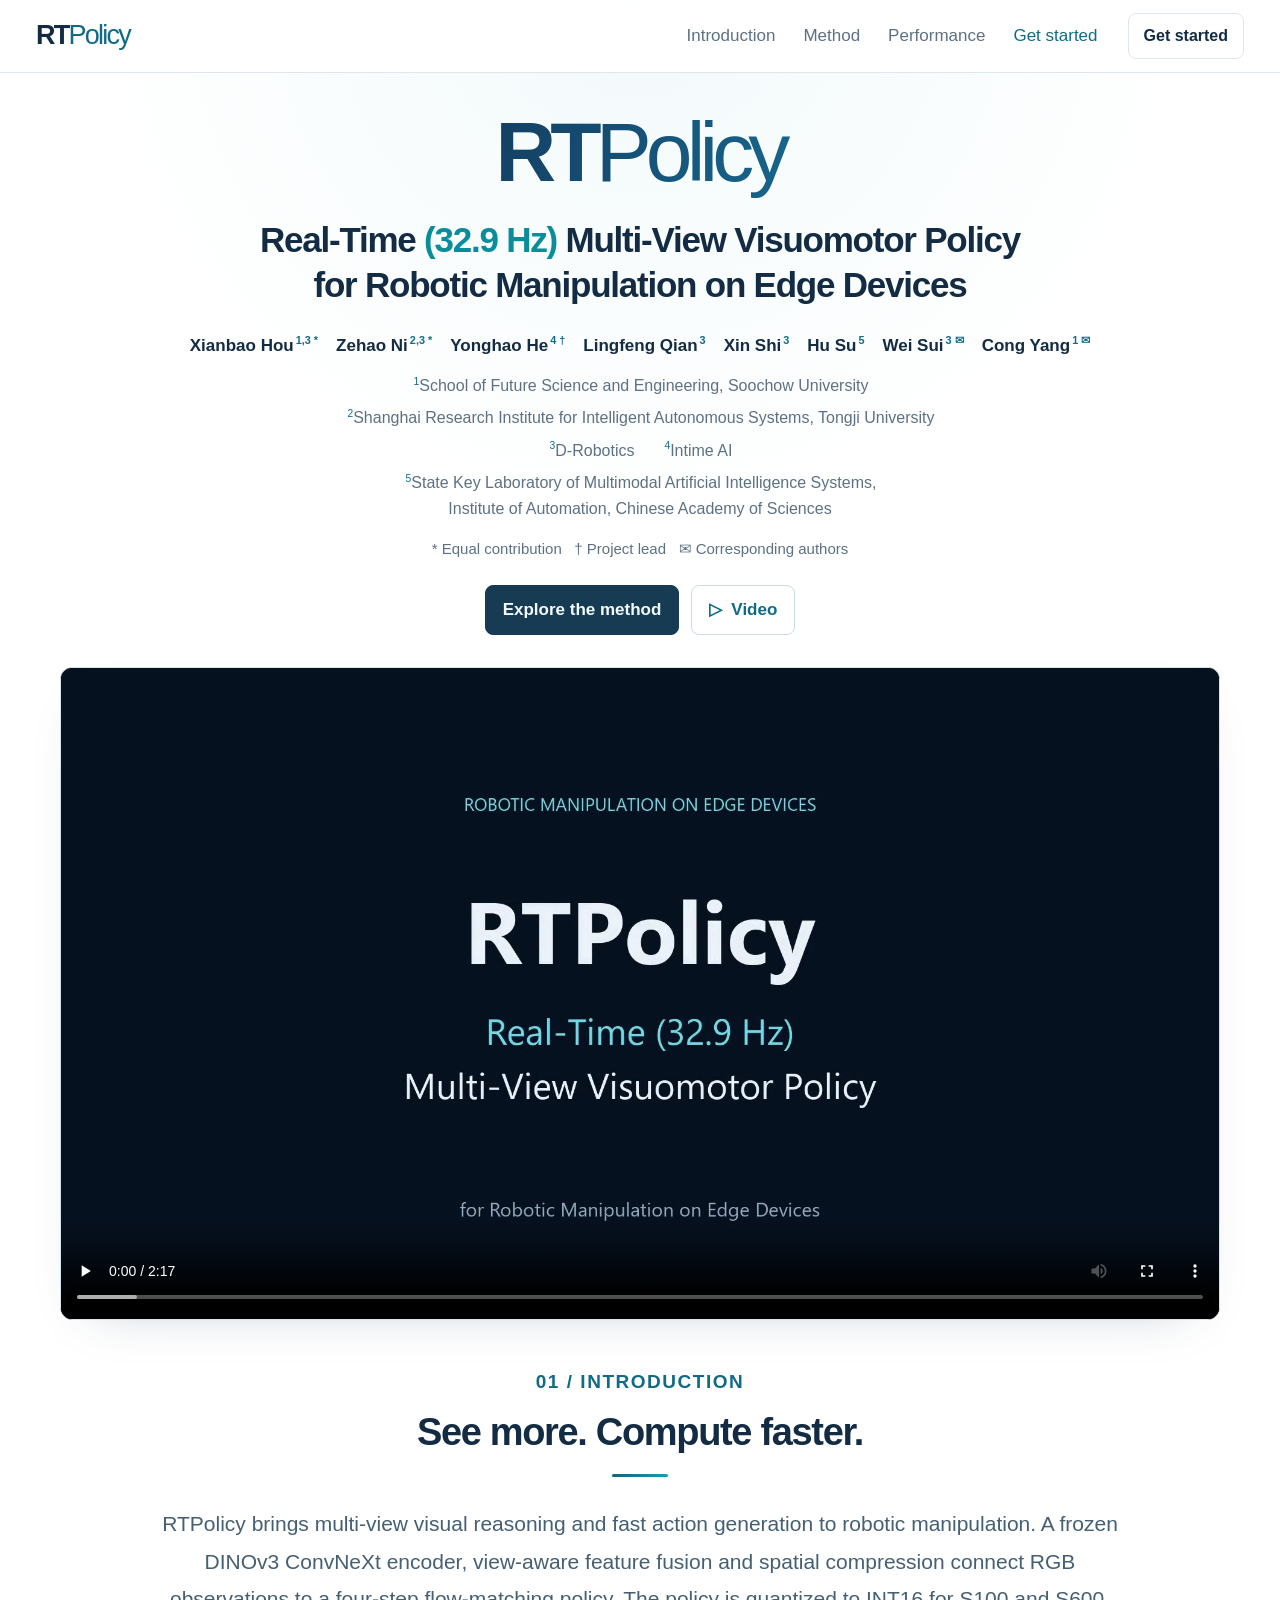
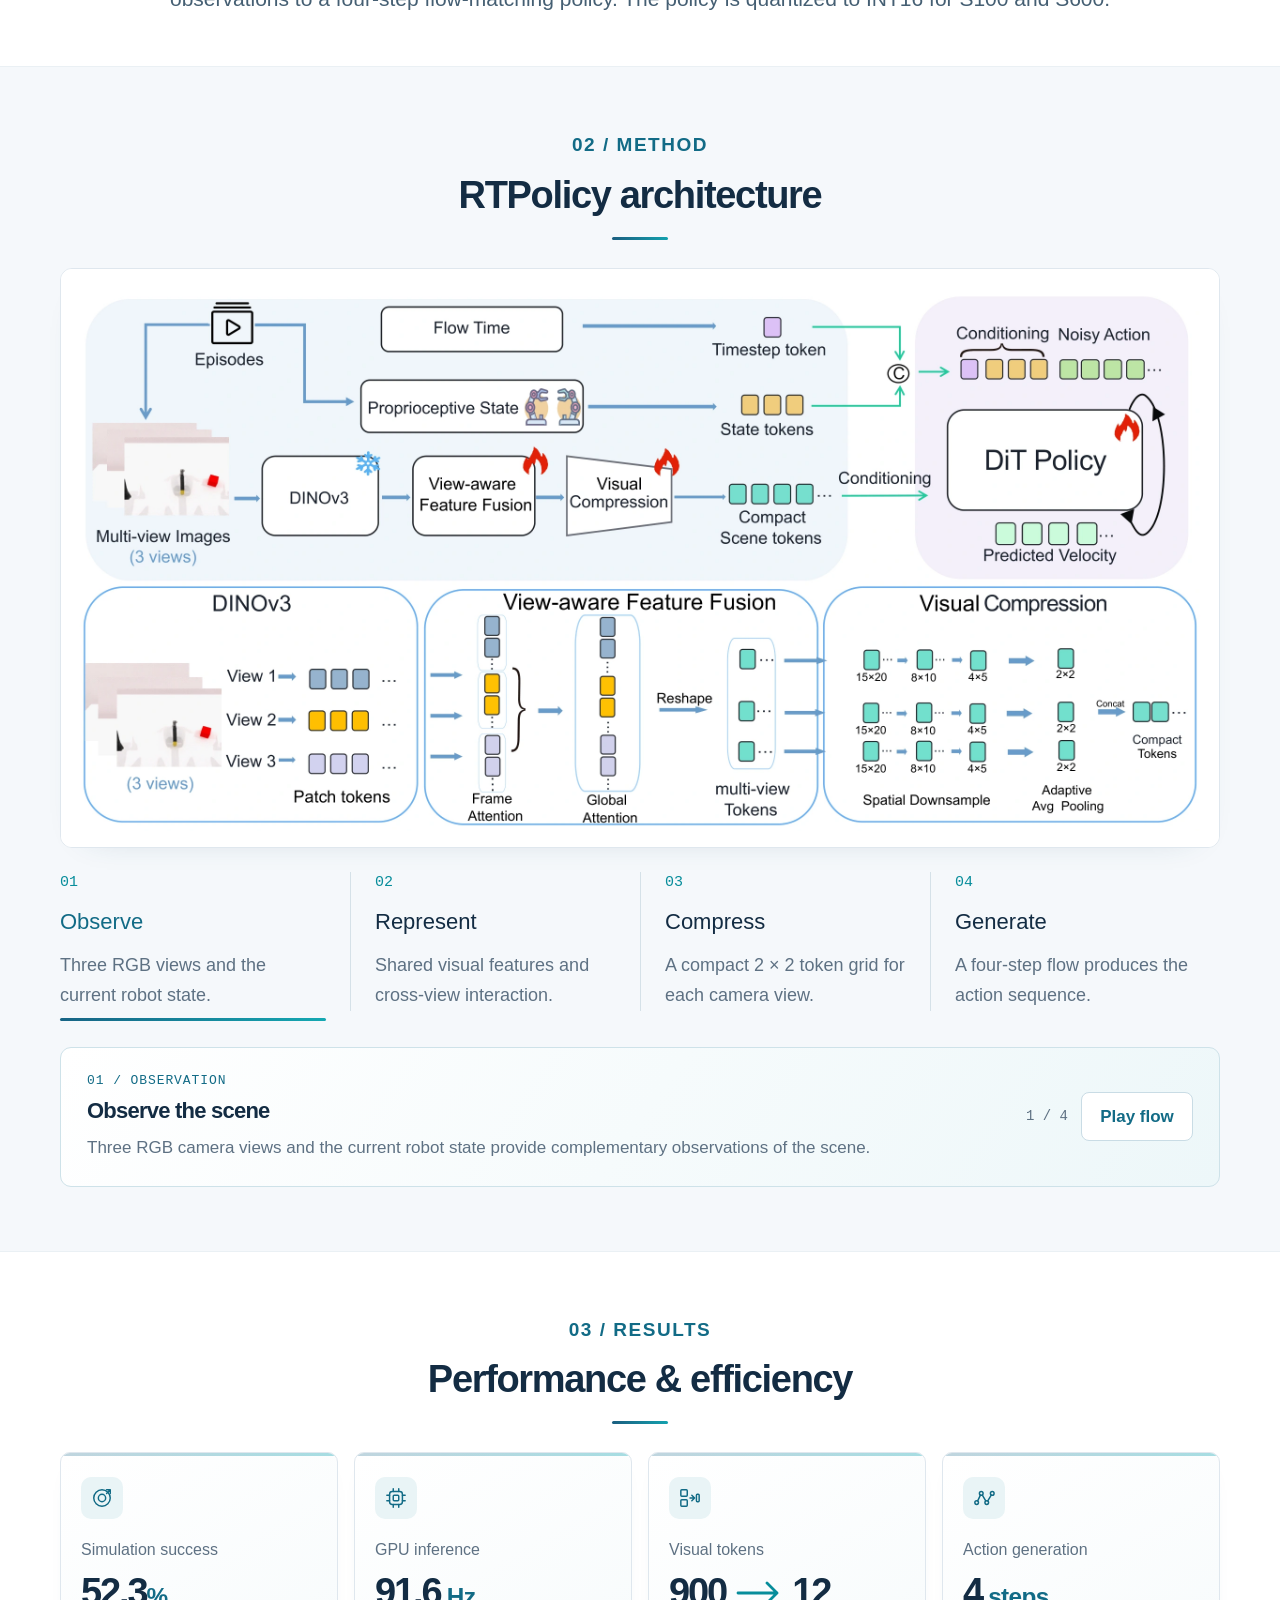
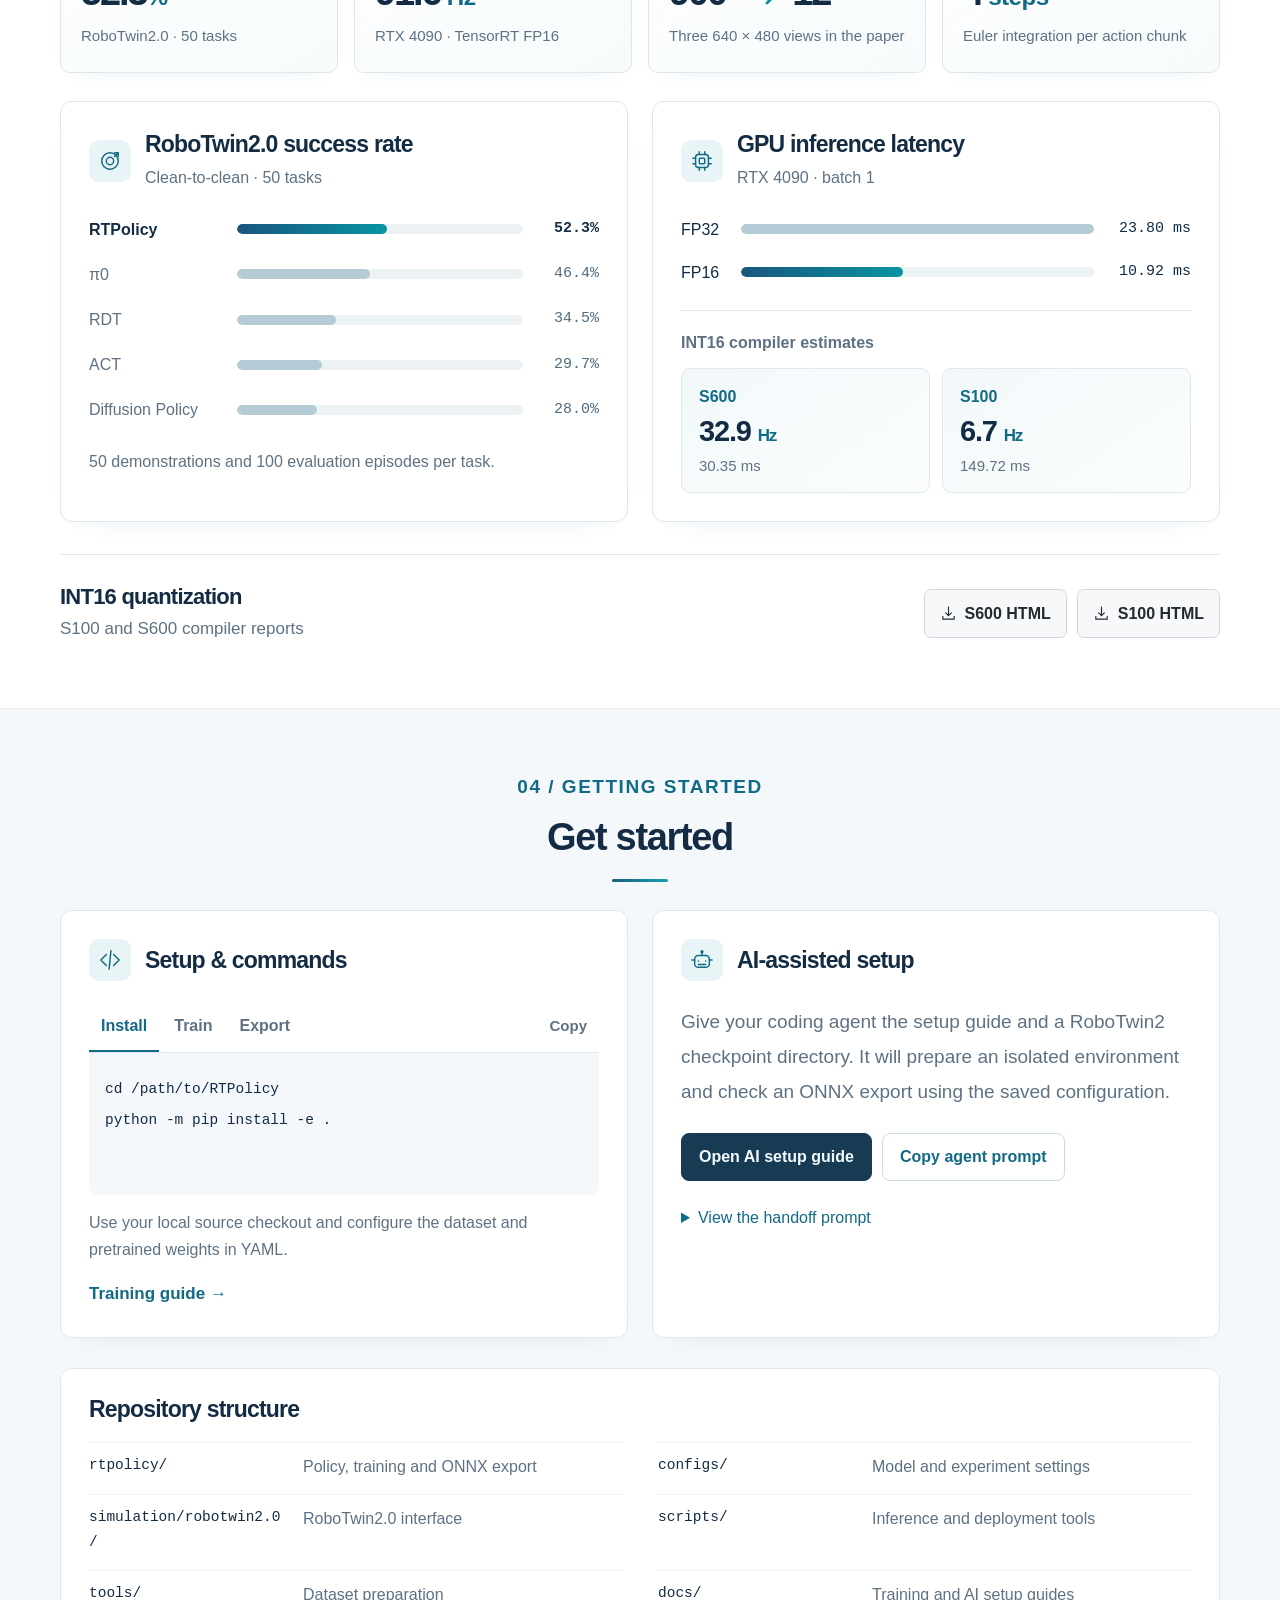
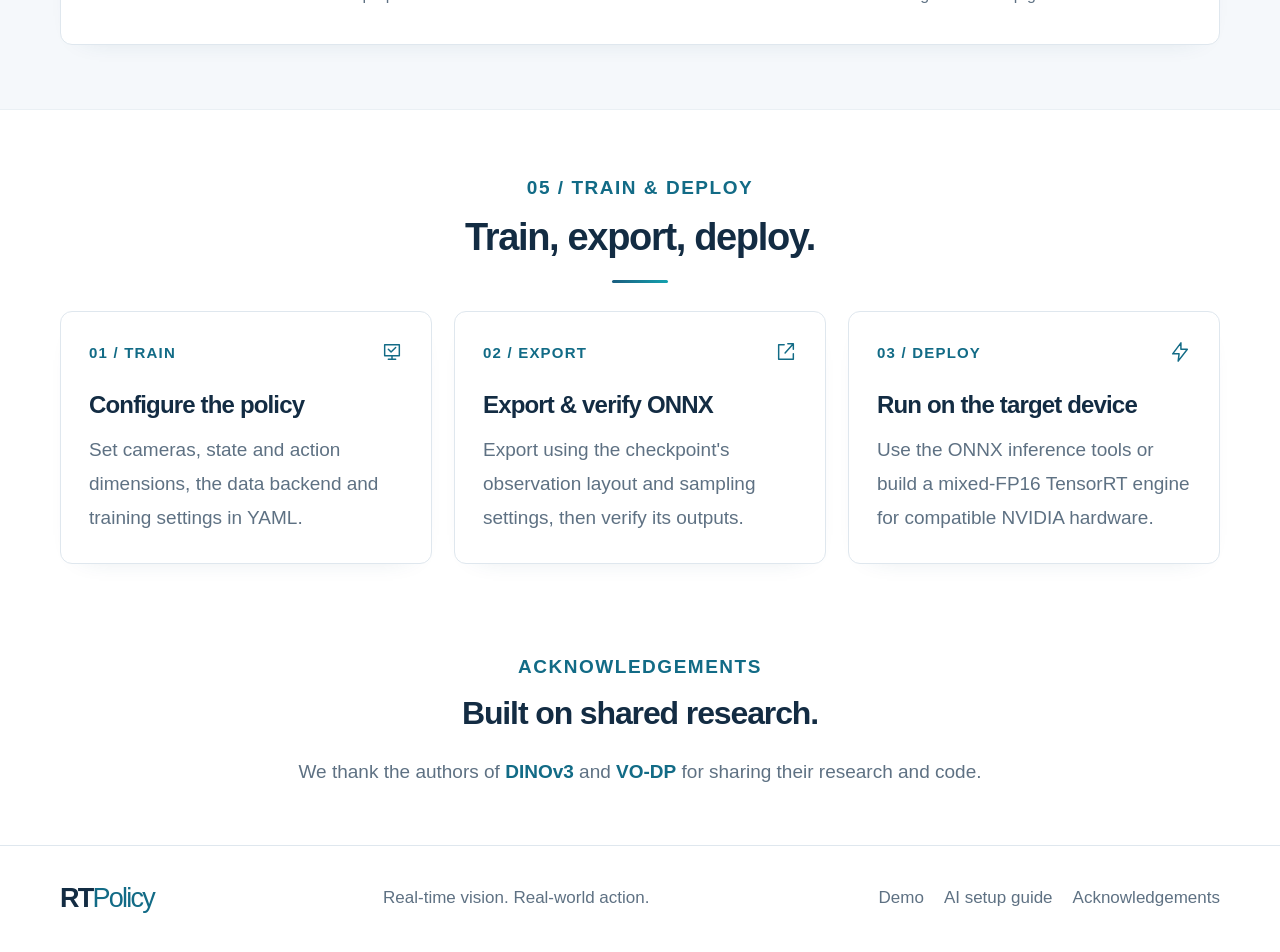
==== index.html @ 571a997c "Prepare the public project website and interactive method tour" ====
<!doctype html>
<html lang="en">
  <head>
    <meta charset="utf-8" />
    <meta name="viewport" content="width=device-width,initial-scale=1" />
    <meta
      name="description"
      content="RTPolicy: multi-view visual reasoning, compact observation tokens and fast flow-matching action generation for robotic manipulation."
    />
    <meta name="theme-color" content="#12354d" />
    <meta
      property="og:title"
      content="RTPolicy · Real-Time Multi-View Visuomotor Policy"
    />
    <meta
      property="og:description"
      content="Multi-view perception and fast action generation. Explore the architecture, paper results and setup guides."
    />
    <meta property="og:type" content="website" />
    <meta property="og:image" content="assets/demo/poster.webp" />
    <title>RTPolicy · Real-Time Multi-View Visuomotor Policy</title>
    <link rel="icon" href="assets/favicon.svg" type="image/svg+xml" />
    <link rel="stylesheet" href="styles.css" />
    <script src="content.js" defer></script>
    <script src="main.js" defer></script>
  </head>
  <body>
    <a class="skip-link" href="#main">Skip to content</a>
    <header class="site-header">
      <div class="reading-progress" aria-hidden="true"><span></span></div>
      <div class="header-inner">
        <a class="brand" href="#main" aria-label="RTPolicy home"
          >RT<span>Policy</span></a
        >
        <button
          class="menu-toggle"
          type="button"
          aria-expanded="false"
          aria-controls="main-navigation"
        >
          Menu <span aria-hidden="true">☰</span>
        </button>
        <nav id="main-navigation" aria-label="Main navigation">
          <a href="#introduction">Introduction</a><a href="#method">Method</a
          ><a href="#results">Performance</a
          ><a href="#getting-started">Get started</a>
        </nav>
        <a class="header-cta" href="#getting-started">Get started</a>
      </div>
    </header>
    <main id="main">
      <section class="hero wrap" aria-labelledby="paper-title">
        <div class="hero-wordmark" aria-hidden="true">
          RT<span>Policy</span>
        </div>
        <h1 id="paper-title">
          Real-Time <span>(32.9 Hz)</span> Multi-View Visuomotor Policy<br
            class="desktop-break"
          />
          for Robotic Manipulation on Edge Devices
        </h1>
        <div class="authors" aria-label="Authors">
          <span>Xianbao Hou<sup>1,3 *</sup></span
          ><span>Zehao Ni<sup>2,3 *</sup></span
          ><span>Yonghao He<sup>4 †</sup></span
          ><span>Lingfeng Qian<sup>3</sup></span
          ><span>Xin Shi<sup>3</sup></span
          ><span>Hu Su<sup>5</sup></span
          ><span>Wei Sui<sup>3 ✉</sup></span
          ><span>Cong Yang<sup>1 ✉</sup></span>
        </div>
        <div class="affiliations">
          <p>
            <sup>1</sup>School of Future Science and Engineering, Soochow
            University
          </p>
          <p>
            <sup>2</sup>Shanghai Research Institute for Intelligent Autonomous
            Systems, Tongji University
          </p>
          <p class="company-affiliations">
            <span><sup>3</sup>D-Robotics</span
            ><span><sup>4</sup>Intime AI</span>
          </p>
          <p>
            <sup>5</sup>State Key Laboratory of Multimodal Artificial
            Intelligence Systems,<br />Institute of Automation, Chinese Academy
            of Sciences
          </p>
        </div>
        <p class="contribution-note">
          * Equal contribution &nbsp; † Project lead &nbsp; ✉ Corresponding
          authors
        </p>
        <div class="resource-links">
          <a class="button primary" href="#method">Explore the method</a
          ><a class="button" href="#demo"
            ><span aria-hidden="true">▷</span> Video</a
          >
        </div>
        <div class="demo-player" id="demo">
          <video
            id="rtpolicy-demo-video"
            controls
            playsinline
            preload="metadata"
            poster="assets/demo/poster.webp"
            width="1920"
            height="1080"
          >
            <source
              src="assets/demo/RTPolicy.mp4"
              type='video/mp4; codecs="avc1.640028"'
            />
            <source src="assets/demo/RTPolicy.webm" type="video/webm" />
            <p>
              <a href="assets/demo/RTPolicy.mp4"
                >RTPolicy demonstration video</a
              >
            </p>
          </video>
        </div>
      </section>
      <section
        id="introduction"
        class="section wrap intro-section"
        aria-labelledby="intro-title"
      >
        <div class="section-heading centered">
          <p class="section-label">01 / INTRODUCTION</p>
          <h2 id="intro-title">See more. Compute faster.</h2>
        </div>
        <p class="intro-text">
          RTPolicy brings multi-view visual reasoning and fast action generation
          to robotic manipulation. A frozen DINOv3 ConvNeXt encoder, view-aware
          feature fusion and spatial compression connect RGB observations to a
          four-step flow-matching policy. The policy is quantized to INT16 for
          S100 and S600.
        </p>
      </section>
      <section
        id="method"
        class="section method-section"
        aria-labelledby="method-title"
      >
        <div class="wrap">
          <div class="section-heading centered">
            <p class="section-label">02 / METHOD</p>
            <h2 id="method-title">RTPolicy architecture</h2>
          </div>
          <figure class="paper-figure">
            <button
              class="figure-button"
              type="button"
              data-lightbox="assets/rtpolicy-architecture.webp"
              data-caption="RTPolicy architecture"
              aria-label="Enlarge the RTPolicy architecture"
            >
              <img
                src="assets/rtpolicy-architecture.webp"
                alt="RTPolicy architecture: multi-view DINOv3 features, view-aware fusion, spatial compression and state-conditioned flow-matching action generation."
                loading="lazy"
                width="2400"
                height="1164"
              /><span class="zoom-hint" aria-hidden="true">Enlarge</span>
            </button>
          </figure>
          <div
            class="method-steps"
            role="tablist"
            aria-label="Explore the policy pipeline"
          >
            <button
              class="method-step"
              type="button"
              role="tab"
              id="method-step-0"
              data-method-stage="0"
              aria-selected="true"
              aria-controls="method-stage-panel"
              tabindex="0"
            >
              <span class="step-number">01</span
              ><span class="method-step-title">Observe</span
              ><span class="method-step-copy"
                >Three RGB views and the current robot state.</span
              ></button
            ><button
              class="method-step"
              type="button"
              role="tab"
              id="method-step-1"
              data-method-stage="1"
              aria-selected="false"
              aria-controls="method-stage-panel"
              tabindex="-1"
            >
              <span class="step-number">02</span
              ><span class="method-step-title">Represent</span
              ><span class="method-step-copy"
                >Shared visual features and cross-view interaction.</span
              ></button
            ><button
              class="method-step"
              type="button"
              role="tab"
              id="method-step-2"
              data-method-stage="2"
              aria-selected="false"
              aria-controls="method-stage-panel"
              tabindex="-1"
            >
              <span class="step-number">03</span
              ><span class="method-step-title">Compress</span
              ><span class="method-step-copy"
                >A compact 2 × 2 token grid for each camera view.</span
              ></button
            ><button
              class="method-step"
              type="button"
              role="tab"
              id="method-step-3"
              data-method-stage="3"
              aria-selected="false"
              aria-controls="method-stage-panel"
              tabindex="-1"
            >
              <span class="step-number">04</span
              ><span class="method-step-title">Generate</span
              ><span class="method-step-copy"
                >A four-step flow produces the action sequence.</span
              >
            </button>
          </div>
          <div class="method-tour">
            <div
              id="method-stage-panel"
              role="tabpanel"
              aria-labelledby="method-step-0"
              tabindex="0"
              aria-live="polite"
            >
              <p class="stage-tag" id="stage-tag">01 / OBSERVATION</p>
              <h3 id="stage-title">Observe the scene</h3>
              <p id="stage-description">
                Three camera views and the current robot state provide the
                observation.
              </p>
            </div>
            <div class="tour-controls">
              <span id="stage-position">1 / 4</span
              ><button
                class="button"
                type="button"
                id="method-autoplay"
                aria-pressed="false"
              >
                Play flow
              </button>
            </div>
          </div>
        </div>
      </section>
      <section
        id="results"
        class="section wrap"
        aria-labelledby="results-title"
      >
        <div class="section-heading centered">
          <p class="section-label">03 / RESULTS</p>
          <h2 id="results-title">Performance &amp; efficiency</h2>
        </div>
        <div class="metric-grid">
          <article class="metric-card">
            <span class="metric-icon"
              ><svg
                class="icon"
                viewBox="0 0 24 24"
                fill="none"
                stroke="currentColor"
                stroke-width="1.6"
                stroke-linecap="round"
                stroke-linejoin="round"
                aria-hidden="true"
              >
                <circle cx="12" cy="12" r="9" />
                <circle cx="12" cy="12" r="4" />
                <path d="m17 7 4-4M17 3h4v4" /></svg
            ></span>
            <p class="metric-label">Simulation success</p>
            <strong>52.3<span>%</span></strong>
            <p>RoboTwin2.0 · 50 tasks</p>
          </article>
          <article class="metric-card">
            <span class="metric-icon"
              ><svg
                class="icon"
                viewBox="0 0 24 24"
                fill="none"
                stroke="currentColor"
                stroke-width="1.6"
                stroke-linecap="round"
                stroke-linejoin="round"
                aria-hidden="true"
              >
                <rect x="5" y="5" width="14" height="14" rx="3" />
                <rect x="9" y="9" width="6" height="6" rx="1" />
                <path
                  d="M9 2v3m6-3v3M9 19v3m6-3v3M2 9h3m-3 6h3m14-6h3m-3 6h3"
                /></svg
            ></span>
            <p class="metric-label">GPU inference</p>
            <strong>91.6<span> Hz</span></strong>
            <p>RTX 4090 · TensorRT FP16</p>
          </article>
          <article class="metric-card">
            <span class="metric-icon"
              ><svg
                class="icon"
                viewBox="0 0 24 24"
                fill="none"
                stroke="currentColor"
                stroke-width="1.6"
                stroke-linecap="round"
                stroke-linejoin="round"
                aria-hidden="true"
              >
                <rect x="2" y="3" width="7" height="7" rx="1" />
                <rect x="2" y="14" width="7" height="7" rx="1" />
                <path d="m12 12 5 0m-3-3 3 3-3 3" />
                <rect x="19" y="8" width="3" height="8" rx="1" /></svg
            ></span>
            <p class="metric-label">Visual tokens</p>
            <strong
              class="token-metric"
              role="img"
              aria-label="900 visual tokens compressed to 12"
              ><span>900</span
              ><svg
                class="token-arrow"
                viewBox="0 0 48 24"
                fill="none"
                stroke="currentColor"
                stroke-width="2.8"
                stroke-linecap="round"
                stroke-linejoin="round"
                aria-hidden="true"
              >
                <path d="M3 12h39m-10-10 10 10-10 10" /></svg
              ><span>12</span></strong
            >
            <p>Three 640 × 480 views in the paper</p>
          </article>
          <article class="metric-card">
            <span class="metric-icon"
              ><svg
                class="icon"
                viewBox="0 0 24 24"
                fill="none"
                stroke="currentColor"
                stroke-width="1.6"
                stroke-linecap="round"
                stroke-linejoin="round"
                aria-hidden="true"
              >
                <path d="m5.1 15.2 3-6.4m2.1.1 3.7 6.3m2.2 0 3.8-6.3" />
                <circle cx="4" cy="17" r="2" />
                <circle cx="9" cy="7" r="2" />
                <circle cx="15" cy="17" r="2" />
                <circle cx="21" cy="7" r="2" /></svg
            ></span>
            <p class="metric-label">Action generation</p>
            <strong>4<span> steps</span></strong>
            <p>Euler integration per action chunk</p>
          </article>
        </div>
        <div class="results-grid">
          <article class="result-card">
            <div class="card-heading">
              <span class="small-icon"
                ><svg
                  class="icon"
                  viewBox="0 0 24 24"
                  fill="none"
                  stroke="currentColor"
                  stroke-width="1.6"
                  stroke-linecap="round"
                  stroke-linejoin="round"
                  aria-hidden="true"
                >
                  <circle cx="12" cy="12" r="9" />
                  <circle cx="12" cy="12" r="4" />
                  <path d="m17 7 4-4M17 3h4v4" /></svg
              ></span>
              <div>
                <h3>RoboTwin2.0 success rate</h3>
                <p>Clean-to-clean · 50 tasks</p>
              </div>
            </div>
            <div
              class="benchmark-bars"
              id="simulation-bars"
              aria-label="Mean simulation success rates"
            ></div>
            <p class="chart-note">
              50 demonstrations and 100 evaluation episodes per task.
            </p>
          </article>
          <article class="result-card">
            <div class="card-heading">
              <span class="small-icon"
                ><svg
                  class="icon"
                  viewBox="0 0 24 24"
                  fill="none"
                  stroke="currentColor"
                  stroke-width="1.6"
                  stroke-linecap="round"
                  stroke-linejoin="round"
                  aria-hidden="true"
                >
                  <rect x="5" y="5" width="14" height="14" rx="3" />
                  <rect x="9" y="9" width="6" height="6" rx="1" />
                  <path
                    d="M9 2v3m6-3v3M9 19v3m6-3v3M2 9h3m-3 6h3m14-6h3m-3 6h3"
                  /></svg
              ></span>
              <div>
                <h3>GPU inference latency</h3>
                <p>RTX 4090 · batch 1</p>
              </div>
            </div>
            <div
              class="latency-bars"
              id="gpu-bars"
              aria-label="FP32 and FP16 inference latency"
            ></div>
            <div class="edge-estimates">
              <p class="edge-estimates-label">INT16 compiler estimates</p>
              <div class="edge-speed-grid" id="edge-speed-grid"></div>
            </div>
          </article>
        </div>
        <section
          class="quantization-evidence"
          id="quantization-evidence"
          aria-labelledby="quantization-evidence-title"
        >
          <div>
            <h3 id="quantization-evidence-title">INT16 quantization</h3>
            <p>S100 and S600 compiler reports</p>
          </div>
          <div class="report-download-actions">
            <a
              class="file-download"
              href="assets/quantization/s600.html"
              download="s600.html"
              ><svg
                class="icon"
                viewBox="0 0 24 24"
                fill="none"
                stroke="currentColor"
                stroke-width="1.6"
                stroke-linecap="round"
                stroke-linejoin="round"
                aria-hidden="true"
              >
                <path d="M12 3v12m-4-4 4 4 4-4M4 16v4h16v-4" />
              </svg>
              S600 HTML</a
            ><a
              class="file-download"
              href="assets/quantization/s100.html"
              download="s100.html"
              ><svg
                class="icon"
                viewBox="0 0 24 24"
                fill="none"
                stroke="currentColor"
                stroke-width="1.6"
                stroke-linecap="round"
                stroke-linejoin="round"
                aria-hidden="true"
              >
                <path d="M12 3v12m-4-4 4 4 4-4M4 16v4h16v-4" />
              </svg>
              S100 HTML</a
            >
          </div>
        </section>
      </section>
      <section
        id="getting-started"
        class="section start-section"
        aria-labelledby="start-title"
      >
        <div class="wrap">
          <div class="section-heading centered">
            <p class="section-label">04 / GETTING STARTED</p>
            <h2 id="start-title">Get started</h2>
          </div>
          <div class="setup-grid">
            <article class="setup-card">
              <div class="card-heading">
                <span class="small-icon"
                  ><svg
                    class="icon"
                    viewBox="0 0 24 24"
                    fill="none"
                    stroke="currentColor"
                    stroke-width="1.6"
                    stroke-linecap="round"
                    stroke-linejoin="round"
                    aria-hidden="true"
                  >
                    <path d="m8 6-6 6 6 6m8-12 6 6-6 6m-3-16-2 20" /></svg
                ></span>
                <h3>Setup &amp; commands</h3>
              </div>
              <div class="code-panel">
                <div
                  class="code-tabs"
                  role="group"
                  aria-label="Runtime commands"
                >
                  <button type="button" data-code="install" aria-pressed="true">
                    Install</button
                  ><button type="button" data-code="train" aria-pressed="false">
                    Train</button
                  ><button
                    type="button"
                    data-code="export"
                    aria-pressed="false"
                  >
                    Export</button
                  ><button type="button" id="copy-code" class="copy-button">
                    Copy
                  </button>
                </div>
                <pre><code id="code-example"></code></pre>
                <p id="code-note"></p>
                <span
                  id="copy-status"
                  class="sr-only"
                  role="status"
                  aria-live="polite"
                ></span>
              </div>
              <a
                class="text-link"
                href="guides/training.html"
                target="_blank"
                rel="noopener noreferrer"
                >Training guide <span aria-hidden="true">→</span></a
              >
            </article>
            <article class="setup-card ai-card">
              <div class="card-heading">
                <span class="small-icon"
                  ><svg
                    class="icon"
                    viewBox="0 0 24 24"
                    fill="none"
                    stroke="currentColor"
                    stroke-width="1.6"
                    stroke-linecap="round"
                    stroke-linejoin="round"
                    aria-hidden="true"
                  >
                    <rect x="4" y="7" width="16" height="13" rx="4" />
                    <path d="M12 3v4M8 13h.01M16 13h.01M8 17h8M1 12h3m16 0h3" />
                    <circle cx="12" cy="3" r="1" /></svg
                ></span>
                <h3>AI-assisted setup</h3>
              </div>
              <p>
                Give your coding agent the setup guide and a RoboTwin2
                checkpoint directory. It will prepare an isolated environment
                and check an ONNX export using the saved configuration.
              </p>
              <div class="ai-actions">
                <a
                  class="button primary"
                  href="guides/ai-setup.html"
                  target="_blank"
                  rel="noopener noreferrer"
                  >Open AI setup guide</a
                ><button class="button" type="button" id="copy-ai-prompt">
                  Copy agent prompt
                </button>
              </div>
              <details class="agent-prompt">
                <summary>View the handoff prompt</summary>
                <pre><code id="ai-prompt"></code></pre>
              </details>
              <span
                id="ai-copy-status"
                class="sr-only"
                role="status"
                aria-live="polite"
              ></span>
            </article>
          </div>
          <div class="repository-layout">
            <h3>Repository structure</h3>
            <div class="repo-tree">
              <div>
                <code>rtpolicy/</code
                ><span>Policy, training and ONNX export</span>
              </div>
              <div>
                <code>configs/</code><span>Model and experiment settings</span>
              </div>
              <div>
                <code>simulation/robotwin2.0/</code
                ><span>RoboTwin2.0 interface</span>
              </div>
              <div>
                <code>scripts/</code><span>Inference and deployment tools</span>
              </div>
              <div><code>tools/</code><span>Dataset preparation</span></div>
              <div>
                <code>docs/</code><span>Training and AI setup guides</span>
              </div>
            </div>
          </div>
        </div>
      </section>
      <section
        id="deployment"
        class="section wrap"
        aria-labelledby="deployment-title"
      >
        <div class="section-heading centered">
          <p class="section-label">05 / TRAIN &amp; DEPLOY</p>
          <h2 id="deployment-title">Train, export, deploy.</h2>
        </div>
        <div class="deployment-grid">
          <a href="guides/training.html#configure" class="deployment-card"
            ><div class="deployment-top">
              <span>01 / TRAIN</span
              ><svg
                class="icon"
                viewBox="0 0 24 24"
                fill="none"
                stroke="currentColor"
                stroke-width="1.6"
                stroke-linecap="round"
                stroke-linejoin="round"
                aria-hidden="true"
              >
                <path d="M4 4h16v12H4zM8 20h8m-4-4v4M8 9l3 3 5-5" />
              </svg>
            </div>
            <h3>Configure the policy</h3>
            <p>
              Set cameras, state and action dimensions, the data backend and
              training settings in YAML.
            </p></a
          ><a
            href="guides/ai-setup.html#3-export-and-verify-fp32"
            class="deployment-card"
            ><div class="deployment-top">
              <span>02 / EXPORT</span
              ><svg
                class="icon"
                viewBox="0 0 24 24"
                fill="none"
                stroke="currentColor"
                stroke-width="1.6"
                stroke-linecap="round"
                stroke-linejoin="round"
                aria-hidden="true"
              >
                <path d="M14 3h6v6m-9 4 9-10M10 4H4v16h16v-6" />
              </svg>
            </div>
            <h3>Export &amp; verify ONNX</h3>
            <p>
              Export using the checkpoint's observation layout and sampling
              settings, then verify its outputs.
            </p></a
          ><a
            href="guides/ai-setup.html#4-optional-nvidia-mixed-fp16"
            class="deployment-card"
            ><div class="deployment-top">
              <span>03 / DEPLOY</span
              ><svg
                class="icon"
                viewBox="0 0 24 24"
                fill="none"
                stroke="currentColor"
                stroke-width="1.6"
                stroke-linecap="round"
                stroke-linejoin="round"
                aria-hidden="true"
              >
                <path d="m13 2-9 12h7l-1 8 10-13h-7Z" />
              </svg>
            </div>
            <h3>Run on the target device</h3>
            <p>
              Use the ONNX inference tools or build a mixed-FP16 TensorRT engine
              for compatible NVIDIA hardware.
            </p></a
          >
        </div>
      </section>
      <section
        id="acknowledgements"
        class="section acknowledgements wrap"
        aria-labelledby="ack-title"
      >
        <p class="section-label">ACKNOWLEDGEMENTS</p>
        <h2 id="ack-title">Built on shared research.</h2>
        <p>
          We thank the authors of
          <a
            href="https://github.com/facebookresearch/dinov3"
            target="_blank"
            rel="noopener noreferrer"
            >DINOv3</a
          >
          and
          <a
            href="https://github.com/D-Robotics-AI-Lab/DRRM"
            target="_blank"
            rel="noopener noreferrer"
            >VO-DP</a
          >
          for sharing their research and code.
        </p>
      </section>
    </main>
    <button type="button" class="back-to-top" aria-label="Back to top">
      <svg
        viewBox="0 0 24 24"
        fill="none"
        stroke="currentColor"
        stroke-width="1.8"
        stroke-linecap="round"
        stroke-linejoin="round"
        aria-hidden="true"
      >
        <path d="M12 20V4m-6 6 6-6 6 6" />
      </svg>
    </button>
    <footer class="site-footer">
      <div class="wrap footer-inner">
        <a class="brand" href="#main">RT<span>Policy</span></a>
        <p>Real-time vision. Real-world action.</p>
        <div>
          <a href="#demo">Demo</a
          ><a href="guides/ai-setup.html">AI setup guide</a
          ><a href="#acknowledgements">Acknowledgements</a>
        </div>
      </div>
    </footer>
    <dialog id="figure-dialog" aria-label="RTPolicy architecture">
      <button
        type="button"
        id="close-figure"
        aria-label="Close enlarged figure"
      >
        Close <span aria-hidden="true">×</span></button
      ><img id="dialog-image" alt="" />
      <p id="dialog-caption"></p>
    </dialog>
  </body>
</html>
---- styles.css ----
@charset "UTF-8";
:root {
  --ink: #132c43;
  --muted: #5e7183;
  --blue: #126b86;
  --cyan: #078d9b;
  --paper: #fff;
  --soft: #f5f8fb;
  --line: #dfe7ee;
  --font: Inter, "Aptos", "Segoe UI", Arial, sans-serif;
  --mono: "SFMono-Regular", Consolas, "Liberation Mono", monospace;
}
* {
  box-sizing: border-box;
}
html {
  scroll-behavior: smooth;
  scroll-padding-top: 96px;
}
body {
  margin: 0;
  background: var(--paper);
  color: var(--ink);
  font: 18px/1.7 var(--font);
  -webkit-font-smoothing: antialiased;
}
a {
  color: inherit;
  text-decoration: none;
}
button,
input {
  font: inherit;
}
button {
  cursor: pointer;
}
button,
a {
  -webkit-tap-highlight-color: transparent;
}
button:focus-visible,
a:focus-visible,
summary:focus-visible,
[tabindex="0"]:focus-visible {
  outline: 3px solid #6fbccf;
  outline-offset: 5px;
}
img {
  display: block;
  max-width: 100%;
  height: auto;
}
button,
figure,
h1,
h2,
h3,
p {
  margin: 0;
}
h1,
h2,
h3 {
  line-height: 1.24;
  letter-spacing: -0.035em;
}
button {
  color: inherit;
}
.wrap {
  width: min(1160px, calc(100% - 64px));
  margin-inline: auto;
}
.section {
  padding-block: 64px;
}
.section-heading {
  margin-bottom: 28px;
}
.centered {
  text-align: center;
}
.section-label {
  color: var(--blue);
  font-size: 15px;
  font-weight: 700;
  letter-spacing: 0.08em;
  line-height: 1.5;
  margin-bottom: 12px;
}
.section-heading h2 {
  font-size: 38px;
  font-weight: 650;
}
.icon {
  width: 22px;
  height: 22px;
  flex: none;
  vertical-align: middle;
}
.skip-link {
  position: fixed;
  left: 16px;
  top: -70px;
  z-index: 100;
  padding: 10px 16px;
  background: white;
  border: 1px solid var(--line);
}
.skip-link:focus {
  top: 12px;
}
.sr-only {
  position: absolute;
  width: 1px;
  height: 1px;
  padding: 0;
  margin: -1px;
  overflow: hidden;
  clip: rect(0, 0, 0, 0);
  white-space: nowrap;
  border: 0;
}
.site-header {
  position: sticky;
  top: 0;
  z-index: 20;
  background: #ffffffed;
  border-bottom: 1px solid var(--line);
  backdrop-filter: blur(16px);
}
.header-inner {
  max-width: 1280px;
  margin: auto;
  min-height: 72px;
  padding-inline: 36px;
  display: flex;
  align-items: center;
  gap: 30px;
}
.brand {
  display: inline-flex;
  font-size: 27px;
  font-weight: 760;
  letter-spacing: -0.065em;
  white-space: nowrap;
}
.brand > span {
  font-weight: 450;
  color: var(--blue);
}
.site-header nav {
  display: flex;
  align-items: center;
  gap: 28px;
  margin-left: auto;
}
.site-header nav a {
  font-size: 17px;
  color: var(--muted);
  transition: color 0.15s;
}
.site-header nav a:hover,
.site-header nav a.current {
  color: var(--blue);
}
.header-cta {
  font-size: 16px;
  font-weight: 600;
  white-space: nowrap;
  border: 1px solid var(--line);
  border-radius: 8px;
  padding: 8px 15px;
}
.header-cta:hover {
  background: var(--soft);
}
.menu-toggle {
  display: none;
}
.hero {
  text-align: center;
  padding-top: 34px;
}
.hero-wordmark {
  font-size: 84px;
  line-height: 1.08;
  font-weight: 800;
  letter-spacing: -0.07em;
  background: linear-gradient(105deg, #102b4c 22%, #176087 60%, #0794a0);
  background-clip: text;
  -webkit-background-clip: text;
  color: transparent;
  margin-bottom: 20px;
}
.hero-wordmark span {
  font-weight: 520;
}
.hero h1 {
  font-size: 35px;
  line-height: 1.28;
  font-weight: 650;
  max-width: 1100px;
  margin-inline: auto;
  letter-spacing: -0.035em;
}
.hero h1 > span {
  color: var(--cyan);
}
.authors {
  display: flex;
  justify-content: center;
  flex-wrap: wrap;
  gap: 5px 18px;
  margin: 24px auto 12px;
  font-size: 17px;
  font-weight: 600;
}
.authors > span {
  white-space: nowrap;
}
sup {
  font-size: 0.64em;
  vertical-align: super;
  margin-left: 2px;
  color: var(--blue);
}
.affiliations {
  display: grid;
  justify-items: center;
  gap: 6px;
  max-width: 1080px;
  margin: 0 auto;
  font-size: 16px;
  line-height: 1.65;
  color: var(--muted);
}
.company-affiliations {
  display: flex;
  justify-content: center;
  gap: 28px;
  flex-wrap: wrap;
}
.contribution-note {
  font-size: 15px;
  color: var(--muted);
  margin-top: 13px;
}
.resource-links {
  display: flex;
  justify-content: center;
  gap: 12px;
  flex-wrap: wrap;
  margin-top: 24px;
}
.button {
  display: inline-flex;
  align-items: center;
  justify-content: center;
  gap: 9px;
  border: 1px solid #c9dce5;
  border-radius: 8px;
  background: #fff;
  color: var(--blue);
  font-size: 17px;
  font-weight: 600;
  line-height: 1.5;
  padding: 11px 17px;
  transition:
    background 0.15s,
    border-color 0.15s;
}
.button .icon {
  width: 19px;
  height: 19px;
}
.button:hover {
  background: #eef6f8;
  border-color: #88bdcc;
}
.button.primary {
  color: #f3fbff;
  border-color: #173b53;
  background: #173b53;
}
.button.primary:hover {
  background: #20536a;
}
.demo-player {
  overflow: hidden;
  border: 1px solid #d4e4ec;
  border-radius: 12px;
  background: #071827;
  box-shadow: 0 18px 50px -35px #123a5559;
  margin-top: 32px;
  scroll-margin-top: 90px;
}
.demo-player video {
  display: block;
  width: 100%;
  height: auto;
}
.intro-section {
  padding-bottom: 60px;
}
.intro-text {
  max-width: 980px;
  margin: auto;
  text-align: center;
  font-size: 21px;
  line-height: 1.8;
  color: #455f73;
}
.method-section {
  background: var(--soft);
  border-block: 1px solid #eaf0f4;
}
.paper-figure {
  background: #fff;
  border: 1px solid var(--line);
  border-radius: 12px;
  overflow: hidden;
}
.figure-button {
  position: relative;
  display: block;
  width: 100%;
  border: 0;
  padding: 16px;
  background: #fff;
}
.figure-button img {
  width: 100%;
}
.zoom-hint {
  position: absolute;
  right: 18px;
  bottom: 16px;
  font-size: 15px;
  color: var(--blue);
  background: #ffffffed;
  border: 1px solid var(--line);
  padding: 5px 10px;
  border-radius: 6px;
  opacity: 0;
  transition: opacity 0.15s;
}
.figure-button:hover .zoom-hint,
.figure-button:focus-visible .zoom-hint {
  opacity: 1;
}
.method-steps {
  display: grid;
  grid-template-columns: repeat(4, 1fr);
  margin-top: 24px;
}
.method-step {
  padding: 0 24px;
  border-left: 1px solid #d5e1e8;
}
.method-step:first-child {
  border-left: 0;
  padding-left: 0;
}
.method-step:last-child {
  padding-right: 0;
}
.method-step > .step-number {
  font: 15px/1.5 var(--mono);
  color: var(--cyan);
}
.method-step-title {
  font-size: 22px;
  margin: 9px 0;
}
.method-step-copy {
  font-size: 18px;
  line-height: 1.7;
  color: var(--muted);
}
.metric-grid {
  display: grid;
  grid-template-columns: repeat(4, 1fr);
  gap: 16px;
  margin-bottom: 28px;
}
.metric-card {
  padding: 24px 20px;
  border: 1px solid var(--line);
  border-radius: 10px;
  background: linear-gradient(150deg, #fff, #f7fbfc);
}
.metric-icon,
.small-icon {
  display: inline-flex;
  align-items: center;
  justify-content: center;
  width: 42px;
  height: 42px;
  background: #e9f4f6;
  color: var(--blue);
  border-radius: 10px;
}
.metric-label {
  font-size: 16px;
  color: var(--muted);
  margin: 17px 0 7px;
}
.metric-card strong {
  display: block;
  font-size: 38px;
  font-weight: 720;
  line-height: 1.2;
  letter-spacing: -0.055em;
  white-space: nowrap;
}
.metric-card strong span {
  font-size: 0.64em;
  font-weight: 550;
  color: var(--blue);
  letter-spacing: -0.025em;
}
.metric-card > p:last-child {
  font-size: 15px;
  line-height: 1.6;
  color: var(--muted);
  margin-top: 8px;
}
.results-grid {
  display: grid;
  grid-template-columns: 1fr 1fr;
  gap: 24px;
}
.result-card {
  border: 1px solid var(--line);
  border-radius: 12px;
  padding: 28px;
  min-width: 0;
}
.card-heading {
  display: flex;
  align-items: center;
  gap: 14px;
  margin-bottom: 24px;
}
.card-heading h3 {
  font-size: 23px;
  font-weight: 650;
}
.card-heading p {
  font-size: 16px;
  color: var(--muted);
  margin-top: 6px;
}
.benchmark-row {
  display: grid;
  grid-template-columns: 136px 1fr 64px;
  align-items: center;
  gap: 12px;
  margin-bottom: 18px;
  font-size: 16px;
}
.benchmark-name {
  color: var(--muted);
}
.benchmark-track {
  height: 10px;
  border-radius: 10px;
  overflow: hidden;
  background: #edf2f5;
}
.benchmark-fill {
  height: 100%;
  display: block;
  background: #b5cbd6;
  border-radius: 10px;
}
.benchmark-value {
  text-align: right;
  font: 15px/1.5 var(--mono);
  color: #506b7f;
}
.benchmark-row.highlight .benchmark-name,
.benchmark-row.highlight .benchmark-value {
  color: var(--ink);
  font-weight: 700;
}
.benchmark-row.highlight .benchmark-fill {
  background: linear-gradient(90deg, #1a557e, #0795a2);
}
.latency-bars {
  margin-top: 12px;
}
.latency-row {
  display: grid;
  grid-template-columns: 48px 1fr 85px;
  align-items: center;
  gap: 12px;
  margin-bottom: 16px;
  font-size: 16px;
}
.latency-row .benchmark-fill {
  background: #b5cbd6;
}
.latency-row.highlight .benchmark-fill {
  background: linear-gradient(90deg, #1a557e, #0795a2);
}
.latency-value {
  font: 15px/1.5 var(--mono);
  text-align: right;
}
.chart-note {
  font-size: 16px;
  color: var(--muted);
  line-height: 1.7;
  margin-top: 24px;
}
.edge-estimates {
  margin-top: 24px;
  padding-top: 18px;
  border-top: 1px solid var(--line);
}
.edge-estimates-label {
  color: var(--muted);
  font-size: 16px;
  font-weight: 600;
  margin-bottom: 12px;
}
.edge-speed-grid {
  display: grid;
  grid-template-columns: 1fr 1fr;
  gap: 12px;
}
.edge-speed {
  display: grid;
  gap: 3px;
  padding: 14px 17px;
  border: 1px solid #dce9ee;
  border-radius: 9px;
  background: linear-gradient(145deg, #f2f8fa, #fbfdfd);
}
.edge-device {
  font-size: 16px;
  font-weight: 700;
  color: var(--blue);
}
.edge-speed strong {
  font-size: 29px;
  line-height: 1.25;
  letter-spacing: -0.04em;
}
.edge-speed small {
  font-size: 17px;
  font-weight: 550;
  color: var(--blue);
}
.edge-speed > span:last-child {
  font-size: 15px;
  color: var(--muted);
}
.quantization-evidence {
  display: flex;
  align-items: center;
  justify-content: space-between;
  gap: 24px;
  padding-top: 28px;
  margin-top: 32px;
  border-top: 1px solid var(--line);
}
.quantization-evidence h3 {
  font-size: 22px;
}
.quantization-evidence p {
  font-size: 17px;
  color: var(--muted);
  margin-top: 5px;
}
.report-download-actions {
  display: flex;
  gap: 10px;
  flex-wrap: wrap;
}
.file-download {
  display: inline-flex;
  align-items: center;
  justify-content: center;
  gap: 8px;
  padding: 10px 15px;
  border: 1px solid #d0d7de;
  background: #f6f8fa;
  color: #24292f;
  font-size: 16px;
  font-weight: 600;
  border-radius: 7px;
}
.file-download .icon {
  width: 17px;
  height: 17px;
}
.file-download:hover {
  background: #eef1f5;
  border-color: #b8c2ce;
}
.start-section {
  background: var(--soft);
  border-block: 1px solid #eaf0f4;
}
.setup-grid {
  display: grid;
  grid-template-columns: 1fr 1fr;
  gap: 24px;
}
.setup-card {
  background: #fff;
  border: 1px solid var(--line);
  border-radius: 12px;
  padding: 28px;
  min-width: 0;
}
.setup-card > .card-heading {
  margin-bottom: 23px;
}
.code-panel {
  min-width: 0;
}
.code-tabs {
  display: flex;
  gap: 3px;
  border-bottom: 1px solid var(--line);
}
.code-tabs button {
  border: 0;
  background: transparent;
  color: var(--muted);
  font-size: 16px;
  font-weight: 550;
  padding: 8px 12px 11px;
  border-bottom: 2px solid transparent;
}
.code-tabs button[aria-pressed="true"] {
  color: var(--blue);
  border-bottom-color: var(--blue);
}
.code-tabs .copy-button {
  margin-left: auto;
  font-size: 15px;
}
.code-panel pre {
  padding: 20px 16px;
  margin: 0;
  background: #f5f8fb;
  border-radius: 0 0 8px 8px;
  overflow: auto;
  min-height: 142px;
  white-space: pre-wrap;
  overflow-wrap: anywhere;
}
.code-panel code,
.agent-prompt code {
  font: 14.5px/1.75 var(--mono);
}
#code-note {
  font-size: 16px;
  color: var(--muted);
  line-height: 1.7;
  margin-top: 14px;
}
.text-link {
  display: inline-block;
  color: var(--blue);
  font-size: 17px;
  font-weight: 600;
  margin-top: 17px;
}
.text-link:hover {
  text-decoration: underline;
}
.ai-card > p {
  font-size: 19px;
  line-height: 1.85;
  color: var(--muted);
}
.ai-actions {
  display: flex;
  flex-wrap: wrap;
  gap: 10px;
  margin-top: 24px;
}
.ai-actions .button {
  font-size: 16px;
}
.agent-prompt {
  margin-top: 23px;
  color: var(--muted);
  font-size: 16px;
}
.agent-prompt summary {
  cursor: pointer;
  color: var(--blue);
}
.agent-prompt pre {
  padding: 15px;
  background: var(--soft);
  border: 1px solid var(--line);
  border-radius: 7px;
  white-space: pre-wrap;
  overflow-wrap: anywhere;
  margin-bottom: 0;
}
.repository-layout {
  margin-top: 30px;
  border: 1px solid var(--line);
  border-radius: 12px;
  padding: 26px 28px;
  background: #fff;
}
.repository-layout h3 {
  font-size: 23px;
  margin-bottom: 18px;
}
.repo-tree {
  display: grid;
  grid-template-columns: 1fr 1fr;
  gap: 4px 36px;
}
.repo-tree > div {
  display: grid;
  grid-template-columns: 200px 1fr;
  align-items: start;
  gap: 14px;
  padding: 10px 0;
  border-top: 1px solid #edf2f5;
  font-size: 16px;
  color: var(--muted);
}
.repo-tree code {
  font: 14.5px/1.75 var(--mono);
  color: var(--ink);
  white-space: normal;
  overflow-wrap: anywhere;
}
.deployment-grid {
  display: grid;
  grid-template-columns: repeat(3, 1fr);
  gap: 22px;
}
.deployment-card {
  display: block;
  min-width: 0;
  padding: 28px;
  border: 1px solid var(--line);
  border-radius: 12px;
  background: #fff;
  transition:
    border-color 0.15s,
    transform 0.15s;
}
.deployment-card:hover {
  border-color: #83bac8;
  transform: translateY(-3px);
}
.deployment-top {
  display: flex;
  align-items: center;
  justify-content: space-between;
  color: var(--blue);
  margin-bottom: 25px;
}
.deployment-top > span {
  font-size: 15px;
  font-weight: 700;
  letter-spacing: 0.08em;
}
.deployment-card h3 {
  font-size: 24px;
  margin-bottom: 13px;
}
.deployment-card p {
  font-size: 19px;
  line-height: 1.8;
  color: var(--muted);
}
.acknowledgements {
  padding-top: 25px;
  padding-bottom: 56px;
  max-width: 880px;
  text-align: center;
}
.acknowledgements h2 {
  font-size: 32px;
  margin-bottom: 20px;
}
.acknowledgements > p:last-child {
  font-size: 19px;
  line-height: 1.85;
  color: var(--muted);
}
.acknowledgements a {
  color: var(--blue);
  font-weight: 600;
}
.acknowledgements a:hover {
  text-decoration: underline;
}
.site-footer {
  border-top: 1px solid var(--line);
  padding-block: 30px;
}
.footer-inner {
  display: flex;
  justify-content: space-between;
  align-items: center;
  gap: 24px;
  flex-wrap: wrap;
}
.footer-inner > p {
  font-size: 17px;
  color: var(--muted);
}
.footer-inner > div {
  display: flex;
  gap: 20px;
  flex-wrap: wrap;
  font-size: 17px;
  color: var(--muted);
}
.footer-inner > div a:hover {
  color: var(--blue);
}
#figure-dialog {
  max-width: min(1400px, 96vw);
  max-height: 95vh;
  border: 1px solid var(--line);
  border-radius: 12px;
  padding: 20px;
  background: #fff;
  color: var(--ink);
}
#figure-dialog::backdrop {
  background: #071827bf;
}
#figure-dialog img {
  max-height: 78vh;
  object-fit: contain;
  margin: auto;
}
#close-figure {
  display: block;
  margin-left: auto;
  margin-bottom: 16px;
  border: 1px solid var(--line);
  border-radius: 6px;
  background: var(--soft);
  padding: 6px 12px;
  font-size: 16px;
}
#dialog-caption {
  text-align: center;
  font-size: 17px;
  color: var(--muted);
  margin-top: 16px;
}
body.dialog-open {
  overflow: hidden;
}
@media (min-width: 1500px) {
  .hero {
    padding-top: 58px;
  }
  .hero-wordmark {
    font-size: 92px;
  }
}
@media (max-width: 1050px) {
  .header-inner {
    gap: 20px;
    padding-inline: 26px;
  }
  .site-header nav {
    gap: 20px;
  }
  .site-header nav a {
    font-size: 16px;
  }
  .repo-tree {
    grid-template-columns: 1fr;
  }
  .repo-tree > div {
    grid-template-columns: 220px 1fr;
  }
  .setup-card,
  .result-card {
    padding: 23px;
  }
  .metric-card {
    padding: 22px 16px;
  }
  .metric-card strong {
    font-size: 32px;
  }
  .deployment-card {
    padding: 24px;
  }
}
@media (max-width: 850px) {
  .header-inner {
    min-height: 66px;
    gap: 16px;
  }
  .brand {
    font-size: 25px;
  }
  .menu-toggle {
    display: block;
    margin-left: auto;
    padding: 6px 10px;
    background: #fff;
    border: 1px solid var(--line);
    border-radius: 6px;
    font-size: 16px;
  }
  .site-header nav {
    display: none;
    position: absolute;
    top: 66px;
    left: 0;
    right: 0;
    margin: 0;
    padding: 16px 28px;
    border-bottom: 1px solid var(--line);
    background: #fff;
    flex-direction: column;
    align-items: stretch;
    gap: 0;
  }
  .site-header nav.open {
    display: flex;
  }
  .site-header nav a {
    font-size: 18px;
    padding: 9px 0;
  }
  .header-cta {
    font-size: 15px;
    padding: 7px 10px;
  }
  .hero h1 {
    font-size: 30px;
  }
  .desktop-break {
    display: none;
  }
  .hero-wordmark {
    font-size: 74px;
  }
  .section {
    padding-block: 58px;
  }
  .section-heading h2 {
    font-size: 33px;
  }
  .metric-grid {
    grid-template-columns: repeat(2, 1fr);
  }
  .results-grid,
  .setup-grid {
    grid-template-columns: 1fr;
  }
  .method-steps {
    grid-template-columns: repeat(2, 1fr);
    gap: 24px;
  }
  .method-step {
    padding: 0 18px;
  }
  .method-step:nth-child(odd) {
    padding-left: 0;
    border-left: 0;
  }
  .method-step:nth-child(even) {
    padding-right: 0;
  }
  .deployment-grid {
    grid-template-columns: 1fr;
  }
  .deployment-card {
    padding: 26px;
  }
  .deployment-top {
    margin-bottom: 16px;
  }
  .deployment-card h3 {
    font-size: 25px;
  }
  .quantization-evidence {
    align-items: flex-start;
    flex-direction: column;
    gap: 18px;
  }
  .code-panel pre {
    min-height: 0;
  }
  .footer-inner {
    justify-content: center;
    text-align: center;
  }
  .footer-inner > p {
    flex-basis: 100%;
  }
  .footer-inner > div {
    justify-content: center;
  }
  .acknowledgements {
    padding-top: 10px;
  }
}
@media (max-width: 560px) {
  .wrap {
    width: calc(100% - 36px);
  }
  .header-inner {
    padding-inline: 18px;
  }
  .header-cta {
    display: none;
  }
  .hero {
    padding-top: 36px;
  }
  .hero-wordmark {
    font-size: 65px;
    margin-bottom: 16px;
  }
  .hero h1 {
    font-size: 27px;
    line-height: 1.3;
  }
  .authors {
    gap: 6px 14px;
    margin-top: 24px;
    font-size: 16px;
  }
  .affiliations {
    font-size: 15px;
    gap: 5px 12px;
  }
  .contribution-note {
    font-size: 14px;
    line-height: 1.8;
    margin-top: 13px;
  }
  .button {
    font-size: 16px;
    padding: 10px 15px;
  }
  .resource-links {
    margin-top: 21px;
  }
  .demo-player {
    margin-top: 25px;
    border-radius: 8px;
  }
  .section {
    padding-block: 48px;
  }
  .section-heading {
    margin-bottom: 26px;
  }
  .section-heading h2 {
    font-size: 30px;
  }
  .section-label {
    font-size: 14px;
  }
  .intro-text {
    font-size: 19px;
    line-height: 1.85;
  }
  .figure-button {
    padding: 10px;
  }
  .paper-figure {
    border-radius: 8px;
  }
  .method-steps {
    gap: 24px 16px;
  }
  .method-step {
    padding: 0 14px;
  }
  .method-step-title {
    font-size: 21px;
  }
  .method-step-copy {
    font-size: 17px;
  }
  .metric-grid {
    gap: 12px;
  }
  .metric-card {
    padding: 18px 13px;
  }
  .metric-label {
    font-size: 15px;
    margin-top: 14px;
  }
  .metric-card strong {
    font-size: 30px;
  }
  .metric-card > p:last-child {
    font-size: 14px;
  }
  .metric-icon {
    width: 36px;
    height: 36px;
    border-radius: 8px;
  }
  .metric-icon .icon {
    width: 20px;
    height: 20px;
  }
  .result-card,
  .setup-card {
    padding: 21px 17px;
    border-radius: 9px;
  }
  .card-heading {
    gap: 11px;
  }
  .card-heading h3 {
    font-size: 22px;
  }
  .card-heading p {
    font-size: 15px;
  }
  .small-icon {
    width: 37px;
    height: 37px;
  }
  .small-icon .icon {
    width: 20px;
    height: 20px;
  }
  .benchmark-row {
    grid-template-columns: 112px 1fr 50px;
    gap: 8px;
    font-size: 15px;
  }
  .benchmark-value {
    font-size: 14px;
  }
  .latency-row {
    grid-template-columns: 42px 1fr 78px;
    gap: 9px;
    font-size: 15px;
  }
  .latency-value {
    font-size: 14px;
  }
  .chart-note {
    font-size: 15px;
  }
  .quantization-evidence h3 {
    font-size: 21px;
  }
  .quantization-evidence p {
    font-size: 16px;
  }
  .report-download-actions {
    gap: 9px;
  }
  .file-download {
    font-size: 15px;
    padding: 10px 13px;
  }
  .code-tabs button {
    padding-inline: 10px;
    font-size: 15px;
  }
  .code-tabs .copy-button {
    font-size: 14px;
  }
  .code-panel pre {
    padding: 16px 13px;
  }
  .code-panel code,
  .agent-prompt code {
    font-size: 14px;
  }
  #code-note {
    font-size: 15px;
  }
  .ai-card > p {
    font-size: 18px;
  }
  .ai-actions {
    gap: 9px;
  }
  .ai-actions .button {
    font-size: 15px;
  }
  .repository-layout {
    padding: 22px 17px;
  }
  .repository-layout h3 {
    font-size: 22px;
  }
  .repo-tree > div {
    grid-template-columns: 1fr;
    gap: 1px;
    padding: 10px 0;
    font-size: 16px;
  }
  .repo-tree code {
    font-size: 15px;
  }
  .deployment-card {
    padding: 25px 21px;
  }
  .deployment-card h3 {
    font-size: 23px;
  }
  .deployment-card p {
    font-size: 18px;
  }
  .acknowledgements h2 {
    font-size: 27px;
  }
  .acknowledgements > p:last-child {
    font-size: 18px;
  }
  .site-footer {
    padding-block: 26px;
  }
  .footer-inner {
    gap: 17px;
  }
  .footer-inner > p,
  .footer-inner > div {
    font-size: 16px;
  }
  .footer-inner > div {
    gap: 16px;
  }
}
@media (prefers-reduced-motion: reduce) {
  html {
    scroll-behavior: auto;
  }
  *,
  *::before,
  *::after {
    animation: none !important;
    transition: none !important;
  }
  .deployment-card:hover {
    transform: none;
  }
}

/* Typography and surface detail share one restrained teal accent. */
.hero {
  position: relative;
  isolation: isolate;
}
.hero::before {
  content: "";
  position: absolute;
  z-index: -1;
  pointer-events: none;
  inset: -72px 0 auto;
  height: 540px;
  background: radial-gradient(ellipse at 50% 0, #e5f4f780 0, #fff0 68%);
}
.section-heading.centered::after {
  content: "";
  display: block;
  width: 56px;
  height: 3px;
  border-radius: 3px;
  margin: 18px auto 0;
  background: linear-gradient(90deg, #1b5e80, #13a1ae);
}
.section-label {
  font-size: 19px;
  font-weight: 750;
}
.metric-card {
  position: relative;
  overflow: hidden;
  box-shadow: 0 8px 24px -22px #1b607566;
}
.metric-card::before {
  content: "";
  position: absolute;
  inset: 0 0 auto;
  height: 3px;
  background: linear-gradient(90deg, #44829e55, #27acb866);
}
.metric-card strong.token-metric {
  display: flex;
  align-items: center;
  gap: 9px;
}
.metric-card .token-metric > span {
  font-size: inherit;
  font-weight: inherit;
  color: inherit;
  letter-spacing: inherit;
}
.token-arrow {
  flex: none;
  width: 48px;
  height: 30px;
  color: var(--cyan);
}
.result-card,
.setup-card,
.deployment-card,
.repository-layout {
  box-shadow: 0 10px 28px -25px #224c6950;
}
.paper-figure {
  box-shadow: 0 12px 35px -30px #214e6a55;
}
@media (max-width: 850px) {
  .section-label {
    font-size: 18px;
  }
  .affiliations {
    font-size: 15px;
  }
}
@media (max-width: 560px) {
  .hero::before {
    inset-inline: 0;
  }
  .section-label {
    font-size: 17px;
  }
  .affiliations {
    font-size: 15px;
    gap: 7px;
  }
  .method-step-copy,
  .ai-card > p,
  .deployment-card p {
    font-size: 17px;
  }
  .metric-card strong.token-metric {
    gap: 6px;
    font-size: 30px;
  }
  .token-arrow {
    width: 30px;
    height: 22px;
  }
  .edge-estimates-label {
    font-size: 15px;
  }
  .edge-speed {
    padding: 12px;
  }
  .edge-speed strong {
    font-size: 28px;
  }
  .edge-speed small,
  .edge-device {
    font-size: 16px;
  }
  .edge-speed > span:last-child {
    font-size: 15px;
  }
}
@media (max-width: 360px) {
  .metric-card strong.token-metric {
    gap: 4px;
    font-size: 27px;
  }
  .token-arrow {
    width: 26px;
  }
}

.intro-section {
  padding-top: 48px;
  padding-bottom: 48px;
}

/* Motion enhances the existing content; all content stays readable without JS. */
.reading-progress {
  position: absolute;
  inset: auto 0 -1px;
  height: 3px;
  overflow: hidden;
  pointer-events: none;
}
.reading-progress span {
  display: block;
  width: 100%;
  height: 100%;
  transform: scaleX(0);
  transform-origin: left;
  background: linear-gradient(90deg, #17557d, #11abb7);
}
.hero::before {
  animation: ambient-wash 12s ease-in-out infinite alternate;
}
@keyframes ambient-wash {
  from {
    opacity: 0.5;
    transform: translateY(-12px) scale(0.98);
  }
  to {
    opacity: 1;
    transform: translateY(10px) scale(1.02);
  }
}
.motion-card {
  --pointer-x: 50%;
  --pointer-y: 50%;
  position: relative;
  isolation: isolate;
  transition:
    transform 0.22s ease,
    border-color 0.22s ease,
    box-shadow 0.22s ease;
}
.motion-card::after {
  content: "";
  position: absolute;
  inset: 0;
  border-radius: inherit;
  z-index: 0;
  pointer-events: none;
  background: radial-gradient(
    330px circle at var(--pointer-x) var(--pointer-y),
    #16a2b219,
    #ffffff00 65%
  );
  opacity: 0;
  transition: opacity 0.25s;
}
.motion-card.is-pointed::after,
.motion-card:focus-within::after {
  opacity: 1;
}
.motion-card.is-pointed {
  border-color: #93c1ce;
  box-shadow: 0 14px 36px -25px #1c607763;
}
.method-step {
  display: block;
  text-align: left;
  cursor: pointer;
  background: transparent;
  border-top: 0;
  border-right: 0;
  border-bottom: 0;
  position: relative;
  transition:
    background 0.2s,
    color 0.2s;
}
.method-step::after {
  content: "";
  position: absolute;
  left: 0;
  right: 24px;
  bottom: -10px;
  height: 3px;
  border-radius: 3px;
  background: linear-gradient(90deg, #176485, #15a8b2);
  transform: scaleX(0);
  transform-origin: left;
  transition: transform 0.25s ease;
}
.method-step[aria-selected="true"] .method-step-title {
  color: var(--blue);
}
.method-step[aria-selected="true"]::after {
  transform: scaleX(1);
}
.method-step:hover {
  background: #eaf4f680;
}
.method-tour {
  display: flex;
  gap: 24px;
  align-items: center;
  justify-content: space-between;
  padding: 23px 26px;
  margin-top: 36px;
  border: 1px solid #cee2e9;
  border-radius: 11px;
  background: linear-gradient(125deg, #fff, #edf7f9);
}
#method-stage-panel {
  max-width: 800px;
}
.stage-tag {
  color: var(--blue);
  font: 13px/1.5 var(--mono);
  margin-bottom: 7px;
  letter-spacing: 0.07em;
}
#stage-title {
  font-size: 22px;
  margin-bottom: 8px;
}
#stage-description {
  font-size: 17px;
  line-height: 1.75;
  color: var(--muted);
}
.tour-controls {
  display: flex;
  align-items: center;
  gap: 13px;
  flex: none;
}
#stage-position {
  font: 14px/1.5 var(--mono);
  white-space: nowrap;
  color: var(--muted);
}
#method-autoplay {
  min-width: 112px;
  background: #fff;
}
.back-to-top {
  position: fixed;
  right: 24px;
  bottom: 24px;
  z-index: 30;
  display: flex;
  align-items: center;
  justify-content: center;
  width: 43px;
  height: 43px;
  border: 1px solid #bcd7e1;
  border-radius: 12px;
  color: var(--blue);
  background: #ffffffed;
  backdrop-filter: blur(10px);
  box-shadow: 0 7px 25px -14px #184b6d80;
  opacity: 0;
  visibility: hidden;
  transform: translateY(10px);
  transition:
    opacity 0.2s,
    transform 0.2s,
    visibility 0.2s;
}
.back-to-top.visible {
  opacity: 1;
  visibility: visible;
  transform: translateY(0);
}
.back-to-top svg {
  width: 22px;
  height: 22px;
}
.benchmark-row {
  border-radius: 6px;
  transition: background 0.18s;
}
.benchmark-row:hover {
  background: #edf6f8;
}
.guide-back {
  margin-left: auto;
  color: var(--blue);
  font-size: 16px;
}
.guide-content {
  width: min(920px, calc(100% - 40px));
  margin: 42px auto 70px;
  font-size: 17px;
  line-height: 1.85;
  overflow-wrap: anywhere;
}
.guide-content h1 {
  font-size: 34px;
  margin: 0 0 28px;
}
.guide-content h2 {
  font-size: 25px;
  margin: 35px 0 15px;
}
.guide-content p,
.guide-content ul,
.guide-content ol {
  margin: 15px 0;
}
.guide-content a {
  color: var(--blue);
  text-decoration: underline;
}
.guide-content code {
  font: 14px/1.75 var(--mono);
}
.guide-content pre {
  padding: 19px;
  background: var(--soft);
  border: 1px solid var(--line);
  border-radius: 9px;
  overflow: auto;
  white-space: pre-wrap;
}
.guide-content .anchor {
  display: none;
}
@media (max-width: 850px) {
  .method-tour {
    align-items: stretch;
    flex-direction: column;
    gap: 18px;
  }
  .tour-controls {
    justify-content: space-between;
  }
}
@media (max-width: 560px) {
  .method-tour {
    padding: 20px 17px;
    margin-top: 30px;
  }
  #stage-title {
    font-size: 21px;
  }
  #stage-description {
    font-size: 16px;
  }
  .back-to-top {
    right: 15px;
    bottom: 15px;
    width: 40px;
    height: 40px;
  }
  .guide-content {
    font-size: 16px;
  }
  .guide-content h1 {
    font-size: 29px;
  }
}
@media (prefers-reduced-motion: reduce) {
  .hero::before {
    animation: none;
  }
  .motion-card {
    transform: none !important;
  }
  .method-step::after {
    transition: none;
  }
  #method-autoplay {
    display: none;
  }
}

.method-step-title,
.method-step-copy,
.step-number {
  display: block;
}
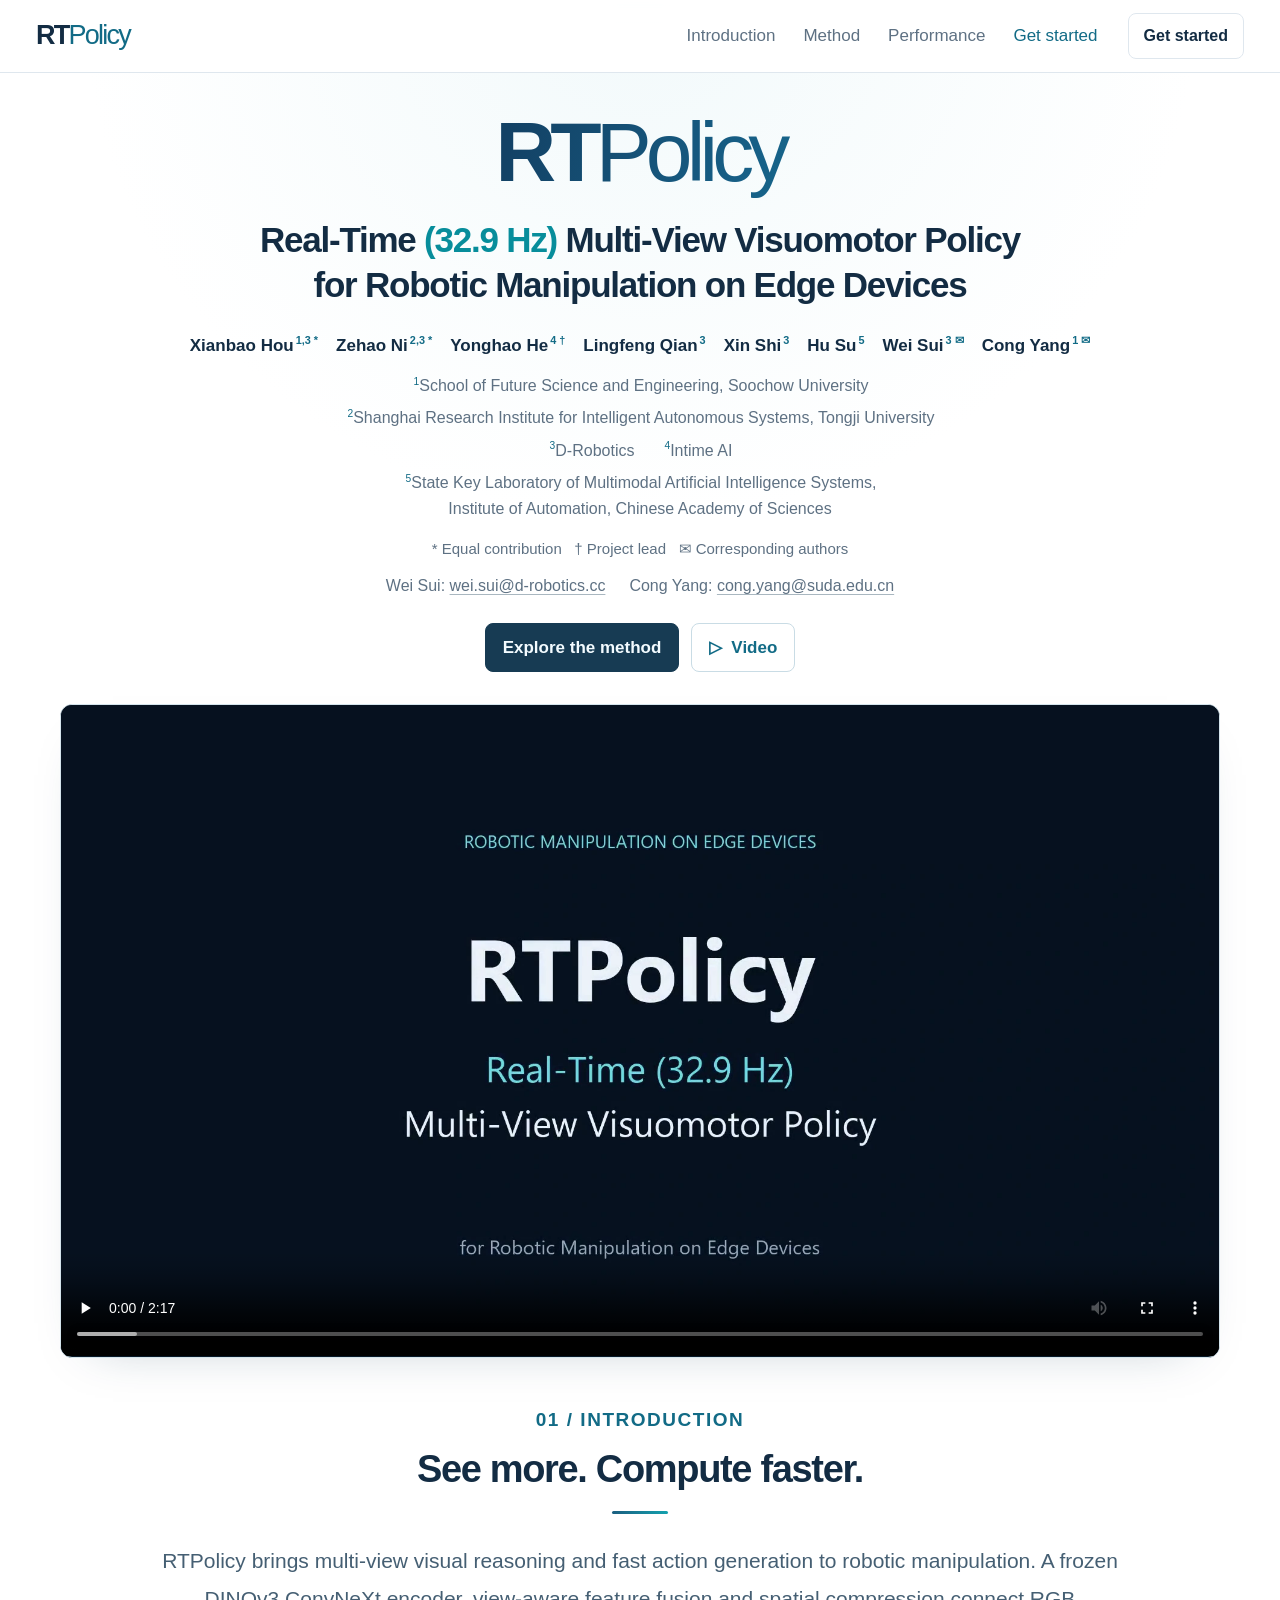
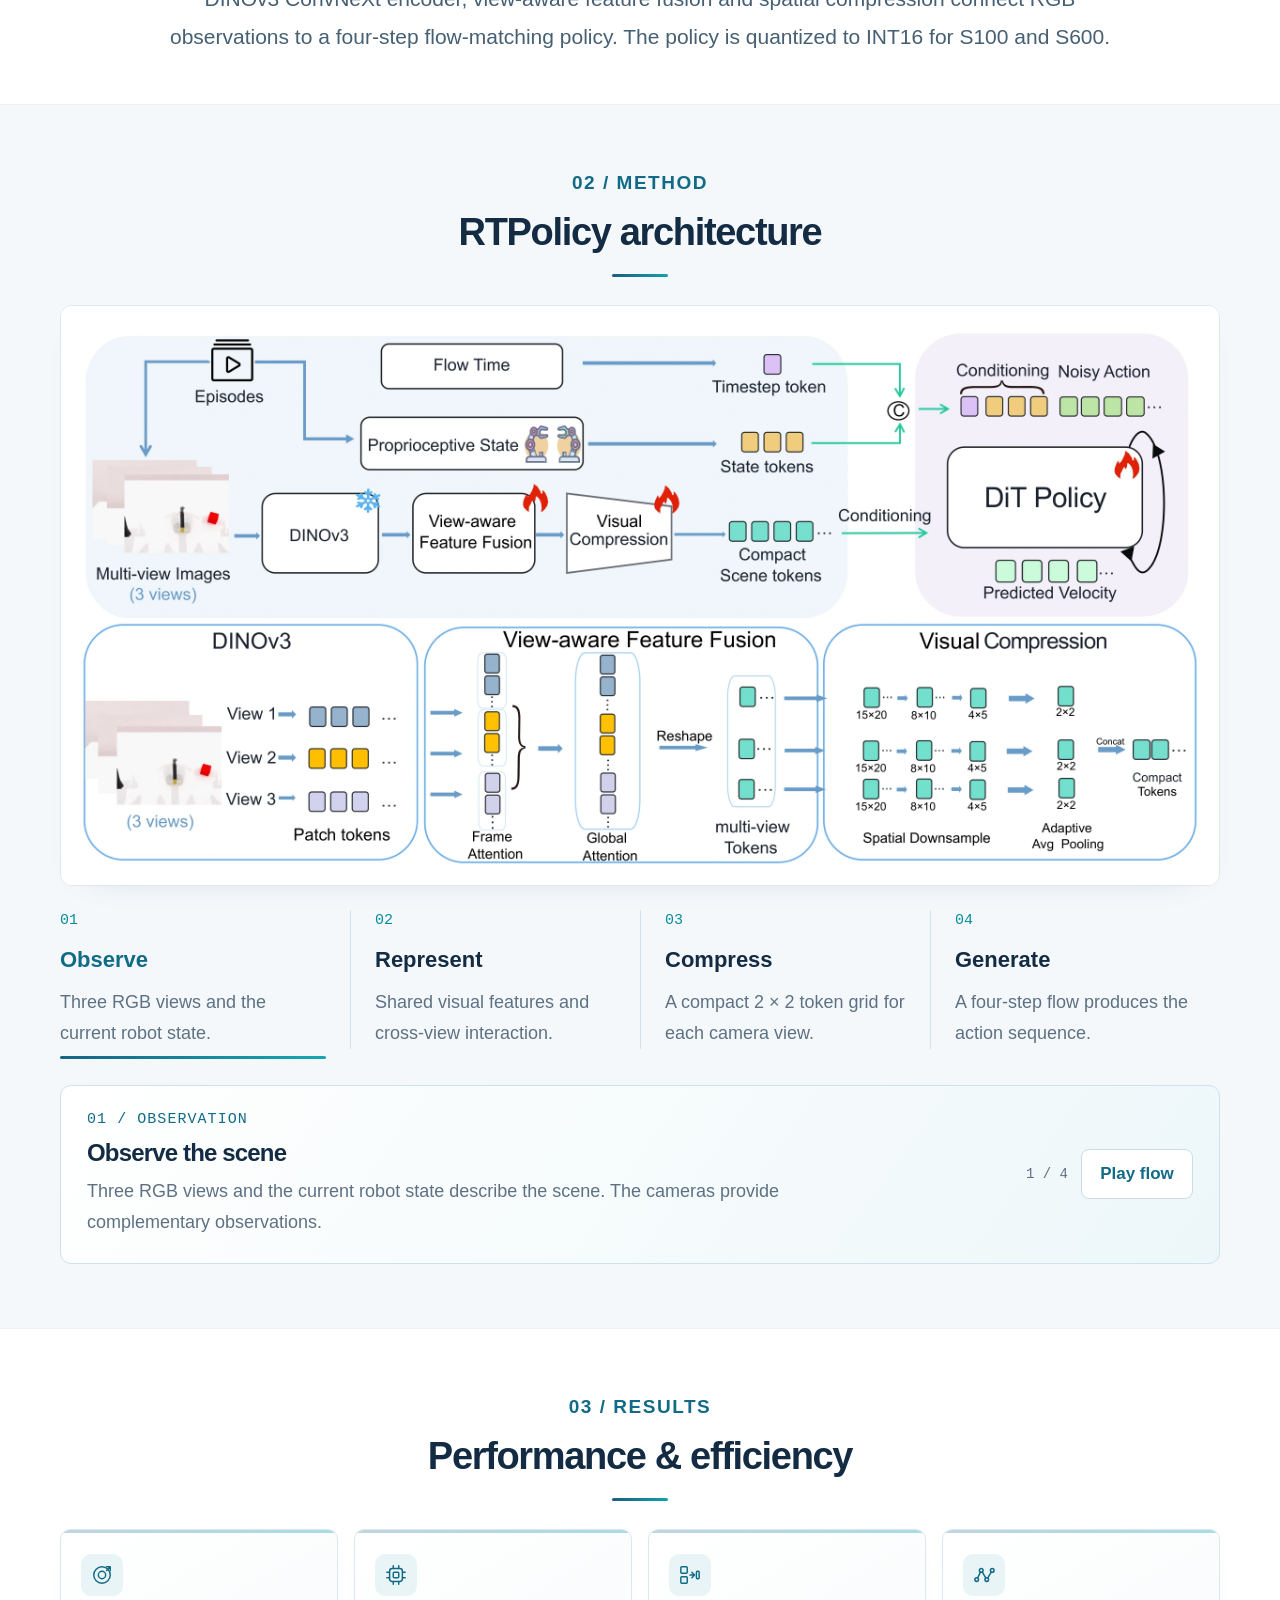
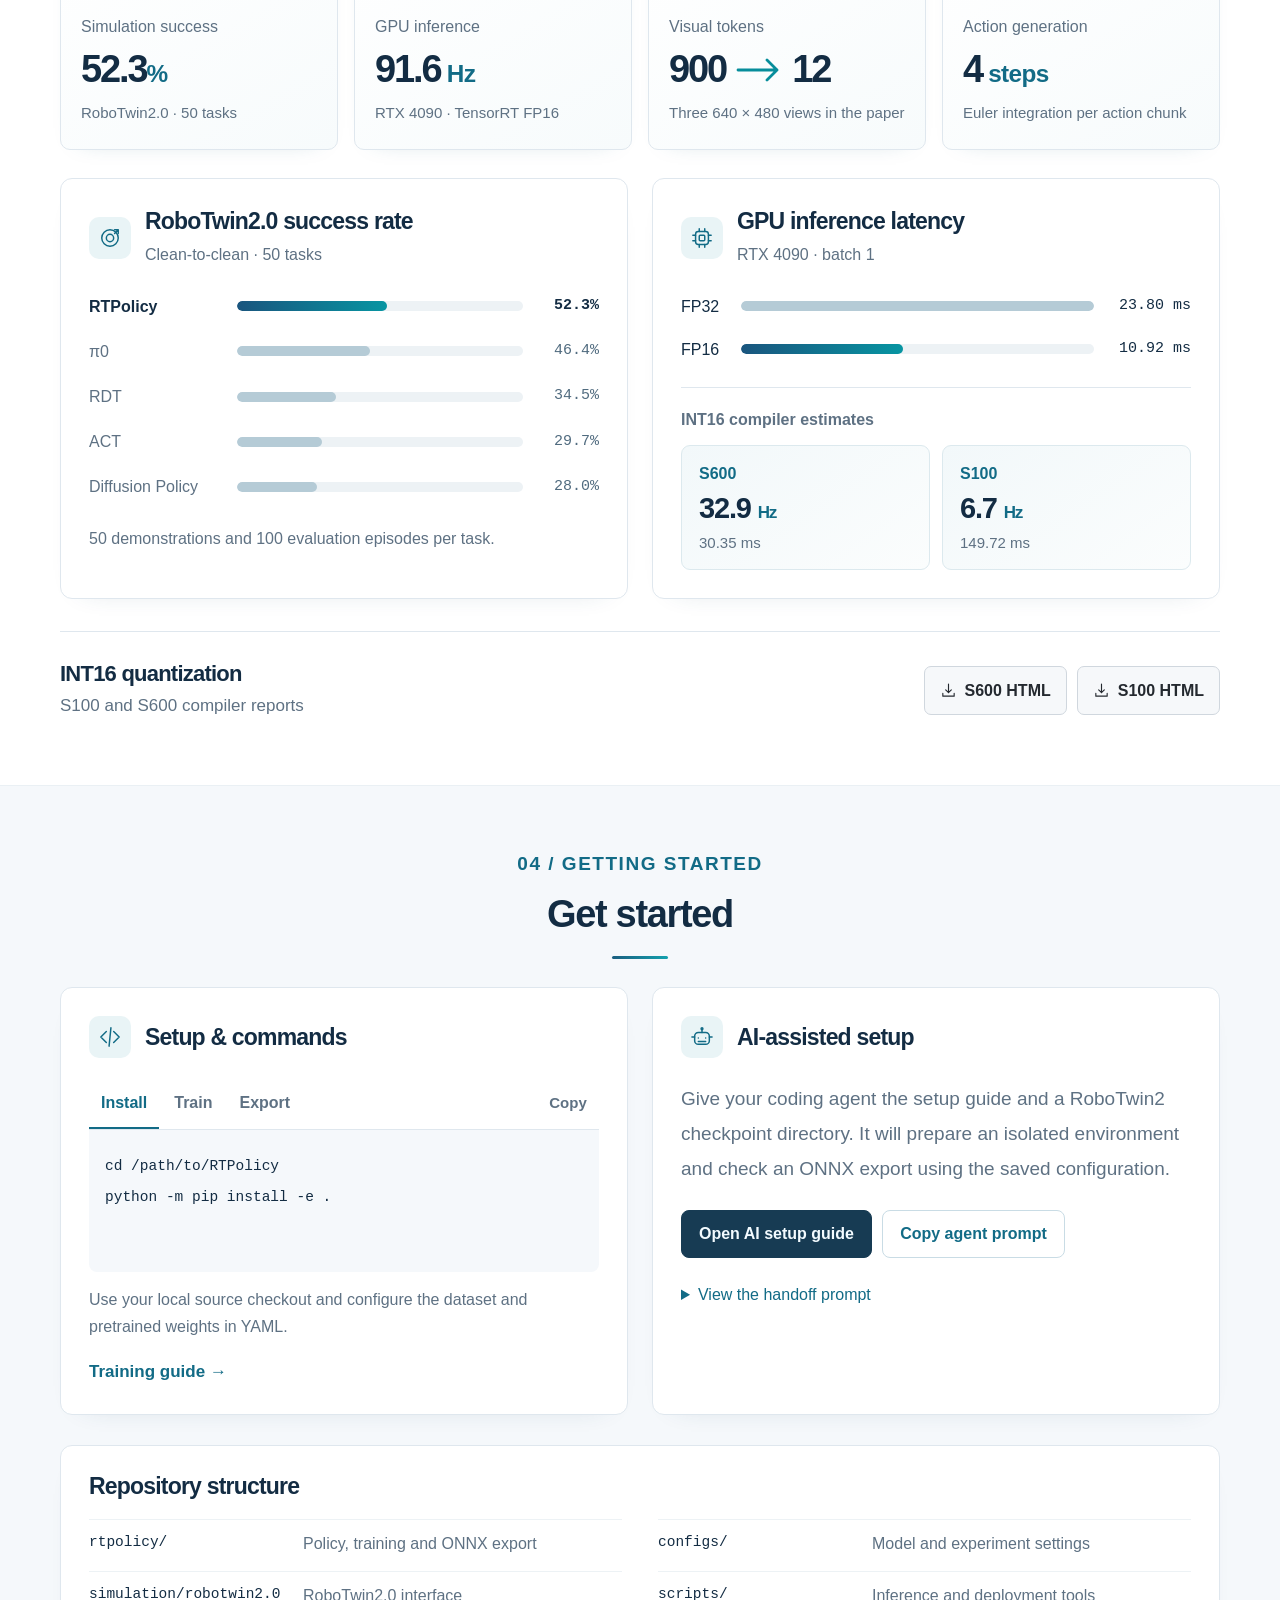
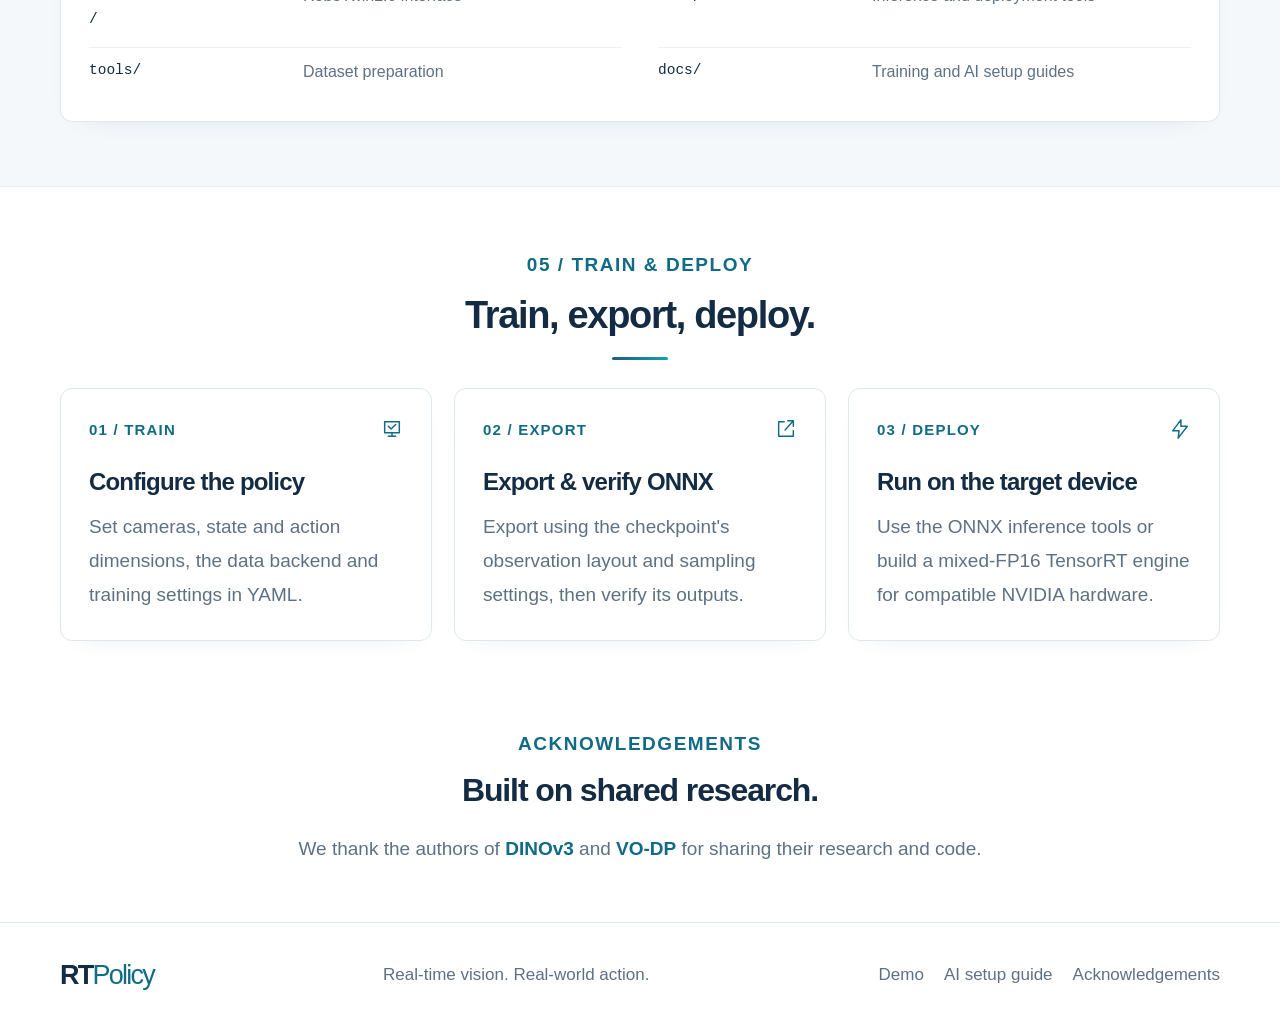
==== commit bbfffa56: "Add corresponding author contacts and align the AI setup guide" ====
--- a/index.html
+++ b/index.html
@@ -91,6 +91,10 @@
         <p class="contribution-note">
           * Equal contribution &nbsp; † Project lead &nbsp; ✉ Corresponding
           authors
+        </p>
+        <p class="correspondence" aria-label="Corresponding authors' email addresses">
+          <span>Wei Sui: <a href="mailto:wei.sui@d-robotics.cc">wei.sui@d-robotics.cc</a></span>
+          <span>Cong Yang: <a href="mailto:cong.yang@suda.edu.cn">cong.yang@suda.edu.cn</a></span>
         </p>
         <div class="resource-links">
           <a class="button primary" href="#method">Explore the method</a
--- a/styles.css
+++ b/styles.css
@@ -246,6 +246,30 @@
   font-size: 15px;
   color: var(--muted);
   margin-top: 13px;
+}
+.correspondence {
+  display: flex;
+  justify-content: center;
+  flex-wrap: wrap;
+  gap: 6px 24px;
+  margin: 12px auto 0;
+  font-size: 16px;
+  line-height: 1.6;
+  color: var(--muted);
+}
+.correspondence > span {
+  white-space: nowrap;
+}
+.correspondence a {
+  color: inherit;
+  text-decoration: underline;
+  text-decoration-color: #a9b7c0;
+  text-underline-offset: 3px;
+}
+.correspondence a:hover,
+.correspondence a:focus-visible {
+  color: var(--blue);
+  text-decoration-color: currentColor;
 }
 .resource-links {
   display: flex;
@@ -1666,3 +1690,31 @@
 .step-number {
   display: block;
 }
+
+/* Keep interactive controls stable while feedback and pipeline text change. */
+.method-step-title {
+  font-weight: 650;
+}
+.stage-tag {
+  font-size: 15px;
+}
+#stage-title {
+  font-size: 24px;
+}
+#stage-description {
+  font-size: 18px;
+  line-height: 1.75;
+}
+#method-autoplay[aria-pressed="true"] {
+  background: #173b53;
+  border-color: #173b53;
+  color: #f3fbff;
+}
+@media (max-width: 560px) {
+  #stage-title {
+    font-size: 22px;
+  }
+  #stage-description {
+    font-size: 17px;
+  }
+}
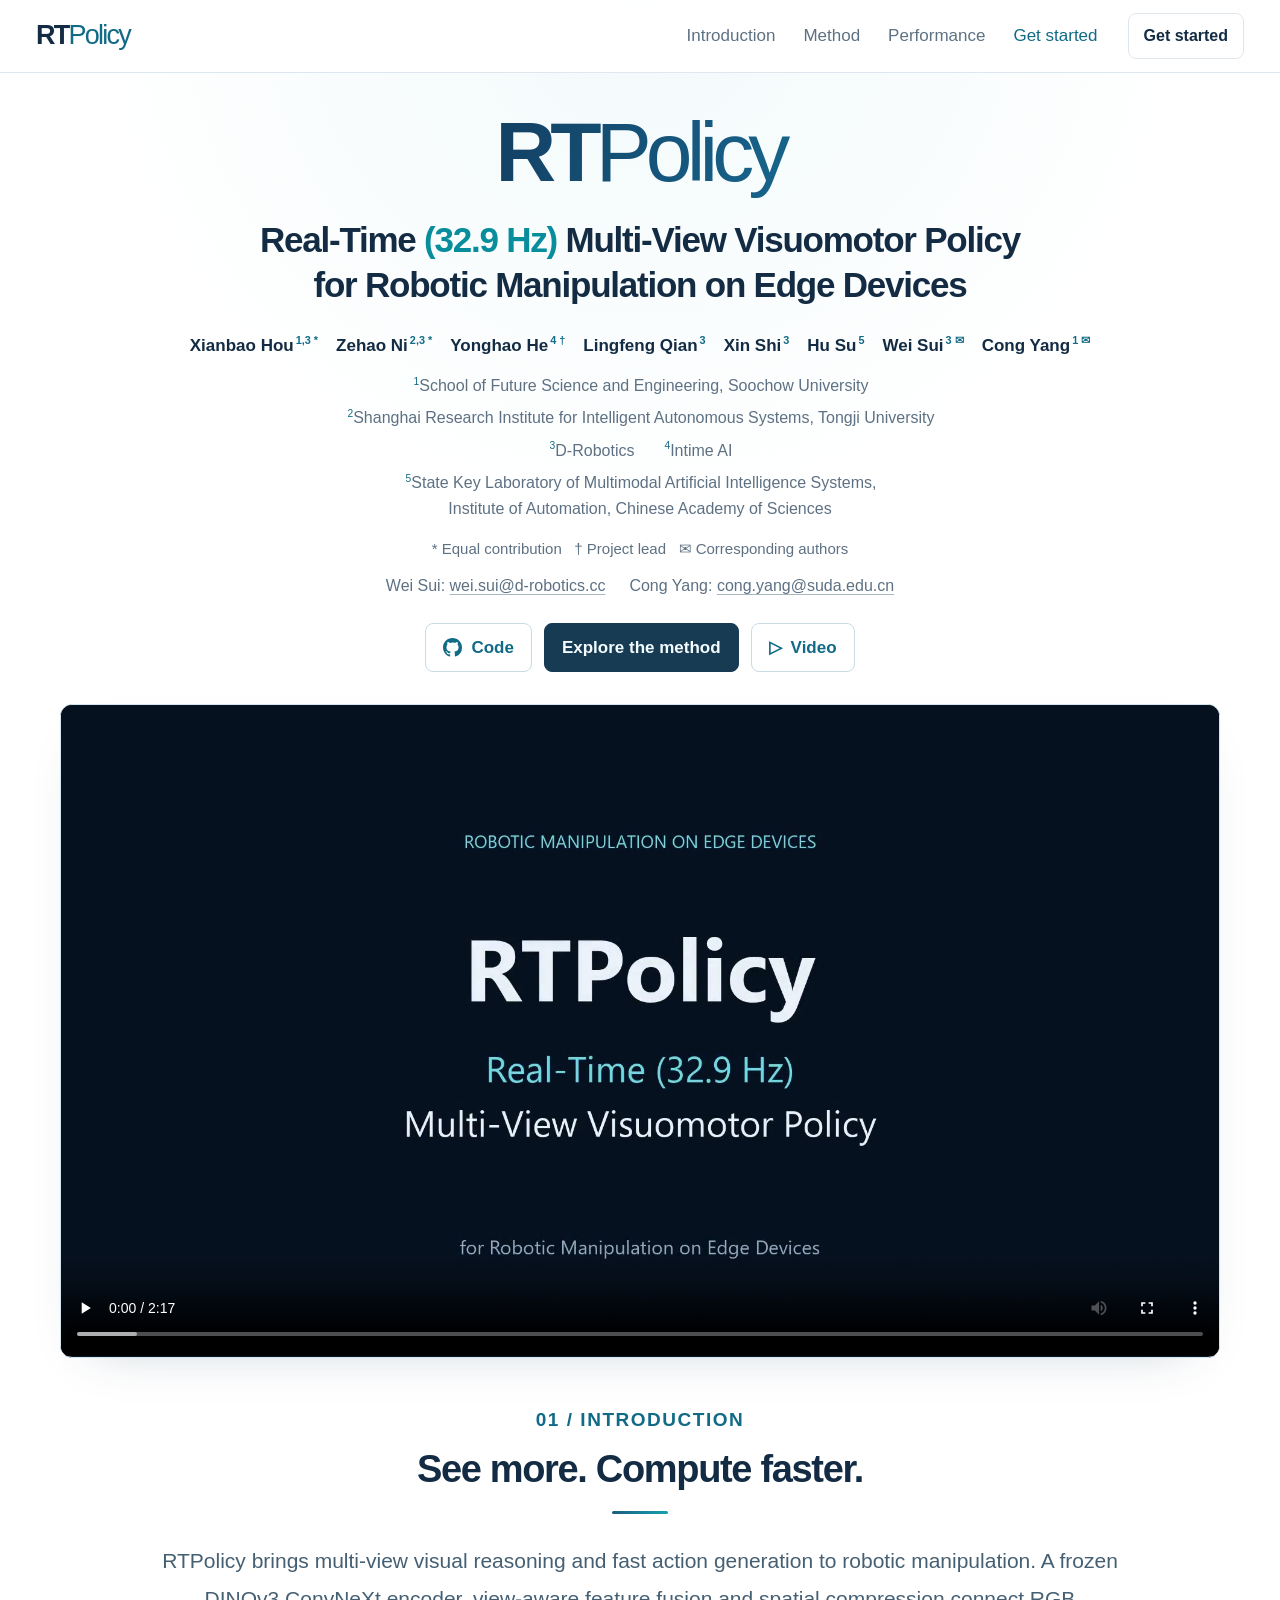
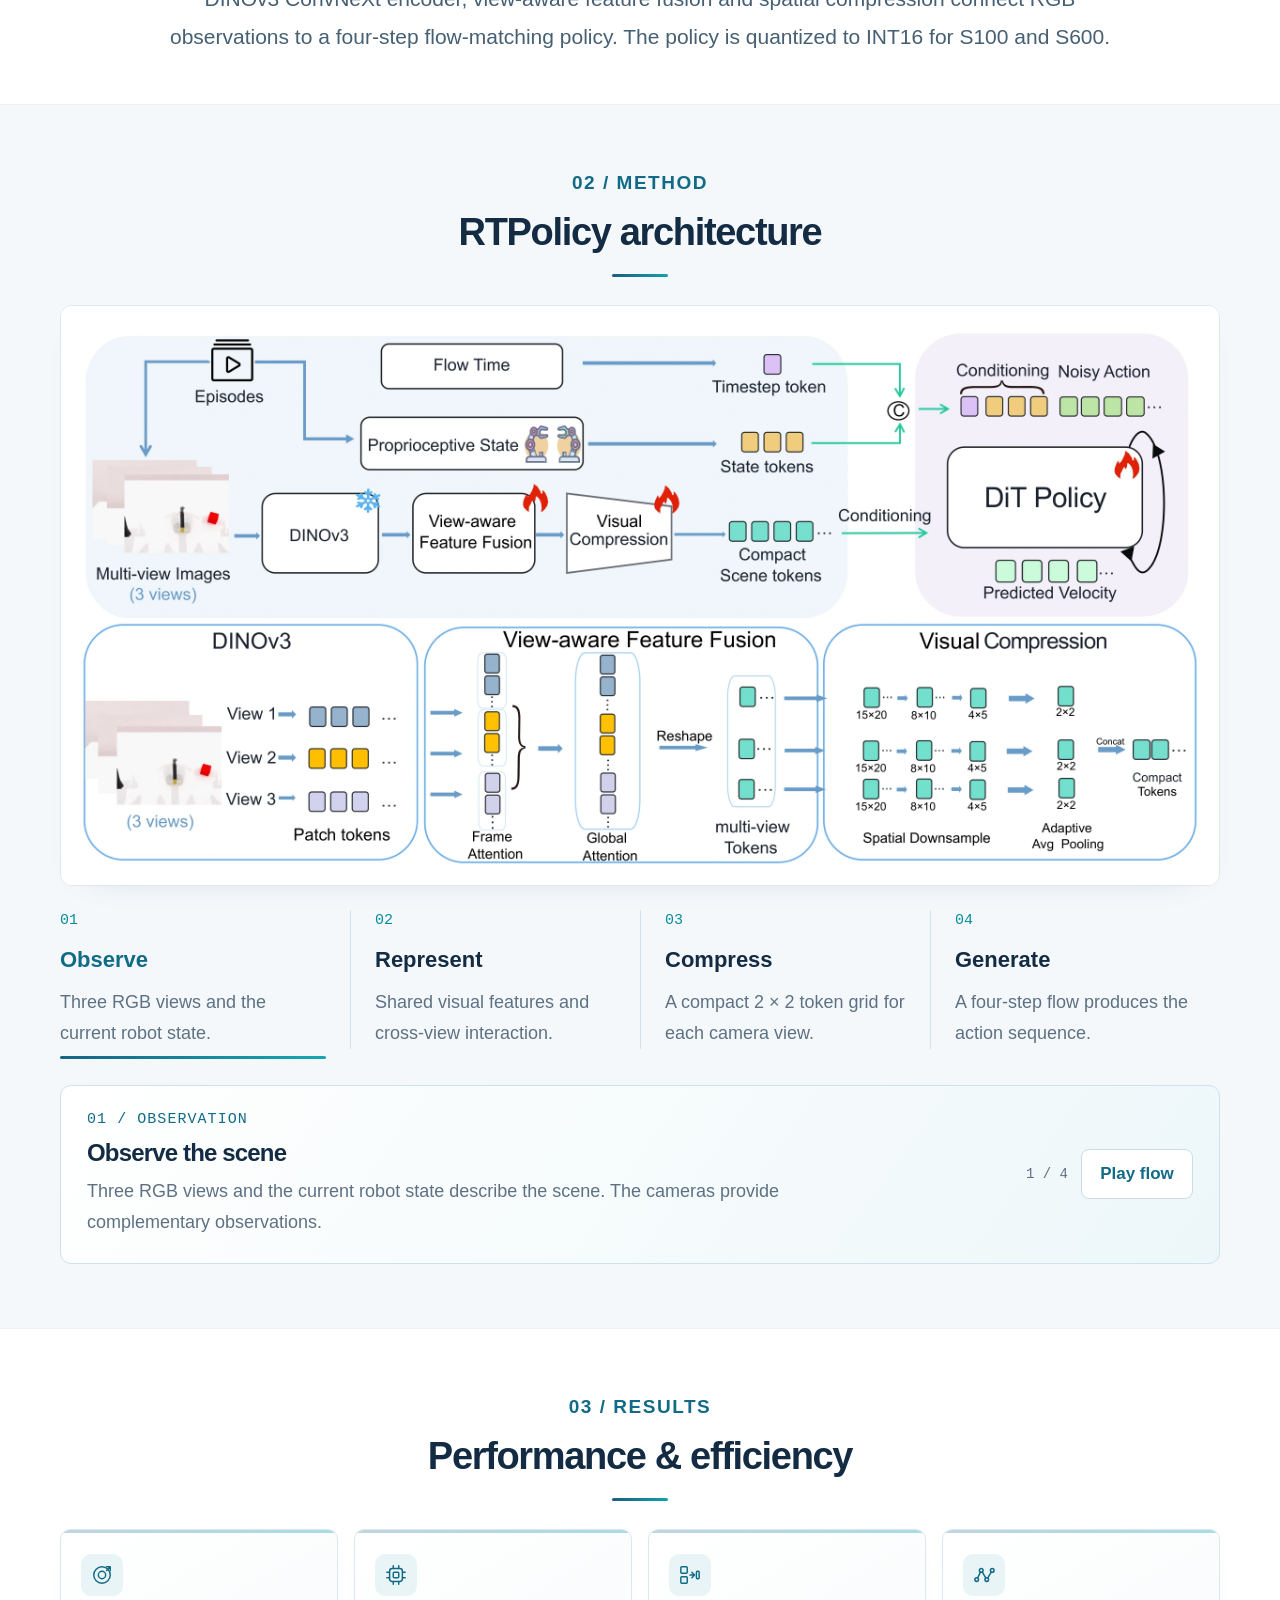
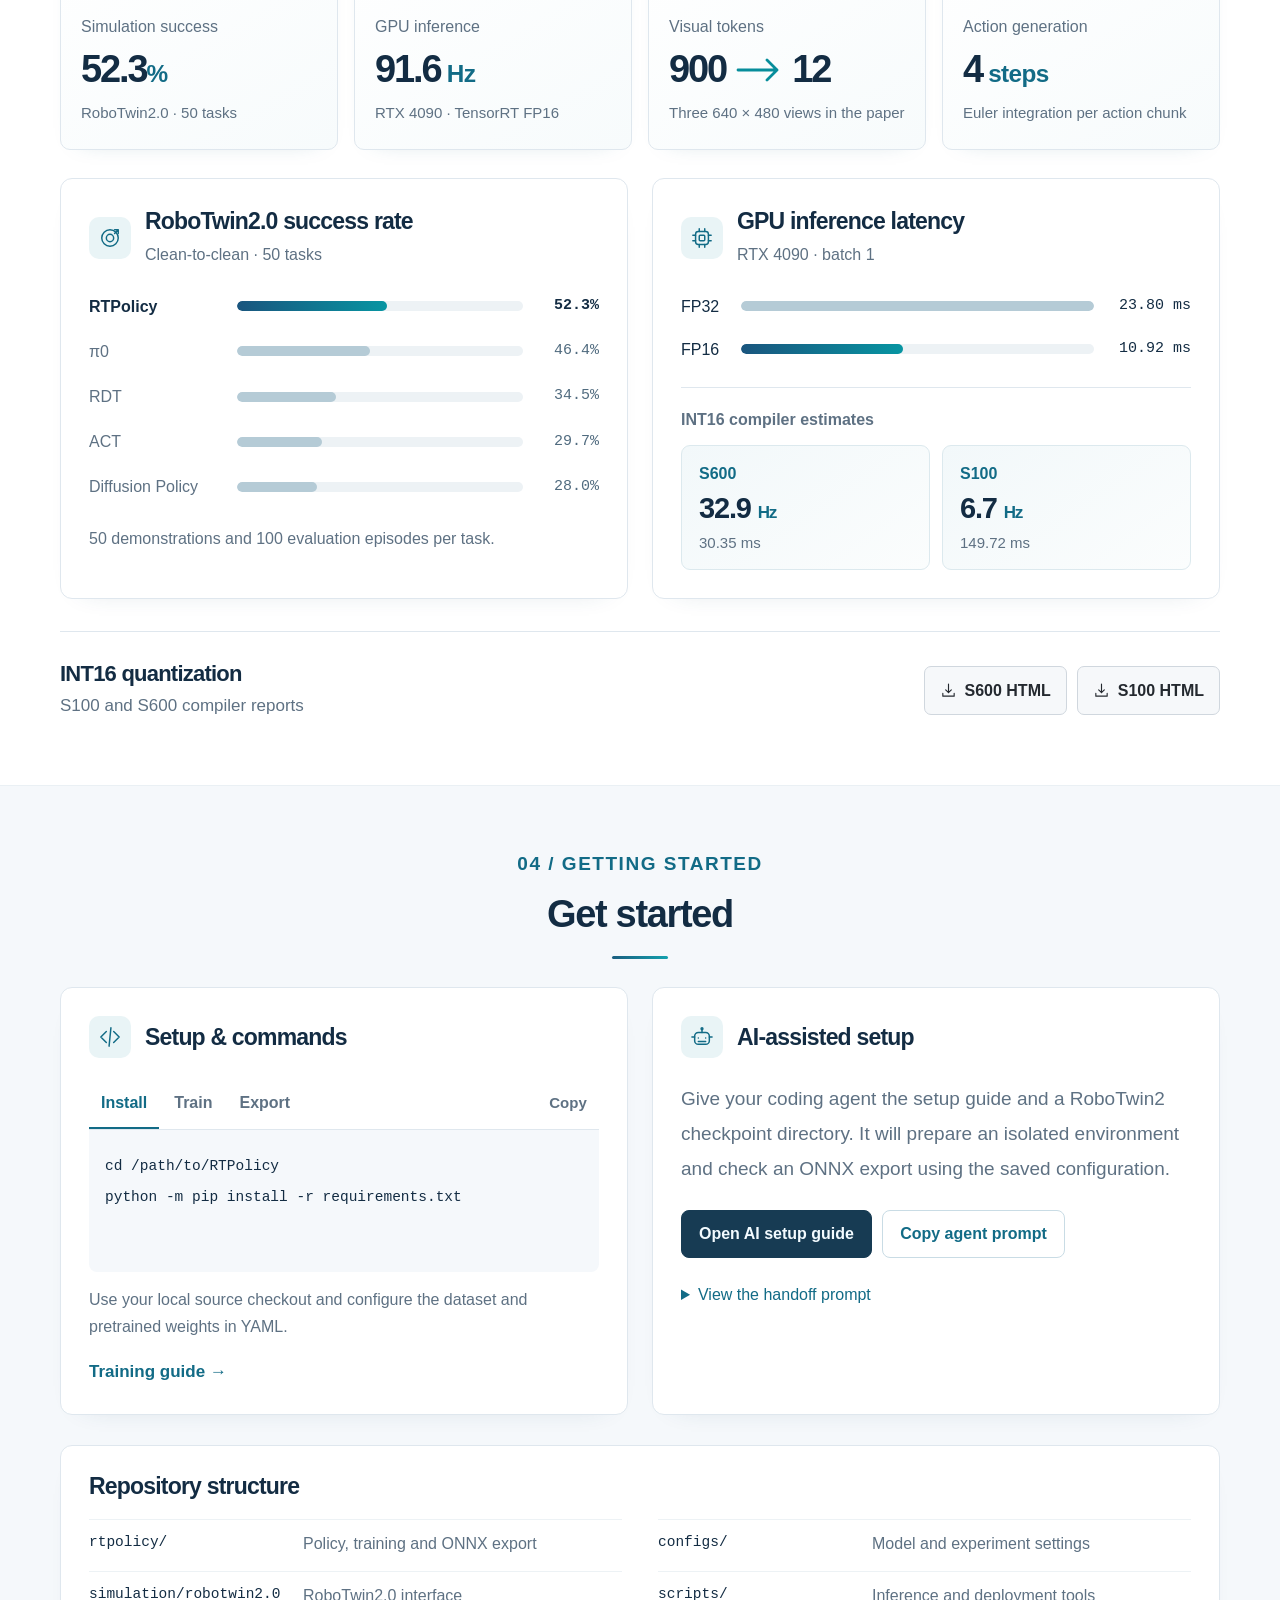
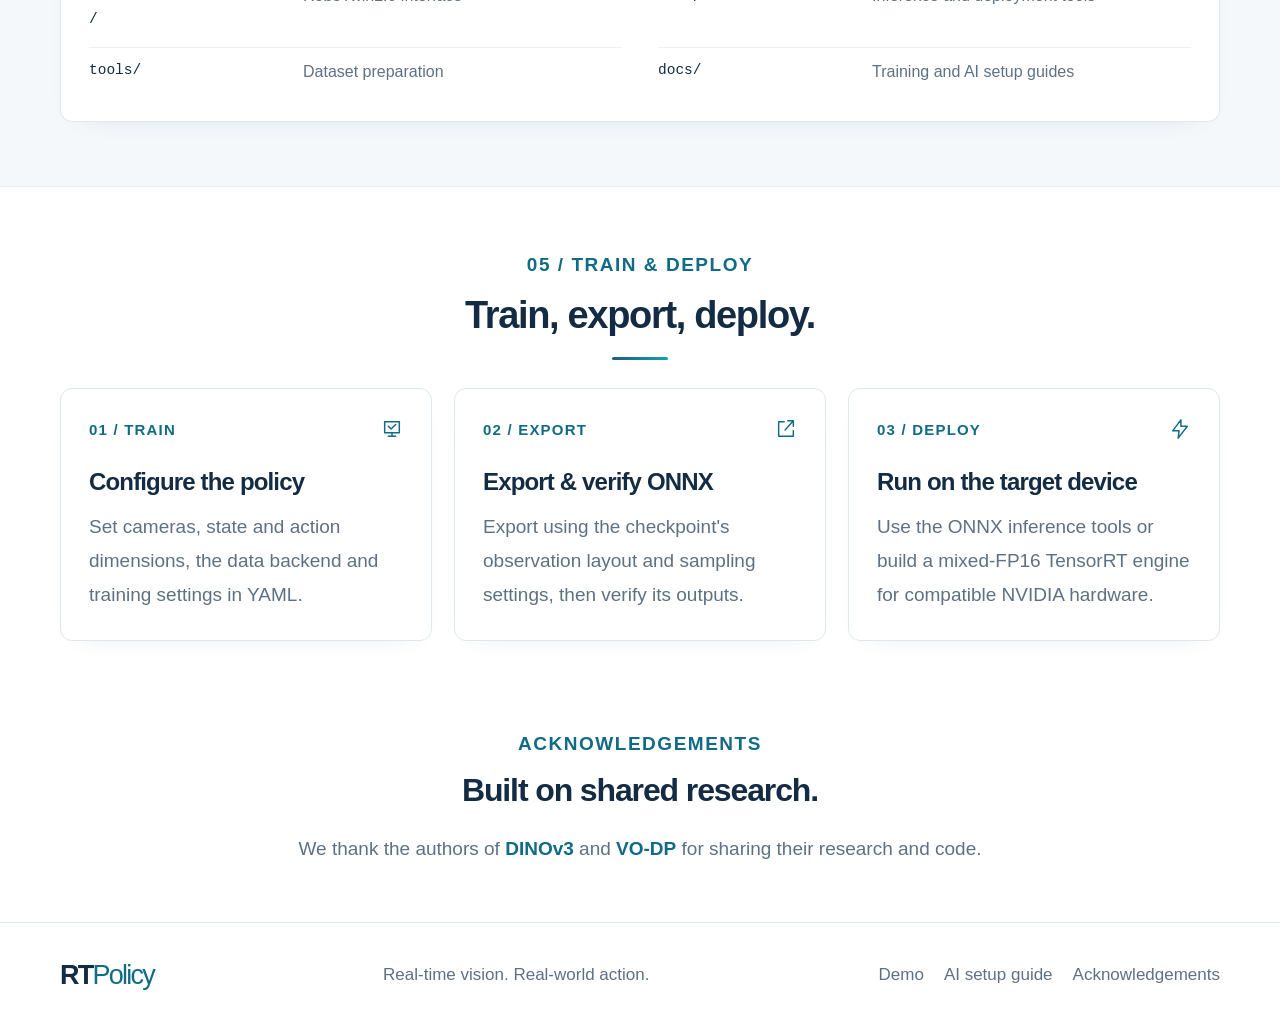
==== commit e21df2a7: "Add GitHub Code link to the project-page hero" ====
--- a/index.html
+++ b/index.html
@@ -97,7 +97,24 @@
           <span>Cong Yang: <a href="mailto:cong.yang@suda.edu.cn">cong.yang@suda.edu.cn</a></span>
         </p>
         <div class="resource-links">
-          <a class="button primary" href="#method">Explore the method</a
+          <a
+            class="button"
+            href="https://github.com/D-Robotics-AI-Lab/RTPolicy"
+            target="_blank"
+            rel="noopener noreferrer"
+            ><svg
+              class="icon"
+              viewBox="0 0 16 16"
+              fill="currentColor"
+              aria-hidden="true"
+              focusable="false"
+            >
+              <path
+                d="M8 0C3.58 0 0 3.58 0 8c0 3.54 2.29 6.53 5.47 7.59.4.07.55-.17.55-.38 0-.19-.01-.82-.01-1.49-2.01.37-2.53-.49-2.69-.94-.09-.23-.48-.94-.82-1.13-.28-.15-.68-.52-.01-.53.63-.01 1.08.58 1.23.82.72 1.21 1.87.87 2.33.66.07-.52.28-.87.51-1.07-1.78-.2-3.64-.89-3.64-3.95 0-.87.31-1.59.82-2.15-.08-.2-.36-1.02.08-2.12 0 0 .67-.21 2.2.82a7.65 7.65 0 0 1 2-.27c.68 0 1.36.09 2 .27 1.53-1.04 2.2-.82 2.2-.82.44 1.1.16 1.92.08 2.12.51.56.82 1.27.82 2.15 0 3.07-1.87 3.75-3.65 3.95.29.25.54.73.54 1.48 0 1.07-.01 1.93-.01 2.2 0 .21.15.46.55.38A8.013 8.013 0 0 0 16 8c0-4.42-3.58-8-8-8Z"
+              />
+            </svg>
+            Code</a
+          ><a class="button primary" href="#method">Explore the method</a
           ><a class="button" href="#demo"
             ><span aria-hidden="true">▷</span> Video</a
           >
--- a/styles.css
+++ b/styles.css
@@ -1633,6 +1633,28 @@
   overflow: auto;
   white-space: pre-wrap;
 }
+.guide-table {
+  max-width: 100%;
+  margin: 20px 0;
+  overflow-x: auto;
+}
+.guide-table table {
+  width: 100%;
+  min-width: 680px;
+  border-collapse: collapse;
+  font-size: 16px;
+  line-height: 1.6;
+}
+.guide-table th,
+.guide-table td {
+  padding: 12px;
+  border: 1px solid var(--line);
+  text-align: left;
+  vertical-align: top;
+}
+.guide-table th {
+  background: var(--soft);
+}
 .guide-content .anchor {
   display: none;
 }
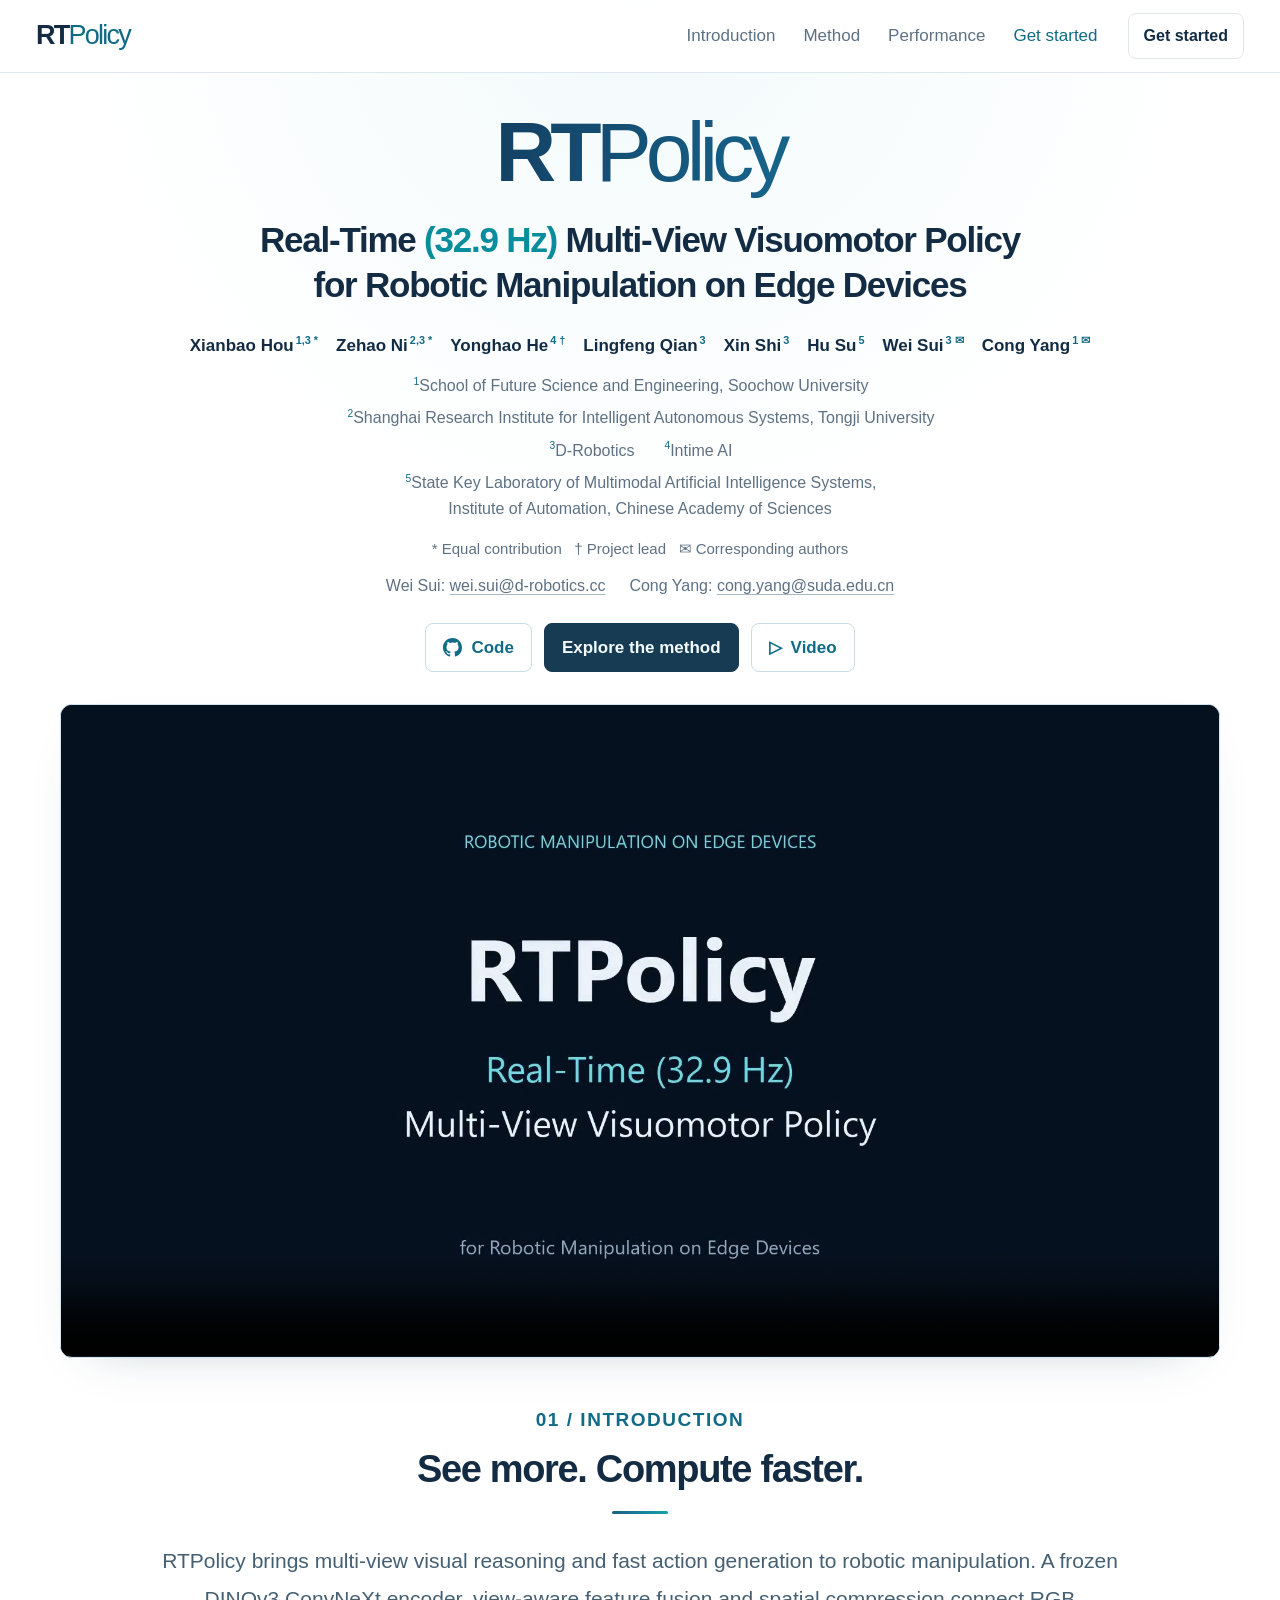
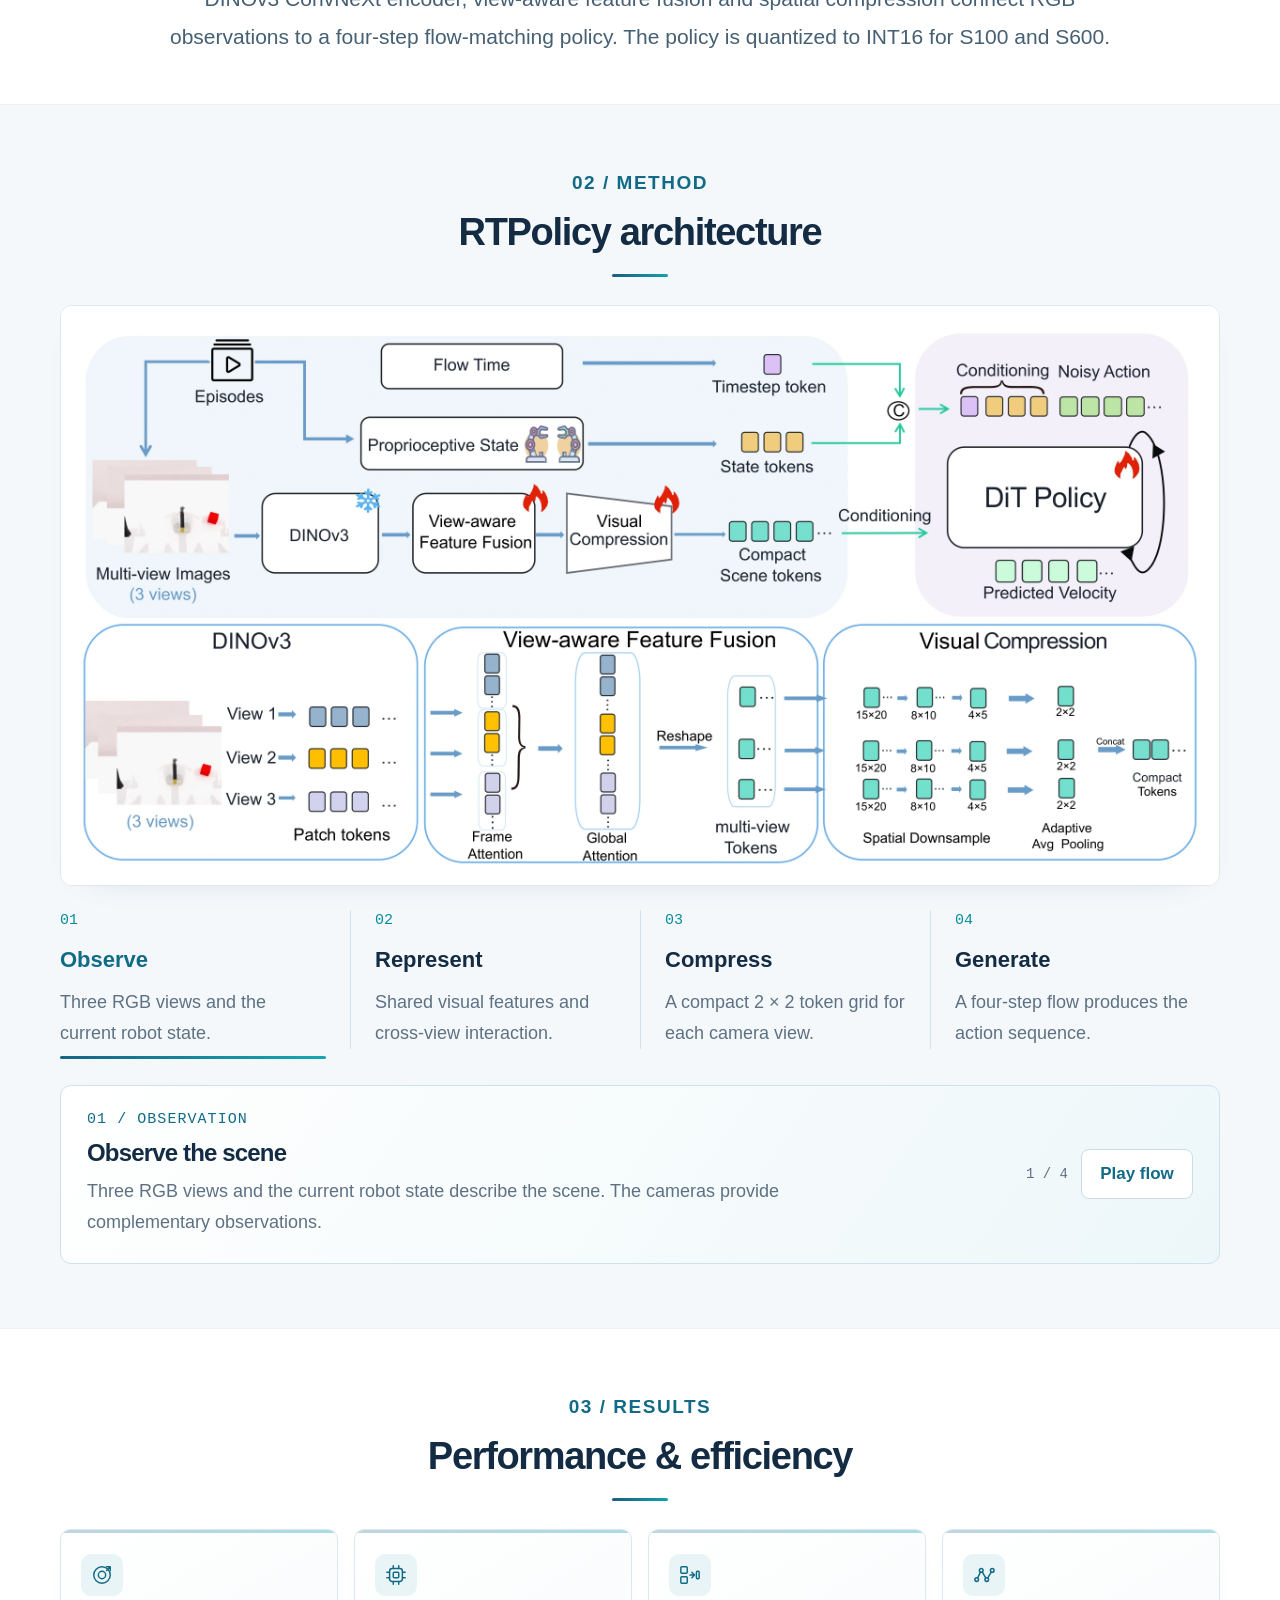
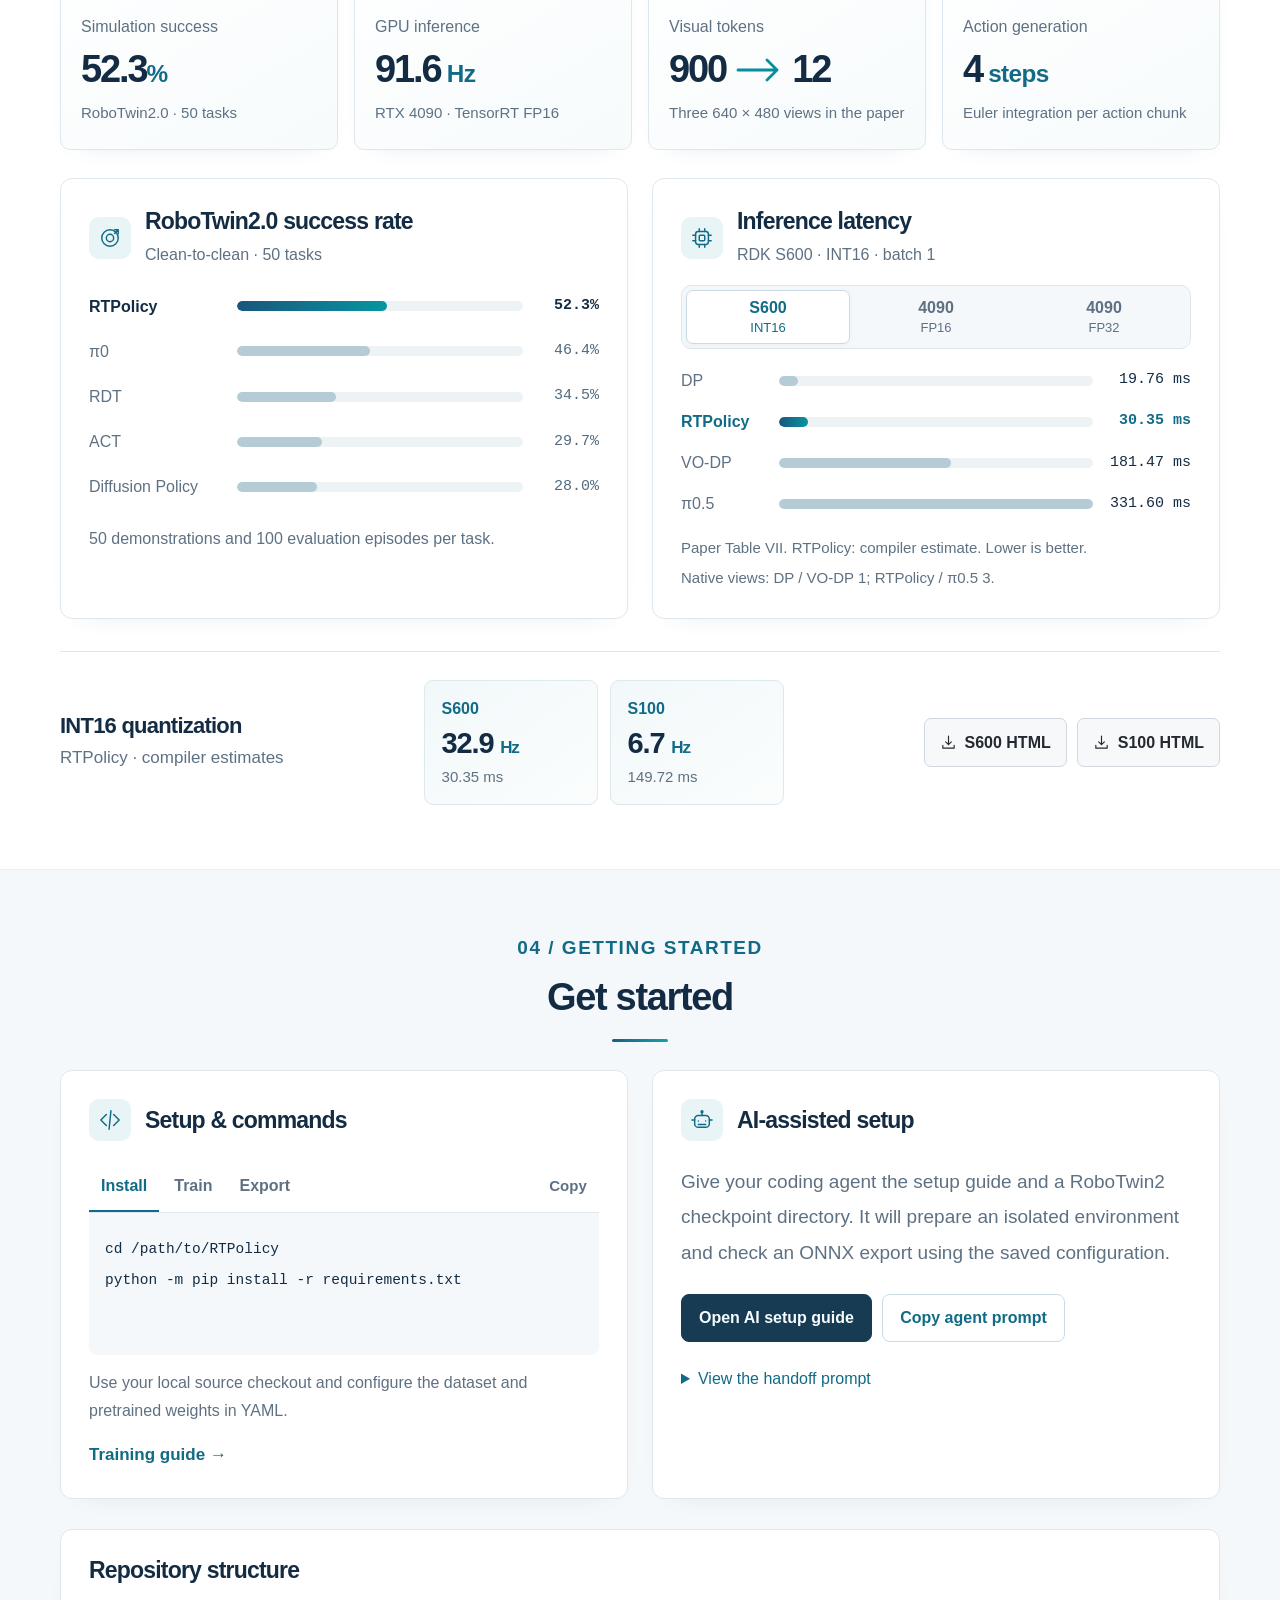
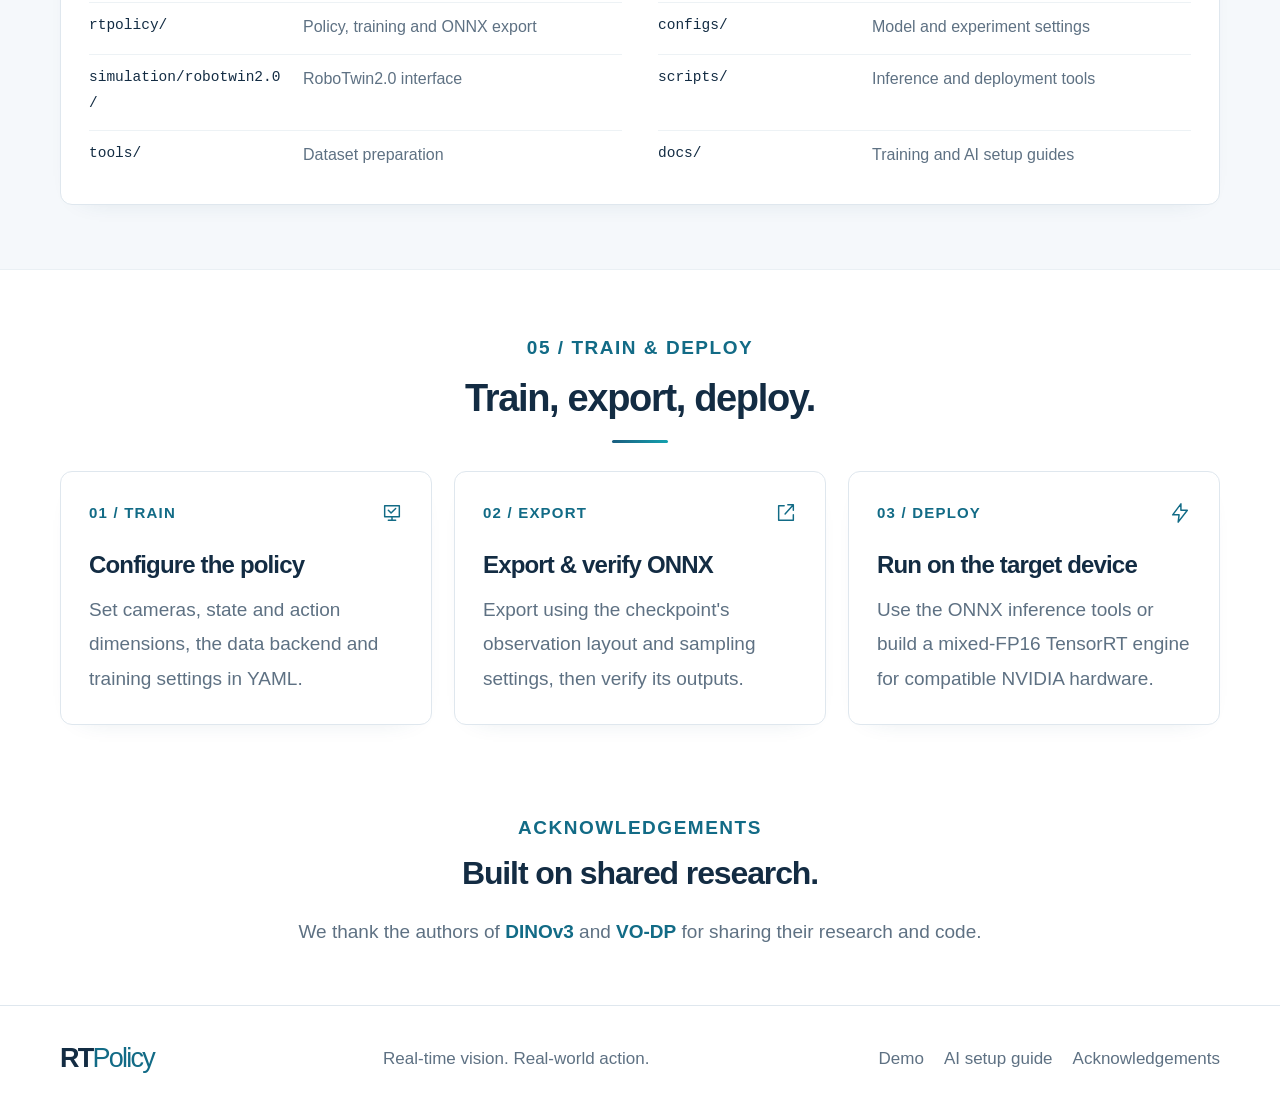
==== commit e4e66e54: "Compare paper inference latency across S600 and RTX 4090" ====
--- a/index.html
+++ b/index.html
@@ -92,9 +92,22 @@
           * Equal contribution &nbsp; † Project lead &nbsp; ✉ Corresponding
           authors
         </p>
-        <p class="correspondence" aria-label="Corresponding authors' email addresses">
-          <span>Wei Sui: <a href="mailto:wei.sui@d-robotics.cc">wei.sui@d-robotics.cc</a></span>
-          <span>Cong Yang: <a href="mailto:cong.yang@suda.edu.cn">cong.yang@suda.edu.cn</a></span>
+        <p
+          class="correspondence"
+          aria-label="Corresponding authors' email addresses"
+        >
+          <span
+            >Wei Sui:
+            <a href="mailto:wei.sui@d-robotics.cc"
+              >wei.sui@d-robotics.cc</a
+            ></span
+          >
+          <span
+            >Cong Yang:
+            <a href="mailto:cong.yang@suda.edu.cn"
+              >cong.yang@suda.edu.cn</a
+            ></span
+          >
         </p>
         <div class="resource-links">
           <a
@@ -427,7 +440,7 @@
               50 demonstrations and 100 evaluation episodes per task.
             </p>
           </article>
-          <article class="result-card">
+          <article class="result-card latency-card">
             <div class="card-heading">
               <span class="small-icon"
                 ><svg
@@ -447,19 +460,68 @@
                   /></svg
               ></span>
               <div>
-                <h3>GPU inference latency</h3>
-                <p>RTX 4090 · batch 1</p>
-              </div>
+                <h3>Inference latency</h3>
+                <p id="latency-platform">RDK S600 · INT16 · batch 1</p>
+              </div>
+            </div>
+            <div
+              class="latency-tabs"
+              role="tablist"
+              aria-label="Latency platform and precision"
+            >
+              <button
+                type="button"
+                role="tab"
+                id="latency-tab-s600"
+                data-latency="s600"
+                aria-selected="true"
+                aria-controls="gpu-bars"
+                aria-label="RDK S600, INT16"
+              >
+                S600 <span>INT16</span>
+              </button>
+              <button
+                type="button"
+                role="tab"
+                id="latency-tab-gpu-fp16"
+                data-latency="gpu-fp16"
+                aria-selected="false"
+                aria-controls="gpu-bars"
+                aria-label="RTX 4090, FP16"
+                tabindex="-1"
+              >
+                4090 <span>FP16</span>
+              </button>
+              <button
+                type="button"
+                role="tab"
+                id="latency-tab-gpu-fp32"
+                data-latency="gpu-fp32"
+                aria-selected="false"
+                aria-controls="gpu-bars"
+                aria-label="RTX 4090, FP32"
+                tabindex="-1"
+              >
+                4090 <span>FP32</span>
+              </button>
             </div>
             <div
               class="latency-bars"
               id="gpu-bars"
-              aria-label="FP32 and FP16 inference latency"
+              role="tabpanel"
+              aria-labelledby="latency-tab-s600"
+              aria-describedby="latency-source-note latency-view-note"
             ></div>
-            <div class="edge-estimates">
-              <p class="edge-estimates-label">INT16 compiler estimates</p>
-              <div class="edge-speed-grid" id="edge-speed-grid"></div>
-            </div>
+            <p
+              class="latency-source-note"
+              id="latency-source-note"
+              aria-live="polite"
+            >
+              Paper Table VII. RTPolicy: compiler estimate. Lower is better.
+            </p>
+            <p class="latency-view-note" id="latency-view-note">
+              Native views: DP / VO-DP 1; RTPolicy / π0.5 3.
+            </p>
           </article>
         </div>
         <section
@@ -469,8 +531,13 @@
         >
           <div>
             <h3 id="quantization-evidence-title">INT16 quantization</h3>
-            <p>S100 and S600 compiler reports</p>
+            <p>RTPolicy · compiler estimates</p>
           </div>
+          <div
+            class="edge-speed-grid quantization-speeds"
+            id="edge-speed-grid"
+            aria-label="RTPolicy INT16 compiler estimates for S600 and S100"
+          ></div>
           <div class="report-download-actions">
             <a
               class="file-download"
--- a/styles.css
+++ b/styles.css
@@ -514,18 +514,62 @@
   background: linear-gradient(90deg, #1a557e, #0795a2);
 }
 .latency-bars {
-  margin-top: 12px;
+  margin-top: 0;
+}
+.latency-card .card-heading {
+  margin-bottom: 16px;
+}
+.latency-tabs {
+  display: grid;
+  grid-template-columns: repeat(3, minmax(0, 1fr));
+  gap: 4px;
+  padding: 4px;
+  margin-bottom: 18px;
+  border: 1px solid var(--line);
+  border-radius: 10px;
+  background: var(--soft);
+}
+.latency-tabs button {
+  display: grid;
+  gap: 2px;
+  padding: 7px 8px;
+  border: 1px solid transparent;
+  border-radius: 7px;
+  background: transparent;
+  color: var(--muted);
+  font-size: 16px;
+  font-weight: 650;
+  line-height: 1.25;
+  cursor: pointer;
+  transition:
+    background 0.18s,
+    color 0.18s,
+    box-shadow 0.18s;
+}
+.latency-tabs button span {
+  font-size: 13px;
+  font-weight: 500;
+}
+.latency-tabs button[aria-selected="true"] {
+  color: var(--blue);
+  background: #fff;
+  border-color: #c9dce5;
+  box-shadow: 0 2px 7px #173b530a;
+}
+.latency-tabs button:hover {
+  color: var(--blue);
 }
 .latency-row {
   display: grid;
-  grid-template-columns: 48px 1fr 85px;
+  grid-template-columns: 86px minmax(0, 1fr) 86px;
   align-items: center;
   gap: 12px;
-  margin-bottom: 16px;
+  margin-bottom: 14px;
   font-size: 16px;
 }
 .latency-row .benchmark-fill {
   background: #b5cbd6;
+  transition: width 0.44s cubic-bezier(0.22, 1, 0.36, 1);
 }
 .latency-row.highlight .benchmark-fill {
   background: linear-gradient(90deg, #1a557e, #0795a2);
@@ -533,28 +577,43 @@
 .latency-value {
   font: 15px/1.5 var(--mono);
   text-align: right;
+  white-space: nowrap;
+}
+.latency-name {
+  color: var(--muted);
+}
+.latency-row.highlight .latency-name,
+.latency-row.highlight .latency-value {
+  color: var(--blue);
+  font-weight: 700;
+}
+.latency-source-note,
+.latency-view-note {
+  color: var(--muted);
+  font-size: 15px;
+  line-height: 1.6;
+}
+.latency-source-note {
+  margin-top: 18px;
+}
+.latency-view-note {
+  margin-top: 6px;
 }
 .chart-note {
   font-size: 16px;
   color: var(--muted);
   line-height: 1.7;
   margin-top: 24px;
-}
-.edge-estimates {
-  margin-top: 24px;
-  padding-top: 18px;
-  border-top: 1px solid var(--line);
-}
-.edge-estimates-label {
-  color: var(--muted);
-  font-size: 16px;
-  font-weight: 600;
-  margin-bottom: 12px;
 }
 .edge-speed-grid {
   display: grid;
   grid-template-columns: 1fr 1fr;
   gap: 12px;
+}
+.quantization-speeds {
+  flex: 1 1 280px;
+  min-width: 240px;
+  max-width: 360px;
 }
 .edge-speed {
   display: grid;
@@ -1022,6 +1081,12 @@
     flex-direction: column;
     gap: 18px;
   }
+  .quantization-speeds {
+    flex-basis: auto;
+    min-width: 0;
+    max-width: none;
+    width: 100%;
+  }
   .code-panel pre {
     min-height: 0;
   }
@@ -1175,8 +1240,8 @@
     font-size: 14px;
   }
   .latency-row {
-    grid-template-columns: 42px 1fr 78px;
-    gap: 9px;
+    grid-template-columns: 72px minmax(0, 1fr) 82px;
+    gap: 8px;
     font-size: 15px;
   }
   .latency-value {
@@ -1379,9 +1444,6 @@
   .token-arrow {
     width: 30px;
     height: 22px;
-  }
-  .edge-estimates-label {
-    font-size: 15px;
   }
   .edge-speed {
     padding: 12px;
@@ -1693,6 +1755,10 @@
   }
 }
 @media (prefers-reduced-motion: reduce) {
+  .latency-row .benchmark-fill,
+  .latency-tabs button {
+    transition: none;
+  }
   .hero::before {
     animation: none;
   }
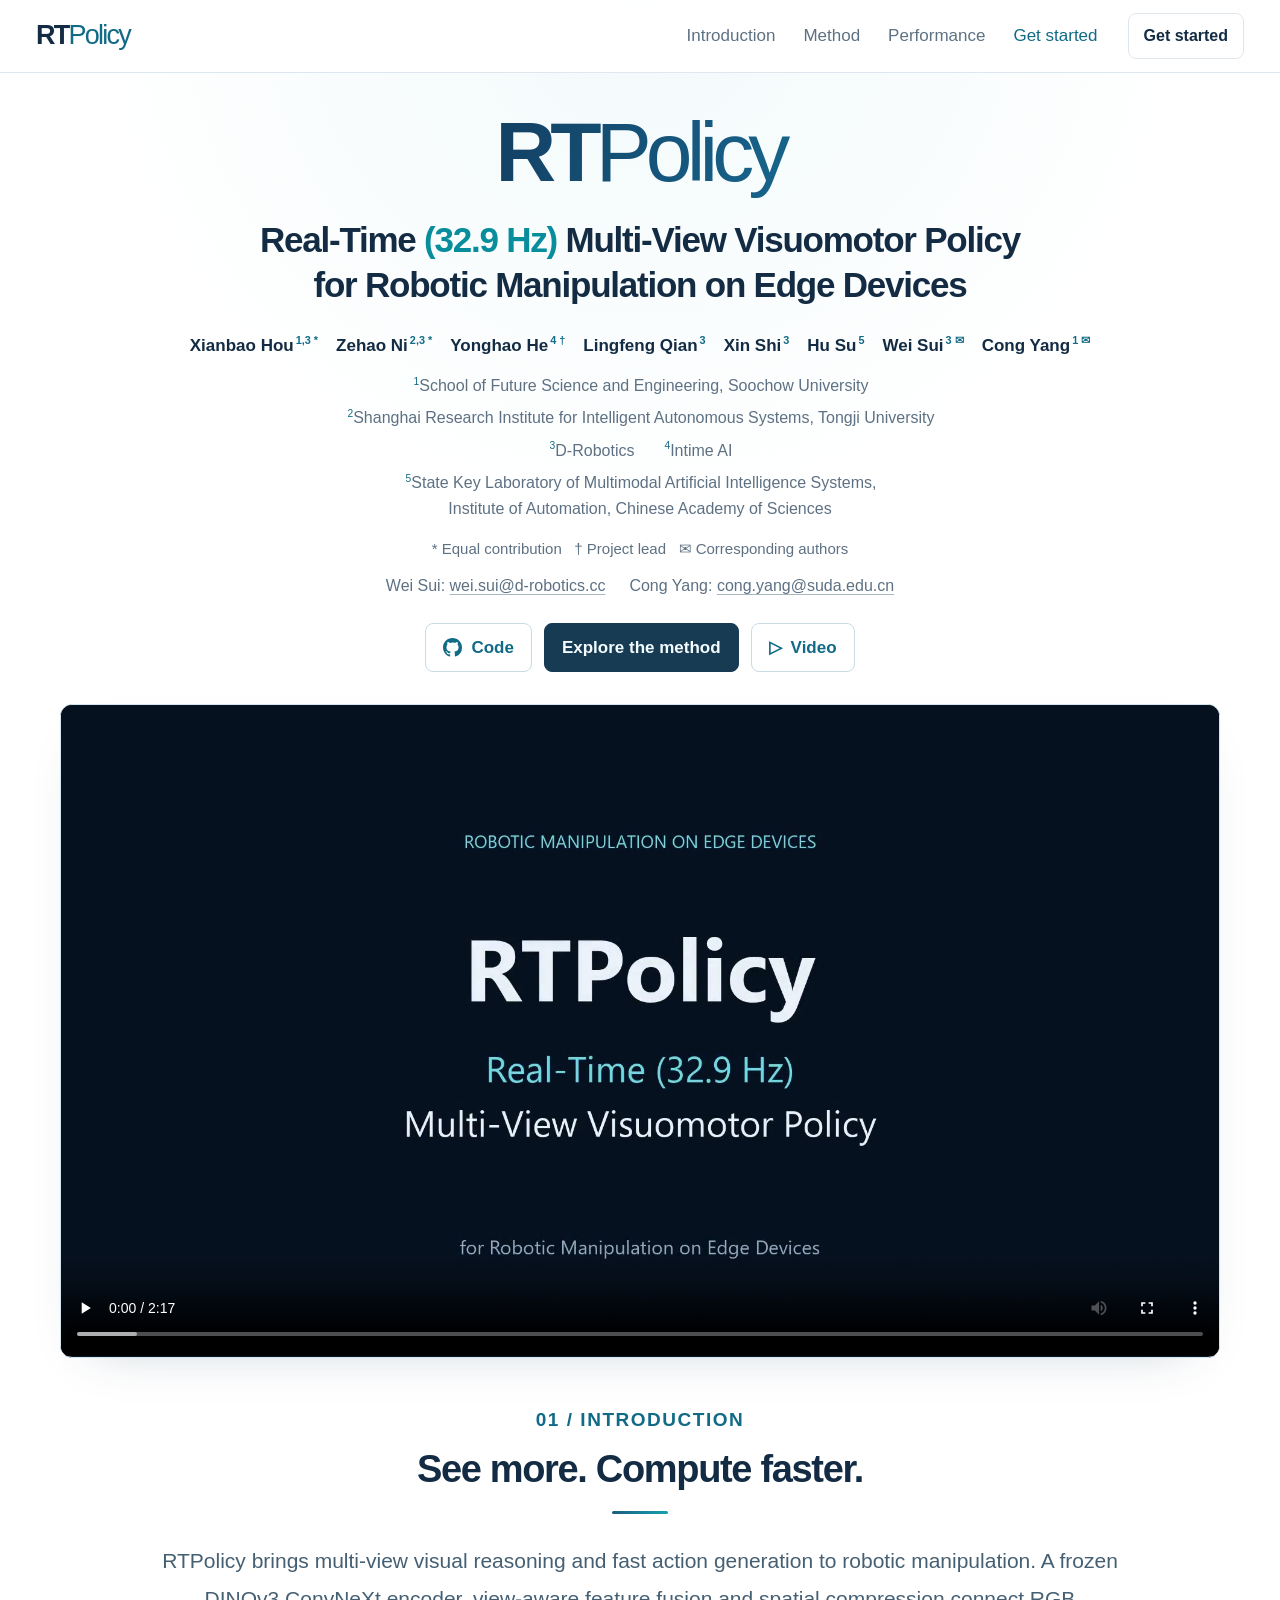
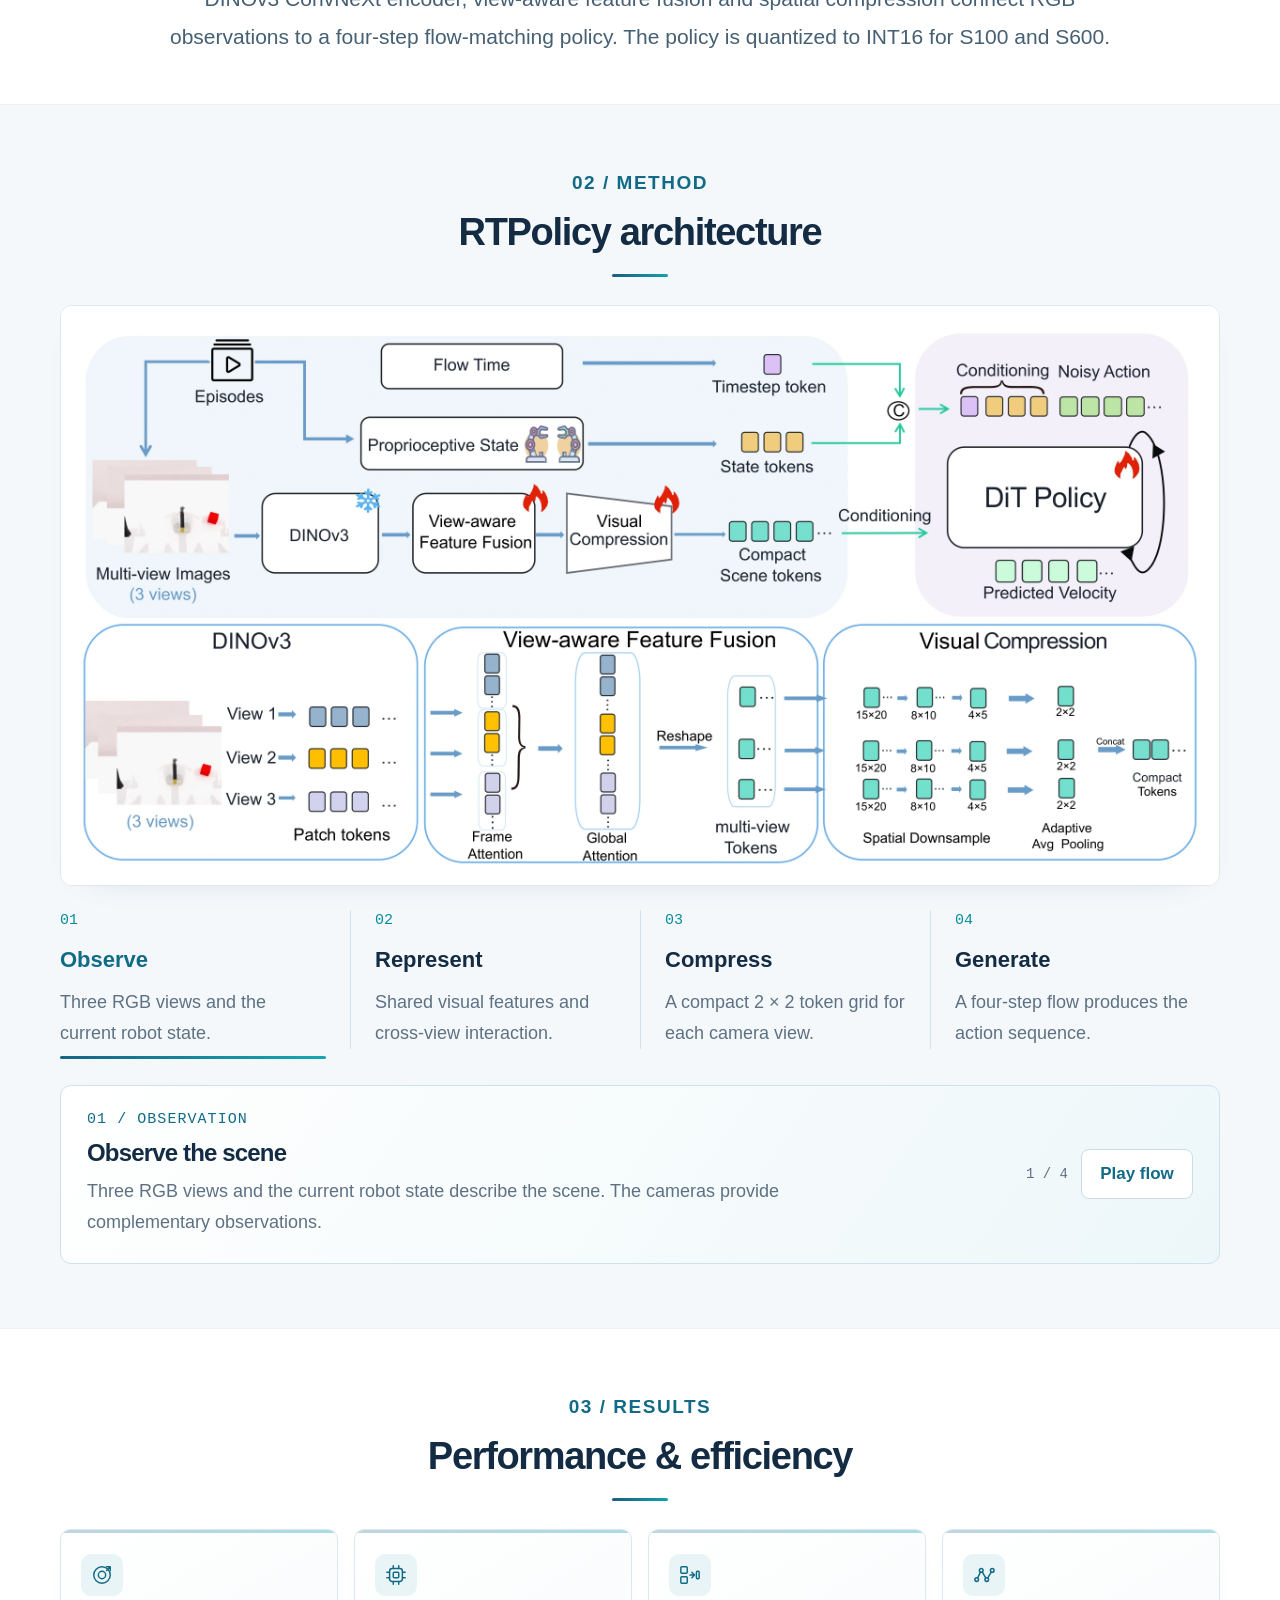
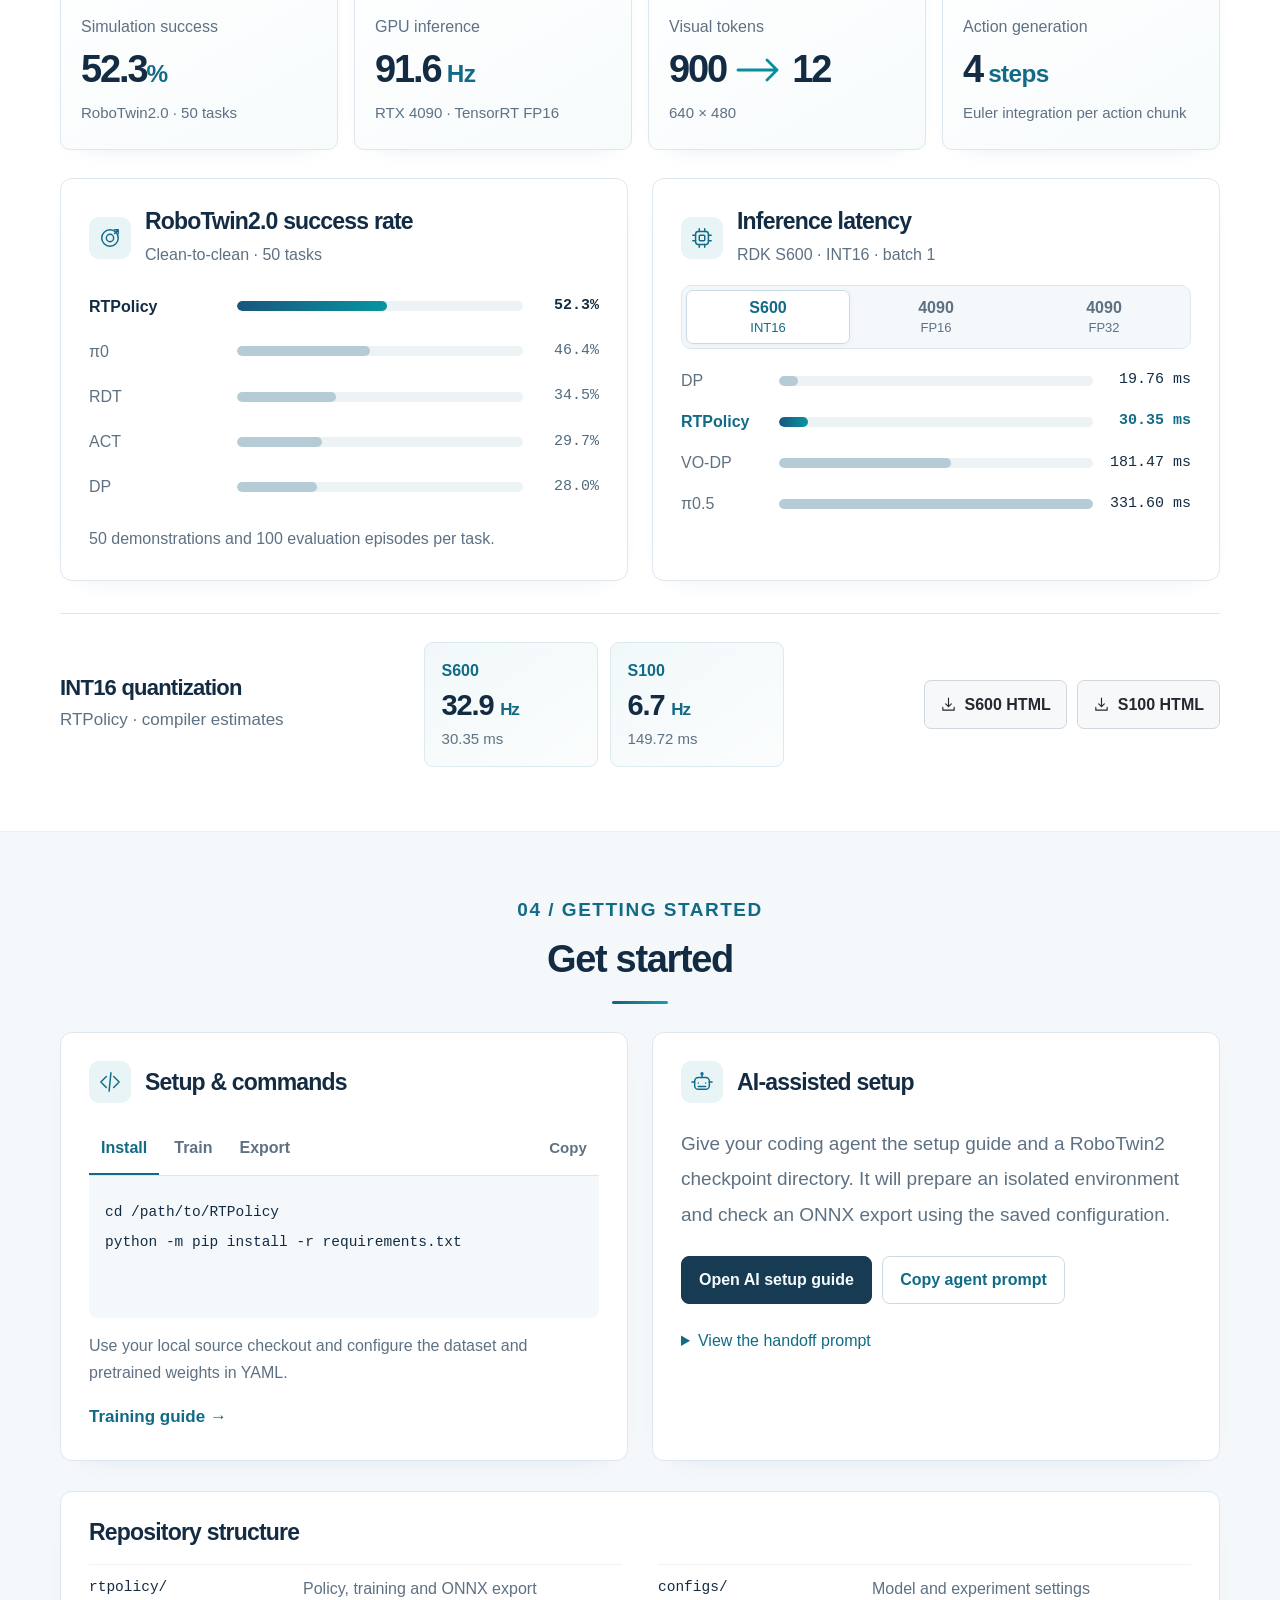
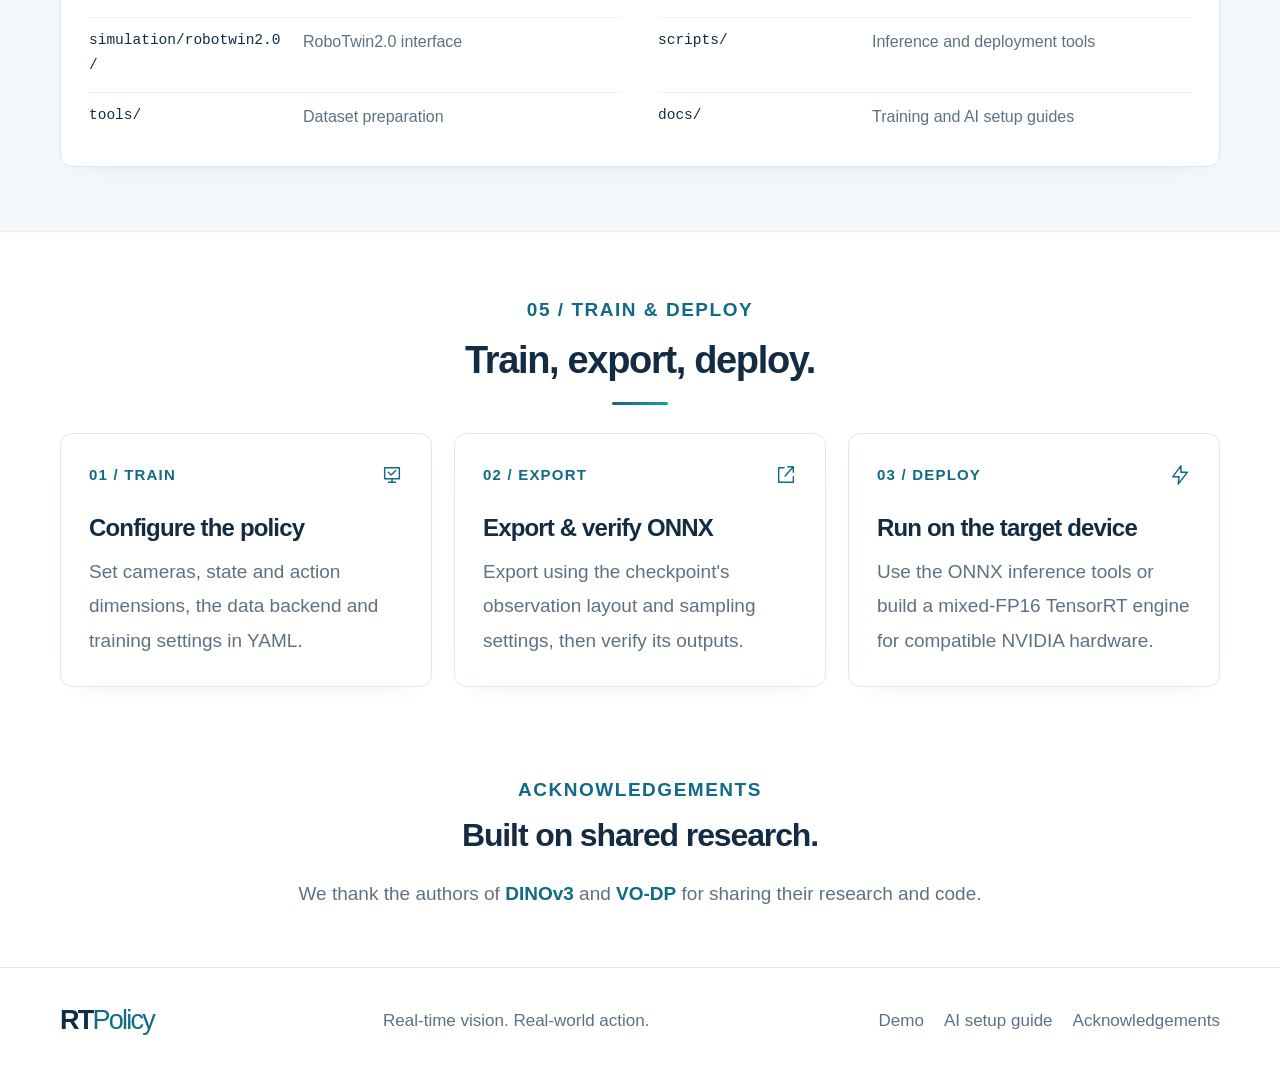
==== commit 75749092: "Simplify comparison labels and remove explanatory captions" ====
--- a/index.html
+++ b/index.html
@@ -383,7 +383,7 @@
                 <path d="M3 12h39m-10-10 10 10-10 10" /></svg
               ><span>12</span></strong
             >
-            <p>Three 640 × 480 views in the paper</p>
+            <p>640 × 480</p>
           </article>
           <article class="metric-card">
             <span class="metric-icon"
@@ -510,18 +510,7 @@
               id="gpu-bars"
               role="tabpanel"
               aria-labelledby="latency-tab-s600"
-              aria-describedby="latency-source-note latency-view-note"
             ></div>
-            <p
-              class="latency-source-note"
-              id="latency-source-note"
-              aria-live="polite"
-            >
-              Paper Table VII. RTPolicy: compiler estimate. Lower is better.
-            </p>
-            <p class="latency-view-note" id="latency-view-note">
-              Native views: DP / VO-DP 1; RTPolicy / π0.5 3.
-            </p>
           </article>
         </div>
         <section
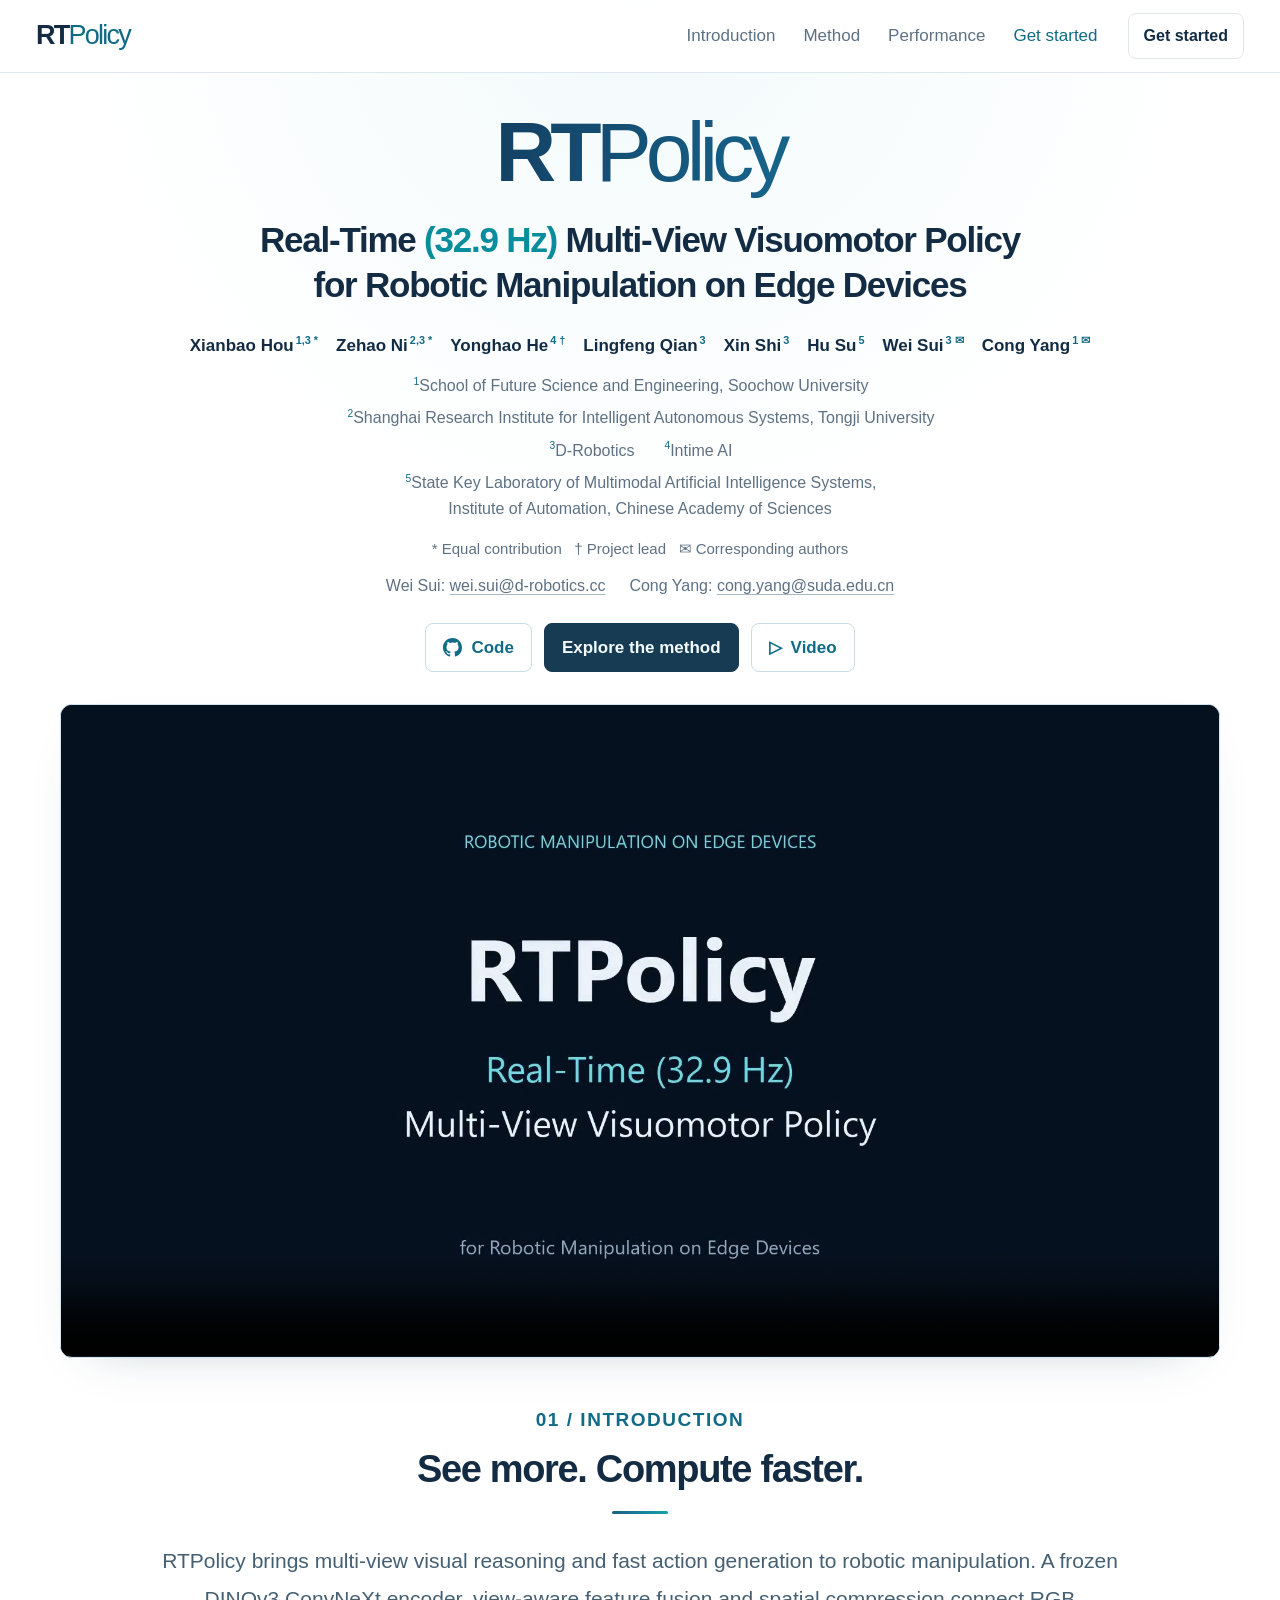
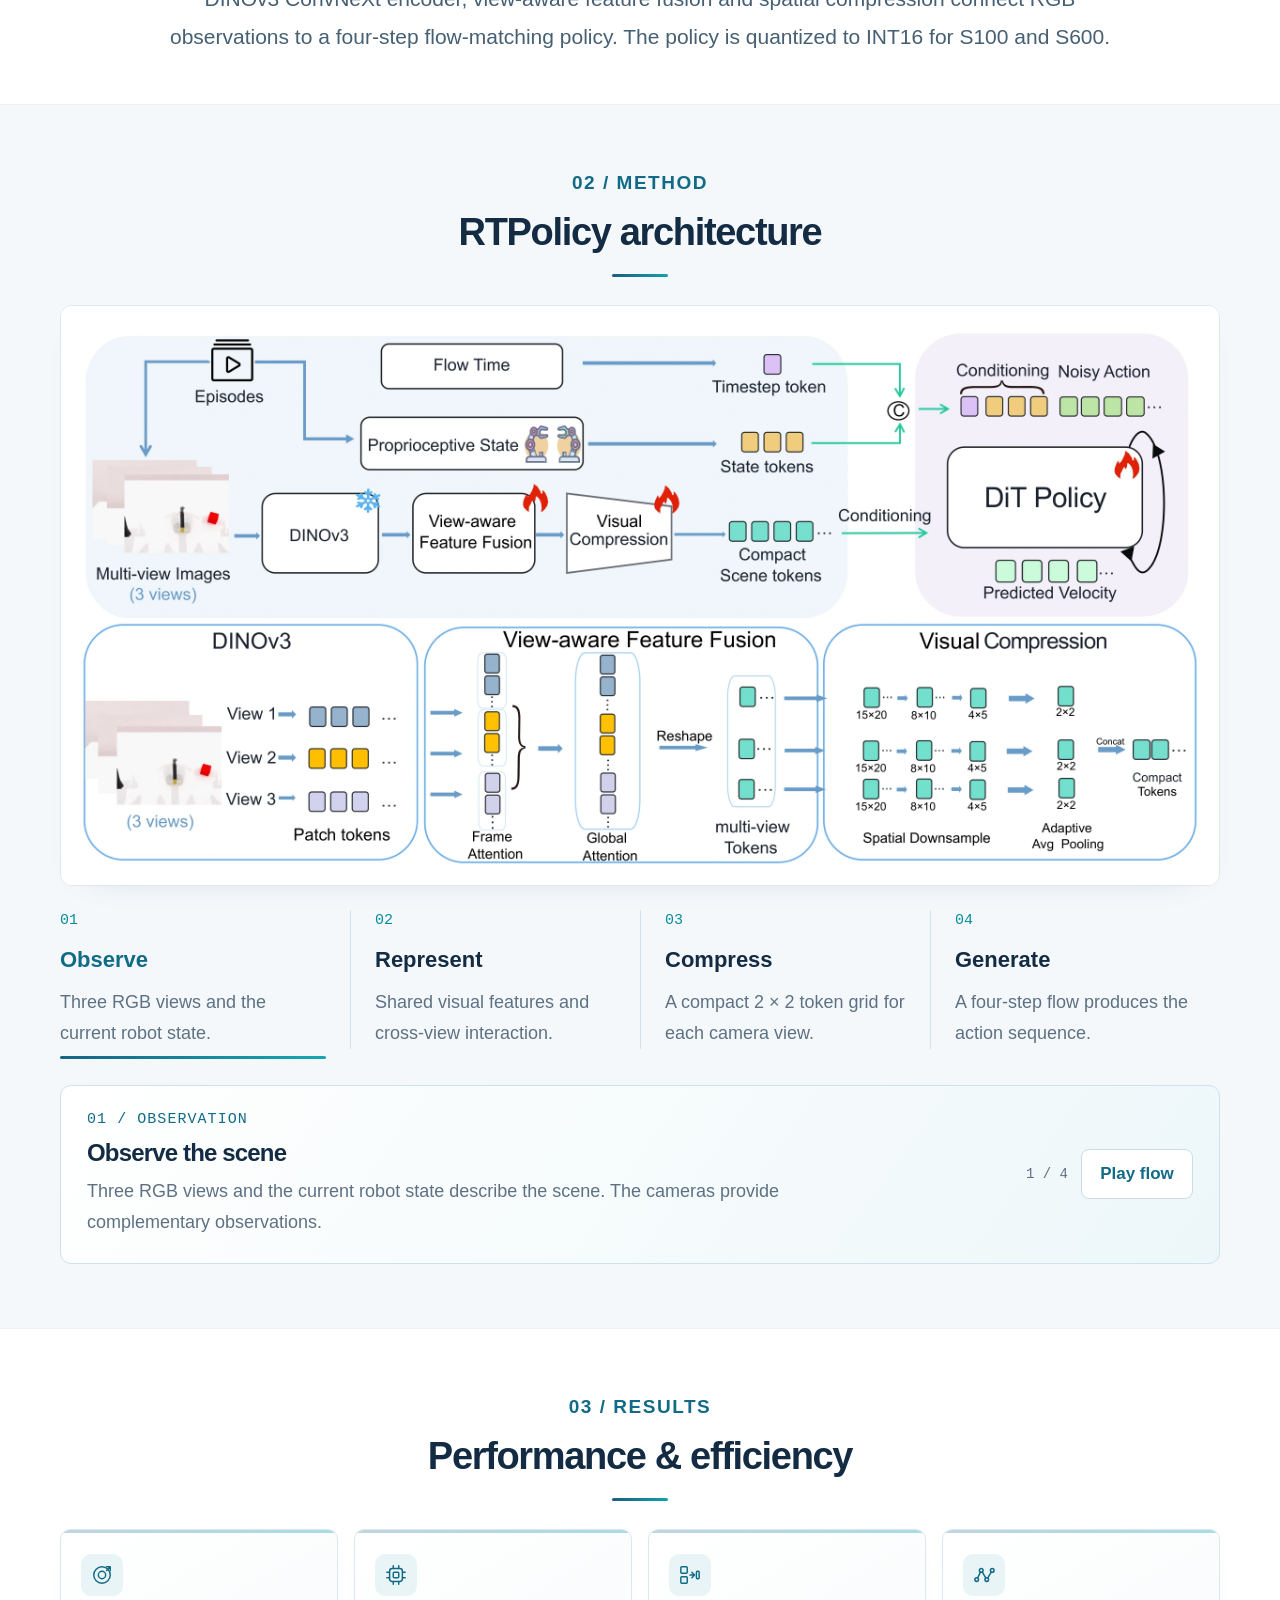
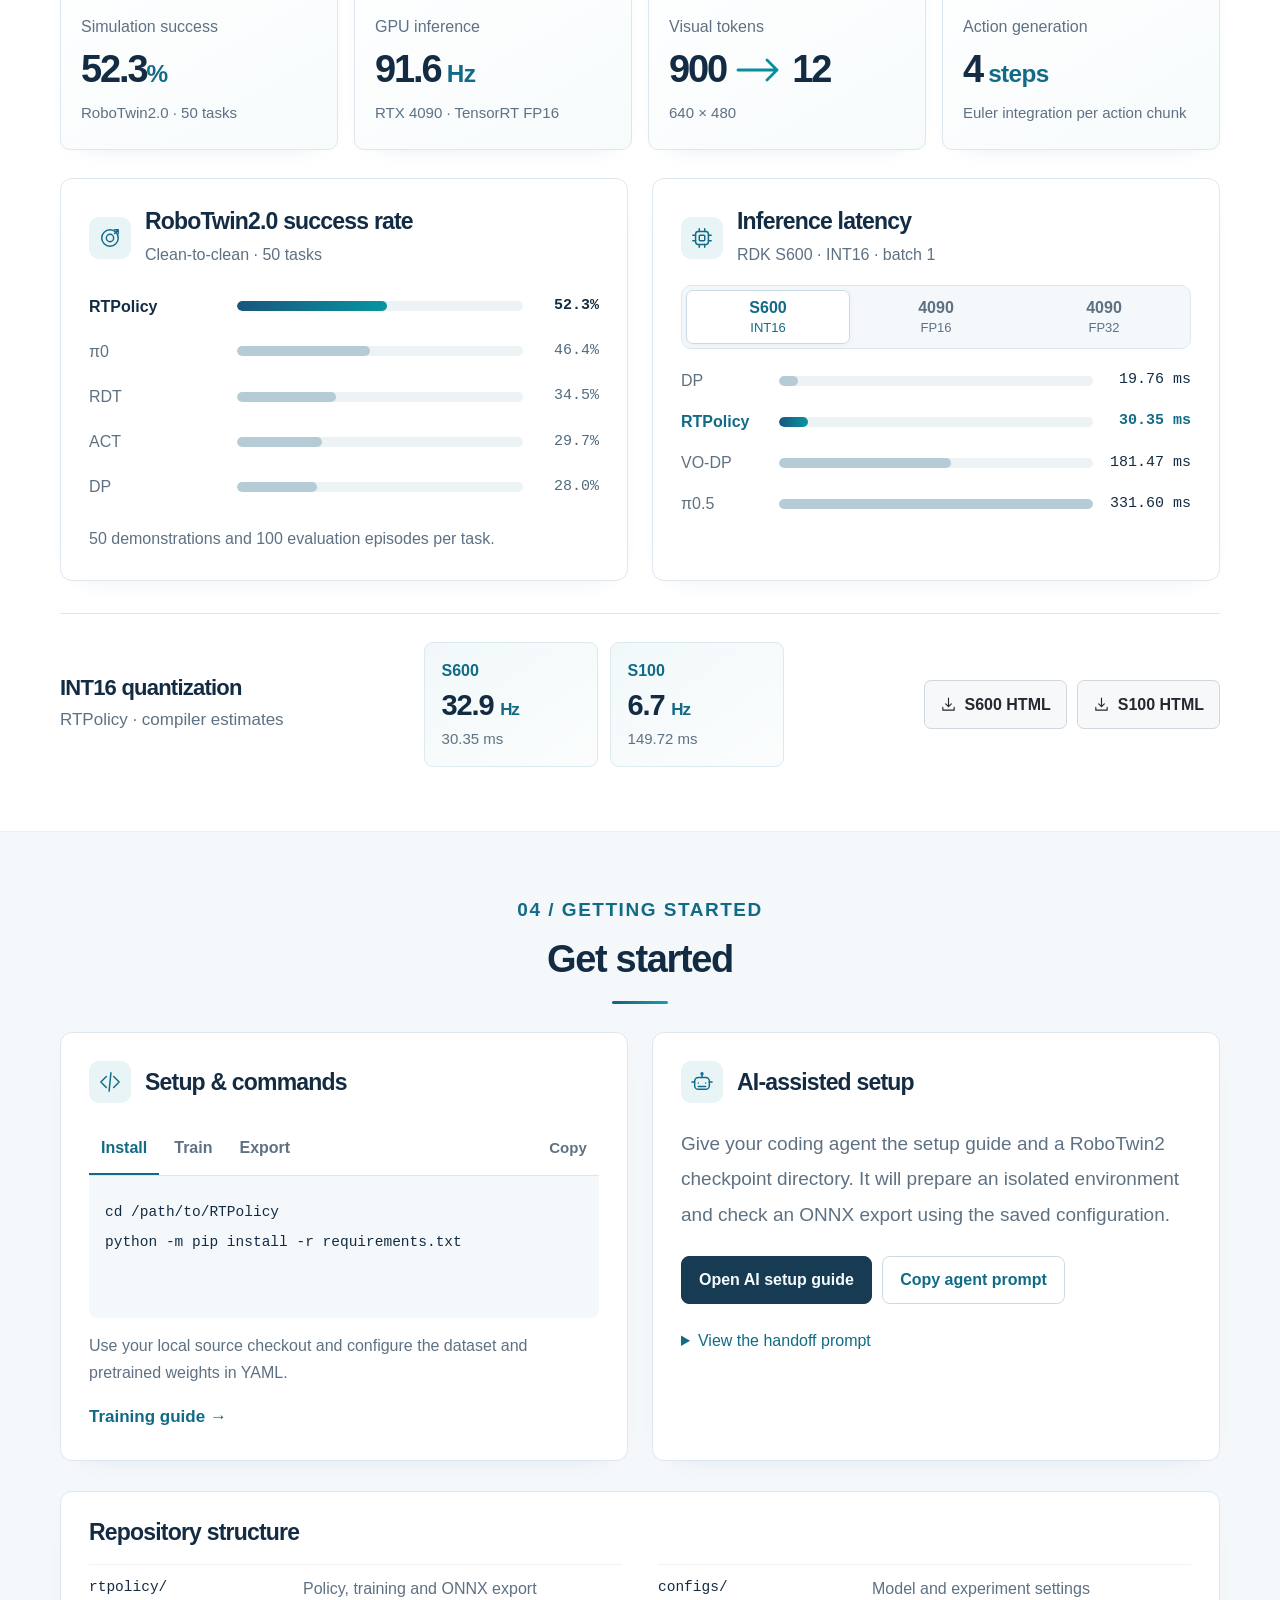
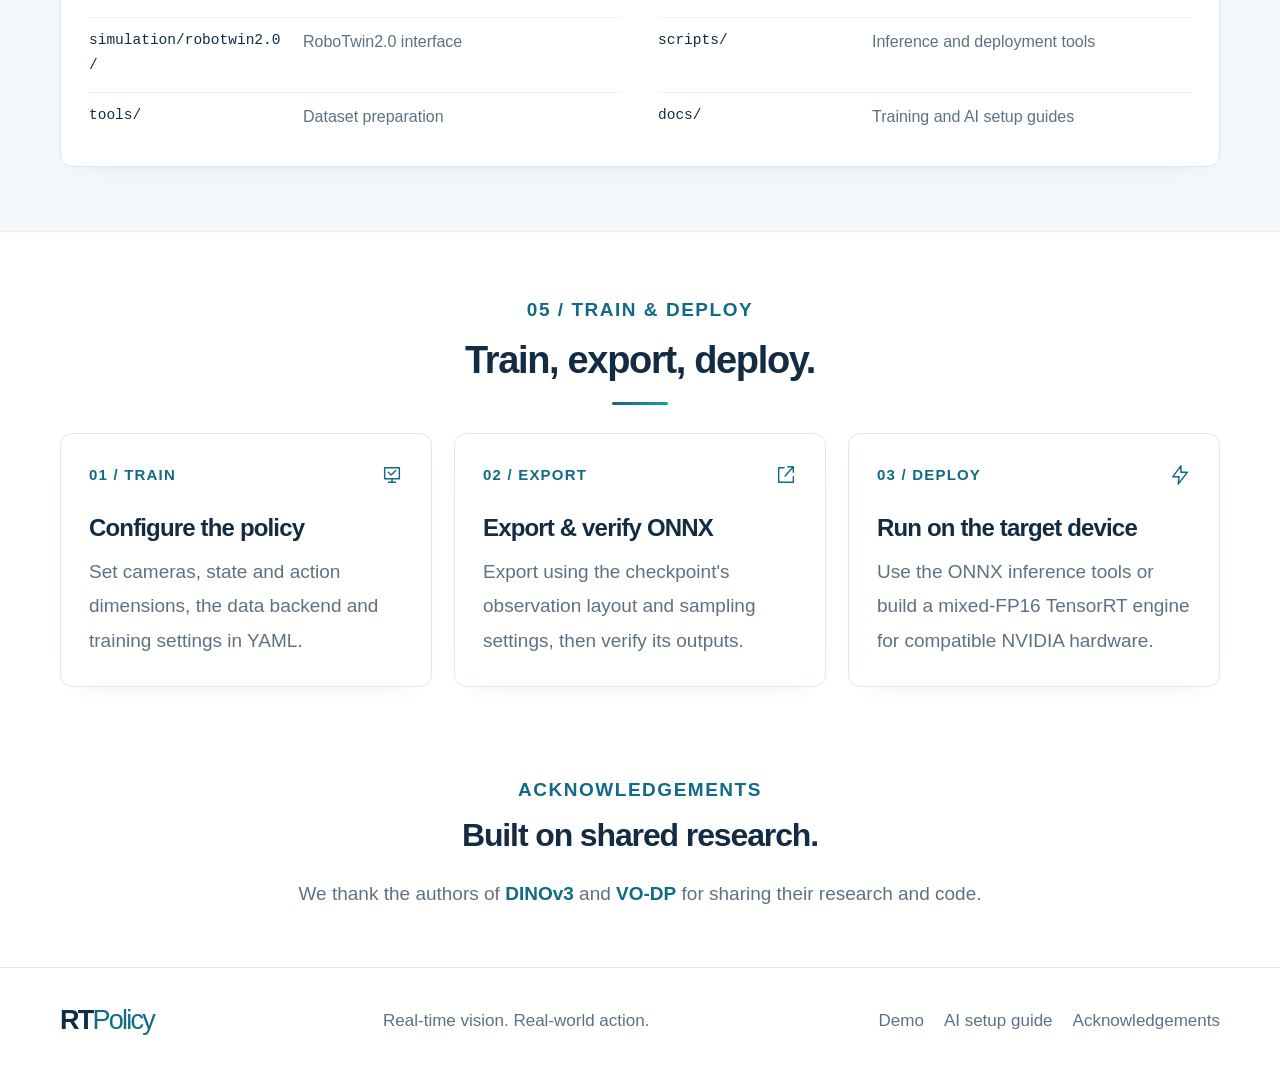
==== commit f51ca805: "Refresh project-page assets after label cleanup" ====
--- a/index.html
+++ b/index.html
@@ -20,9 +20,9 @@
     <meta property="og:image" content="assets/demo/poster.webp" />
     <title>RTPolicy · Real-Time Multi-View Visuomotor Policy</title>
     <link rel="icon" href="assets/favicon.svg" type="image/svg+xml" />
-    <link rel="stylesheet" href="styles.css" />
-    <script src="content.js" defer></script>
-    <script src="main.js" defer></script>
+    <link rel="stylesheet" href="styles.css?v=20261030-latency-labels" />
+    <script src="content.js?v=20261030-latency-labels" defer></script>
+    <script src="main.js?v=20261030-latency-labels" defer></script>
   </head>
   <body>
     <a class="skip-link" href="#main">Skip to content</a>
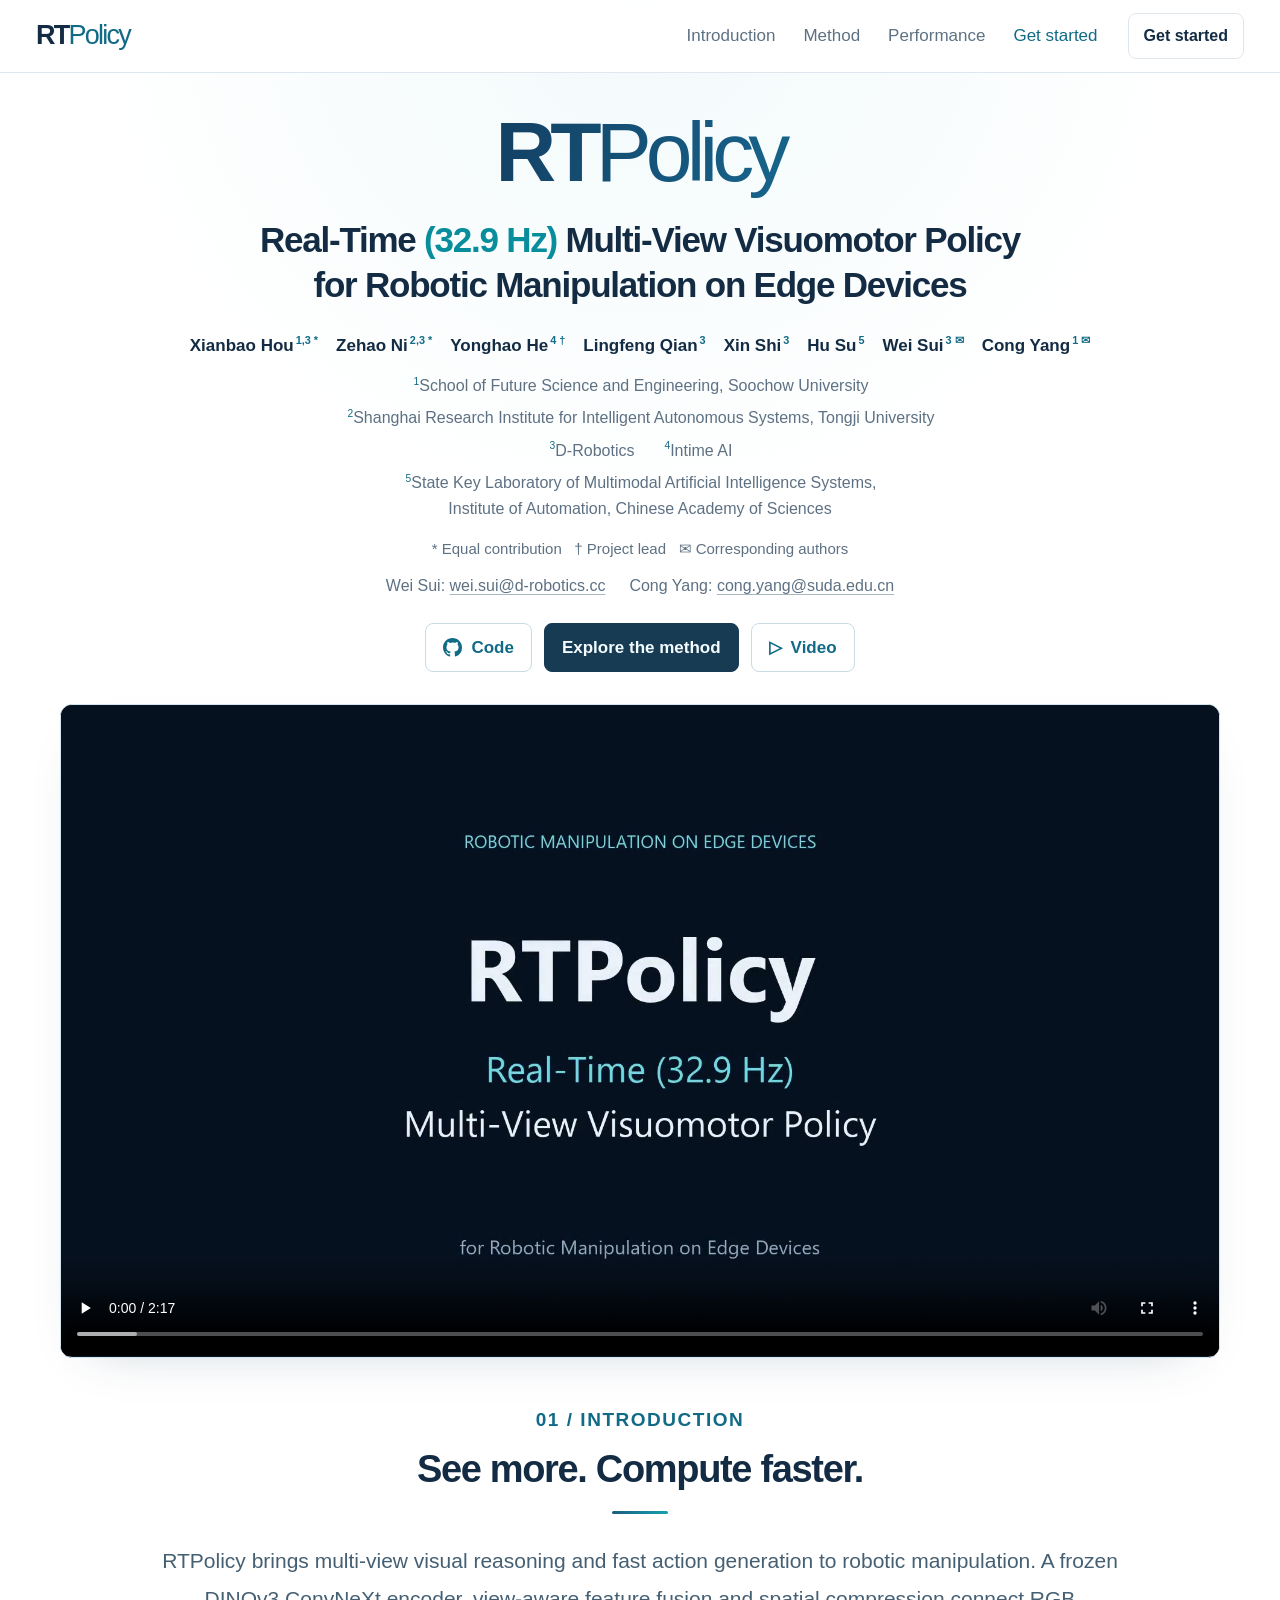
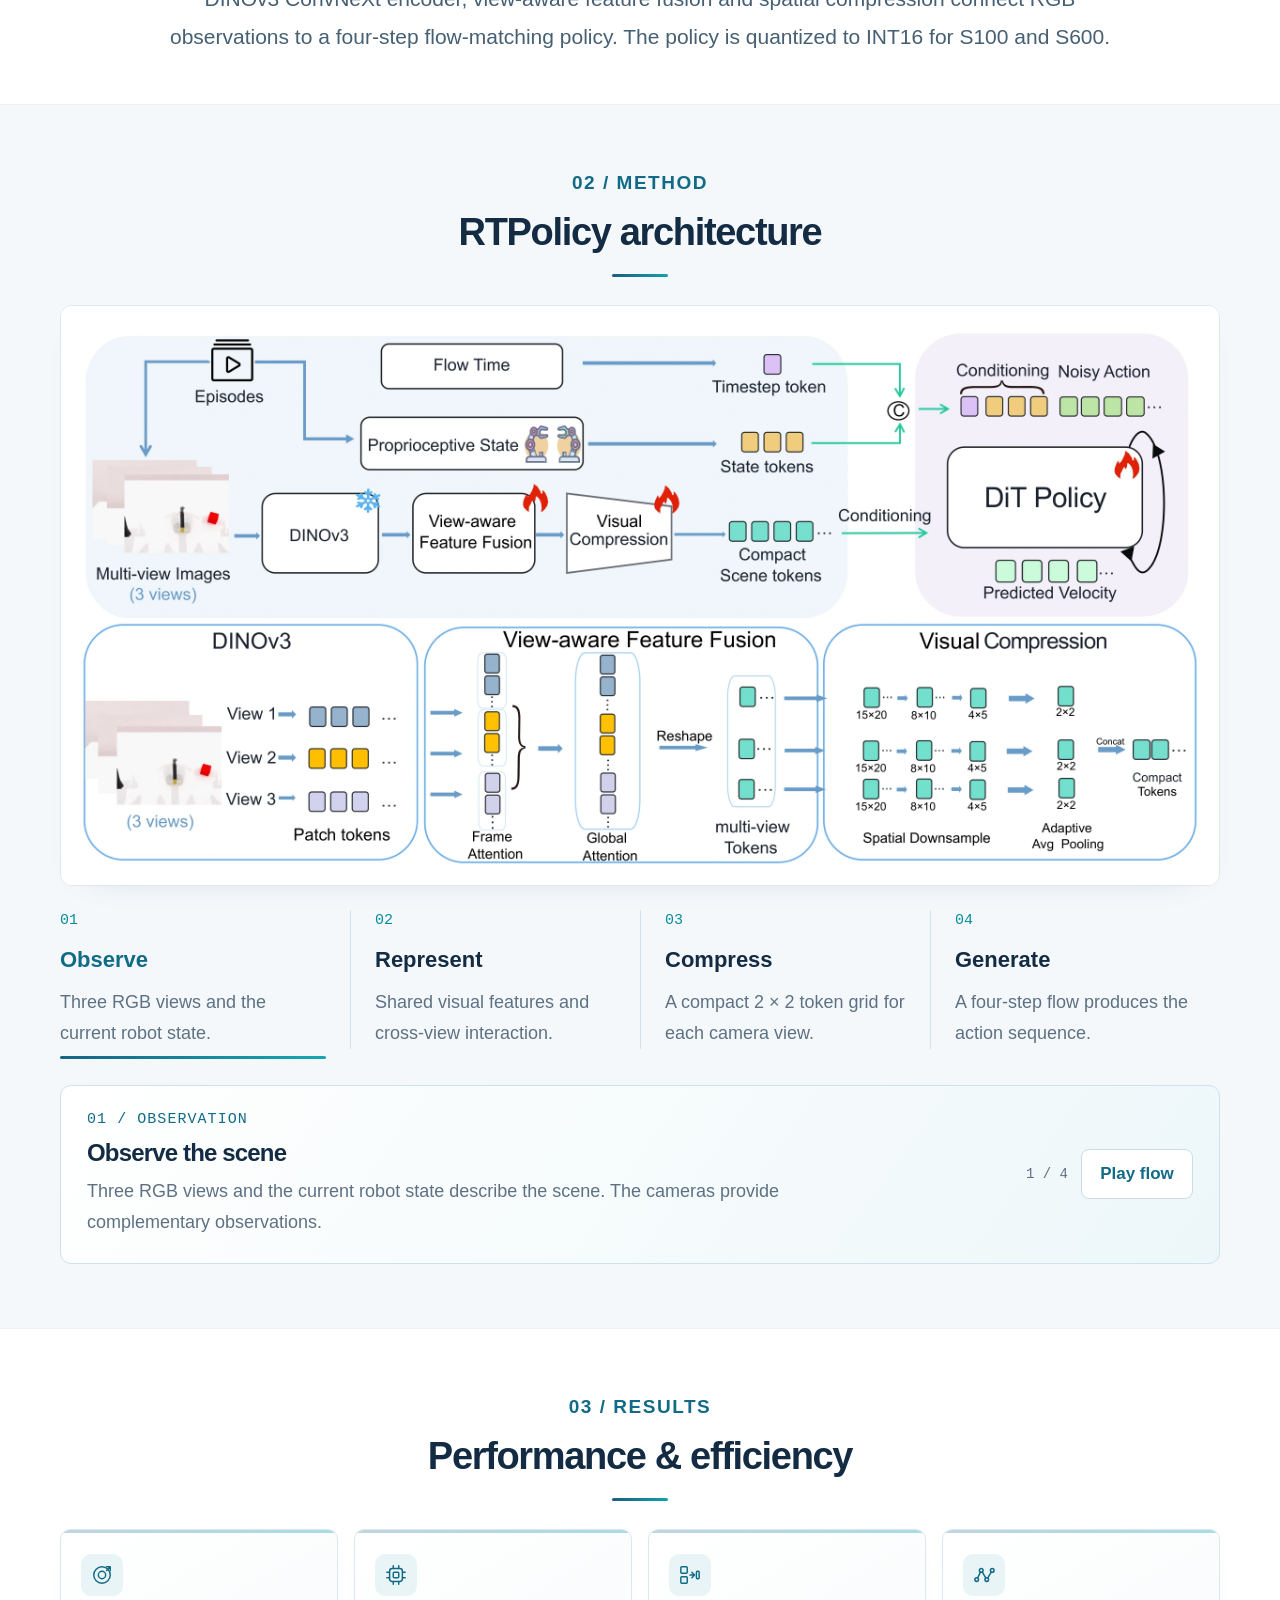
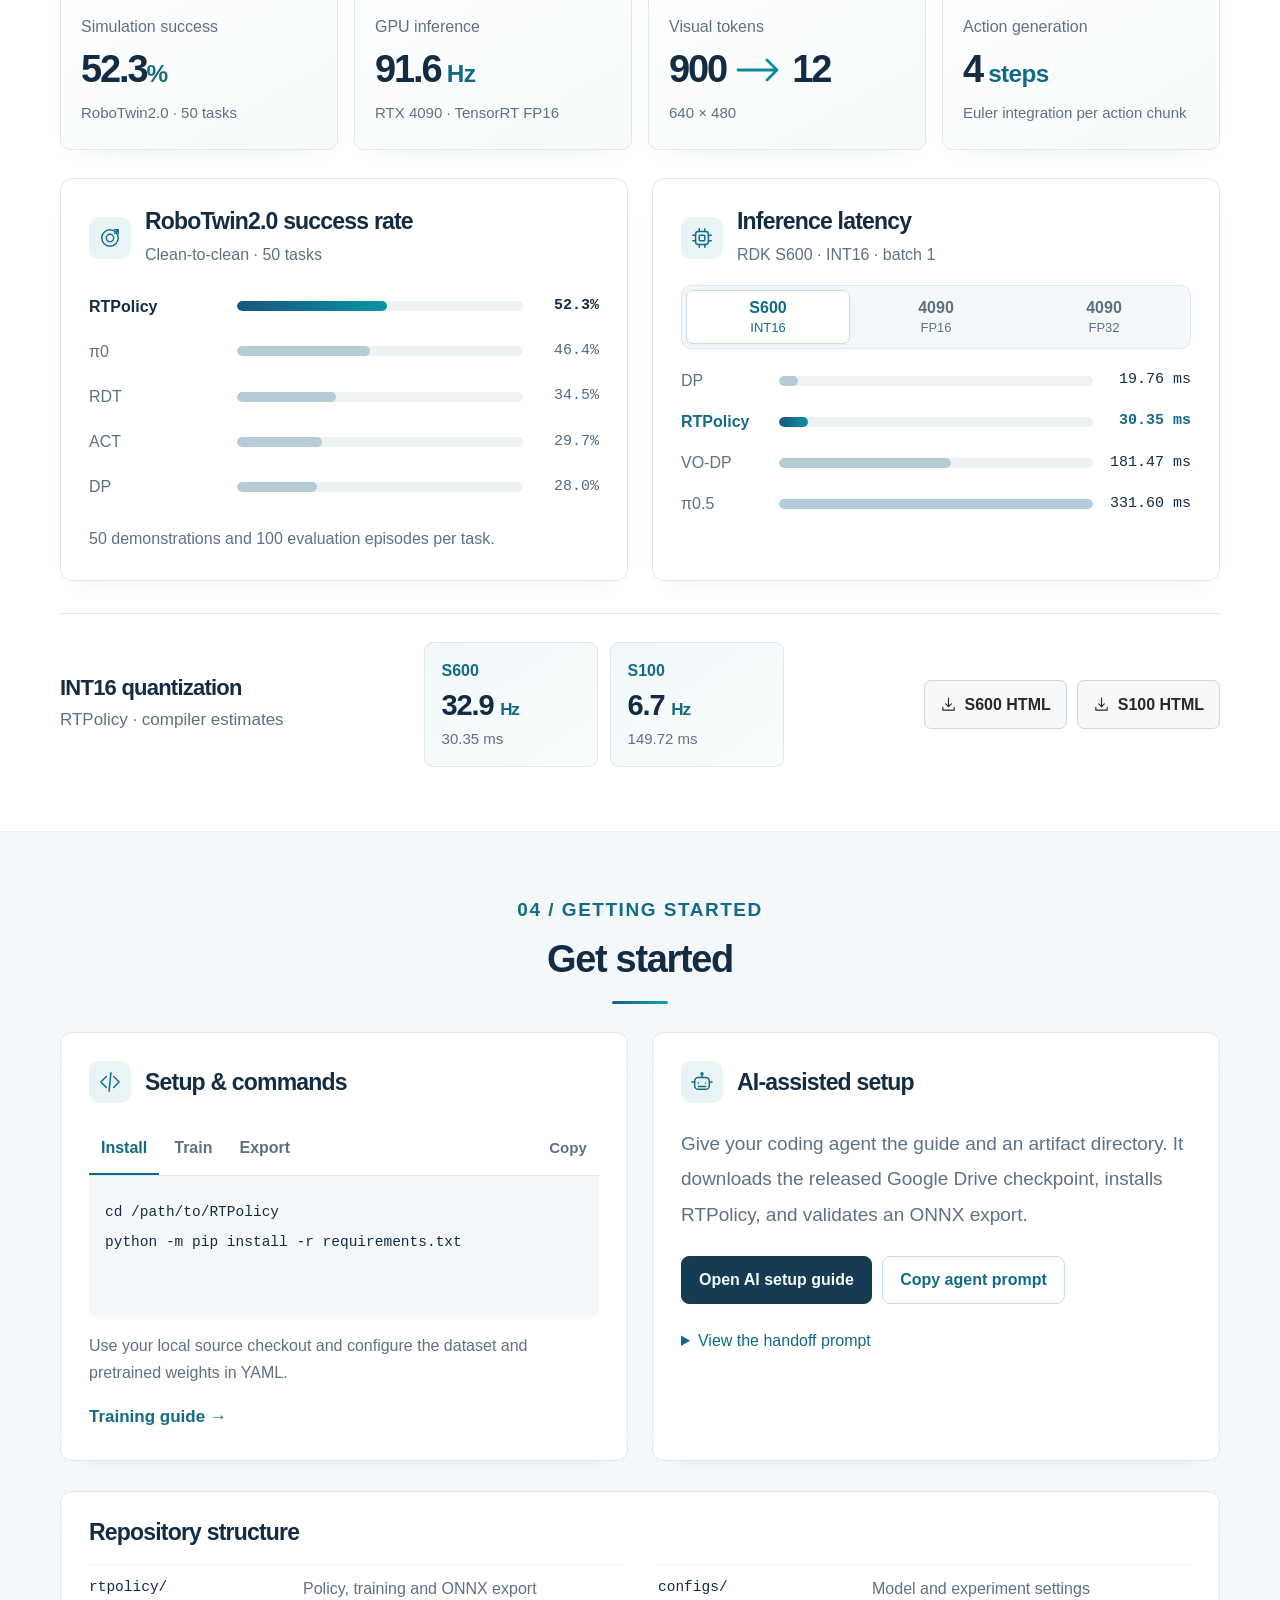
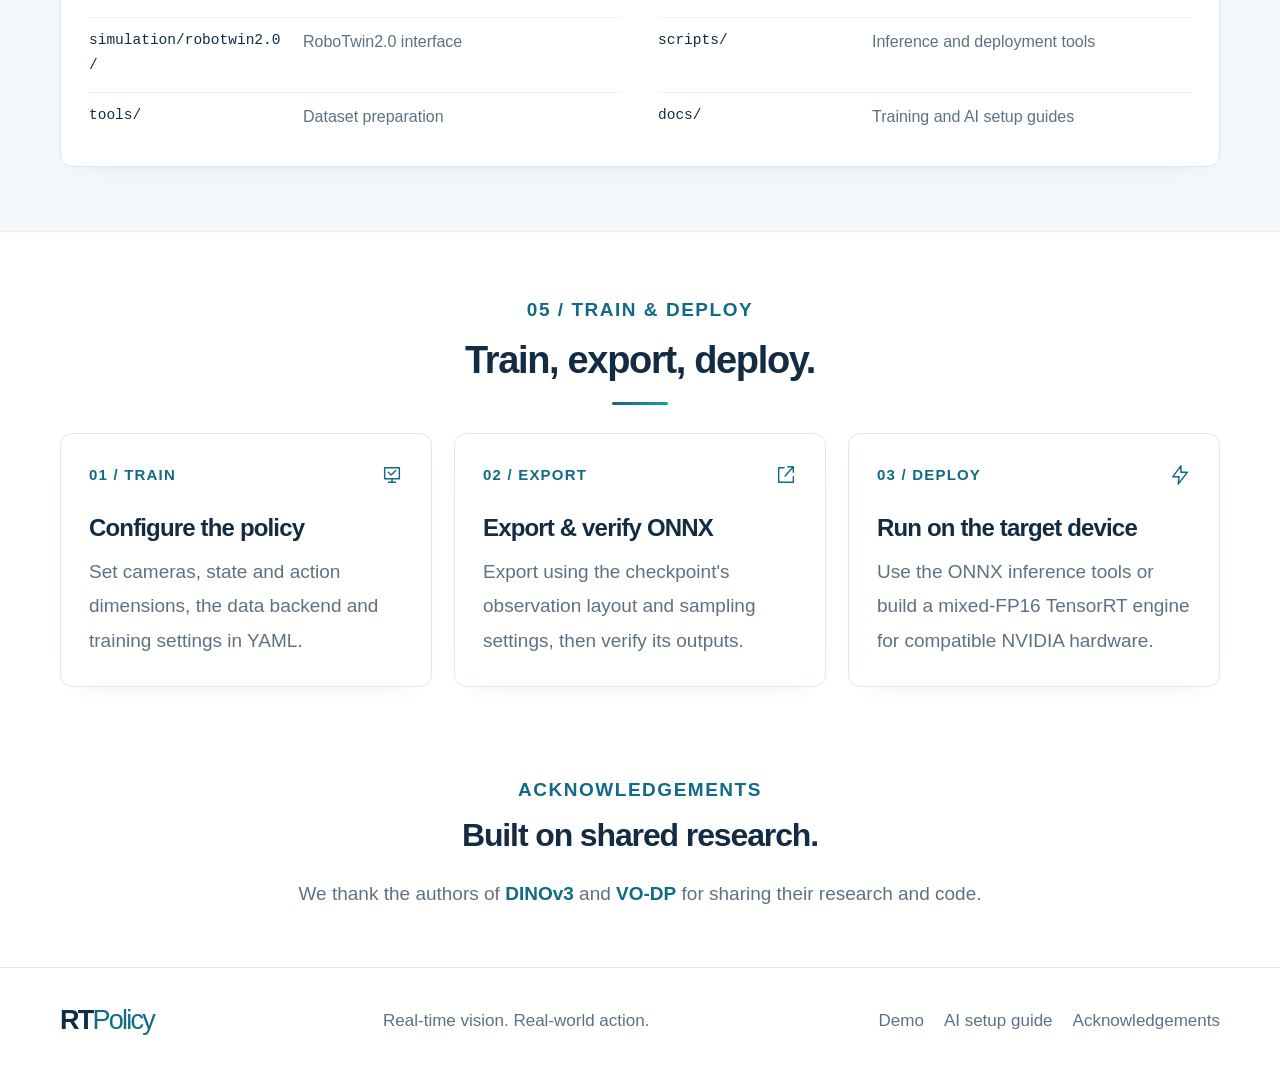
==== commit d10f2072: "Use Google Drive downloads in AI setup and validation" ====
--- a/index.html
+++ b/index.html
@@ -20,9 +20,9 @@
     <meta property="og:image" content="assets/demo/poster.webp" />
     <title>RTPolicy · Real-Time Multi-View Visuomotor Policy</title>
     <link rel="icon" href="assets/favicon.svg" type="image/svg+xml" />
-    <link rel="stylesheet" href="styles.css?v=20261030-latency-labels" />
-    <script src="content.js?v=20261030-latency-labels" defer></script>
-    <script src="main.js?v=20261030-latency-labels" defer></script>
+    <link rel="stylesheet" href="styles.css?v=20261030-drive-ai" />
+    <script src="content.js?v=20261030-drive-ai" defer></script>
+    <script src="main.js?v=20261030-drive-ai" defer></script>
   </head>
   <body>
     <a class="skip-link" href="#main">Skip to content</a>
@@ -651,9 +651,9 @@
                 <h3>AI-assisted setup</h3>
               </div>
               <p>
-                Give your coding agent the setup guide and a RoboTwin2
-                checkpoint directory. It will prepare an isolated environment
-                and check an ONNX export using the saved configuration.
+                Give your coding agent the guide and an artifact directory. It
+                downloads the released Google Drive checkpoint, installs
+                RTPolicy, and validates an ONNX export.
               </p>
               <div class="ai-actions">
                 <a
@@ -758,7 +758,7 @@
               settings, then verify its outputs.
             </p></a
           ><a
-            href="guides/ai-setup.html#4-optional-nvidia-mixed-fp16"
+            href="guides/ai-setup.html#4-nvidia-tensorrt-inference"
             class="deployment-card"
             ><div class="deployment-top">
               <span>03 / DEPLOY</span
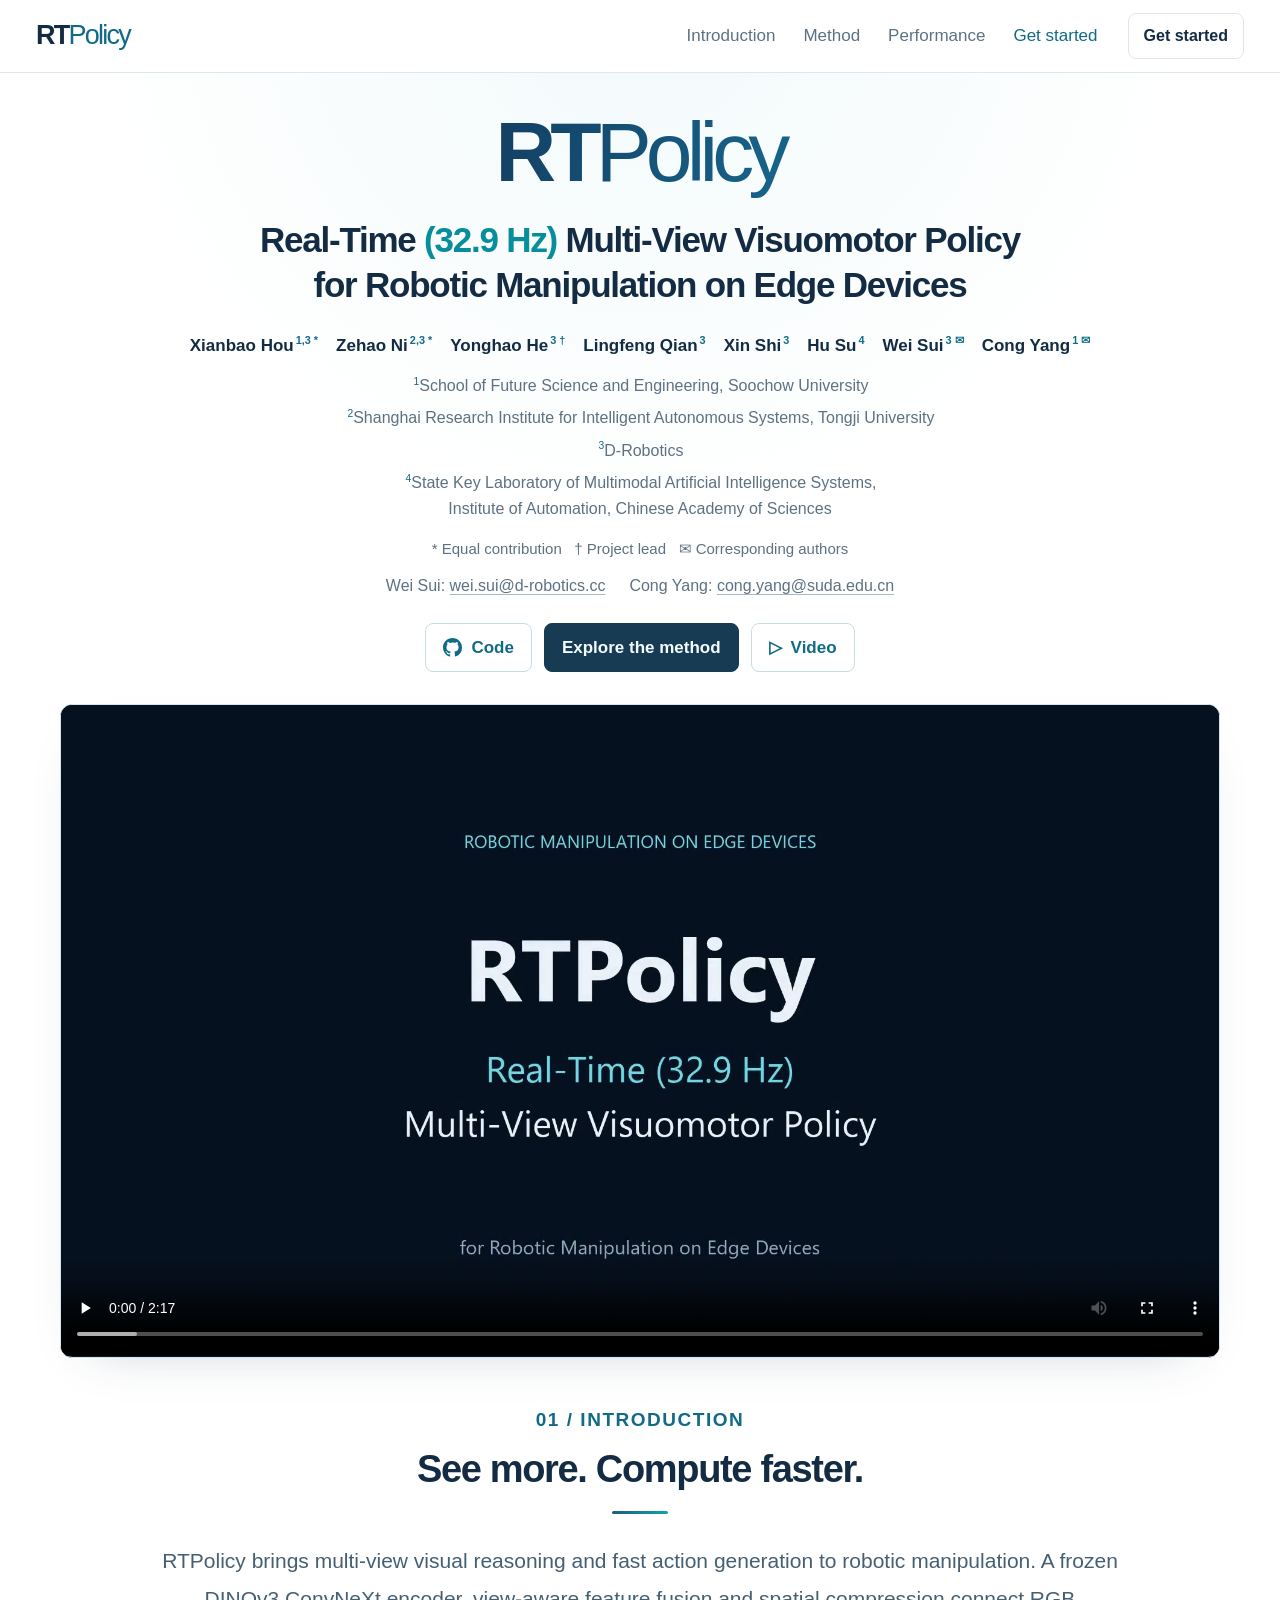
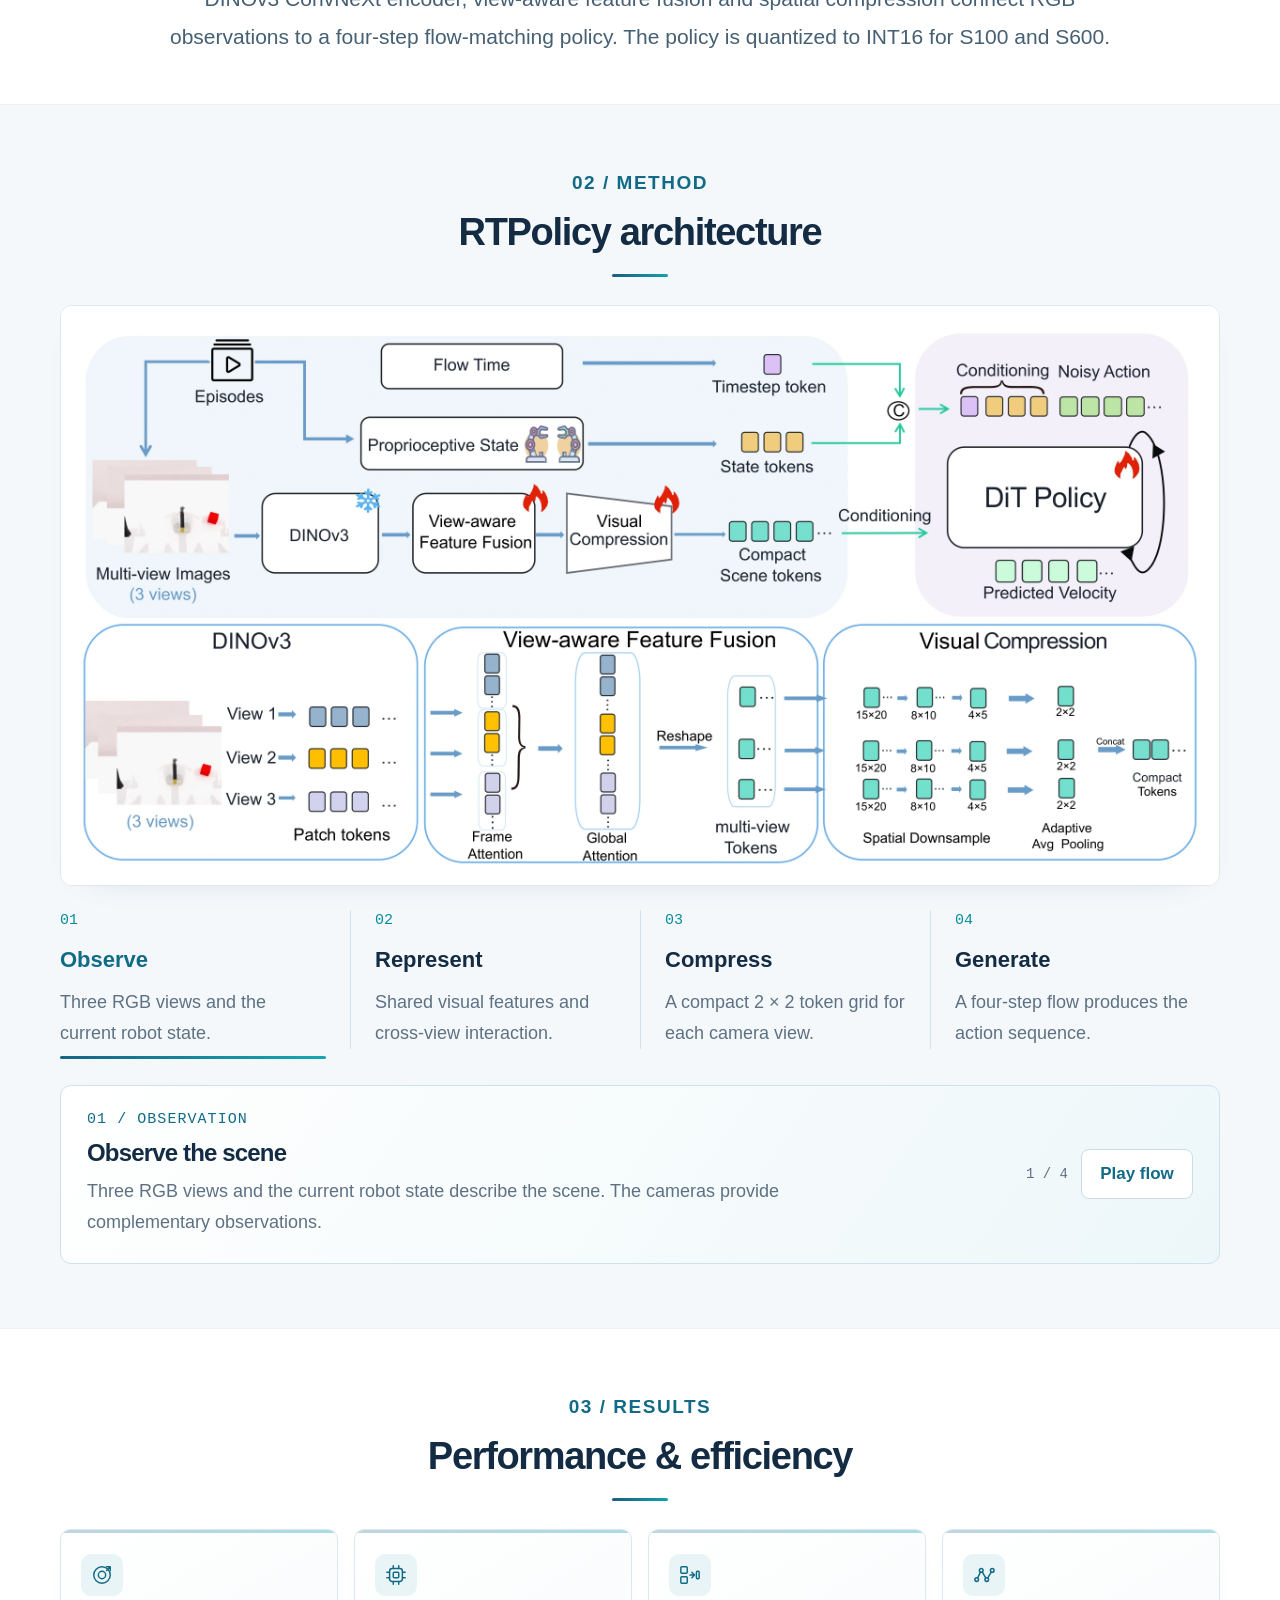
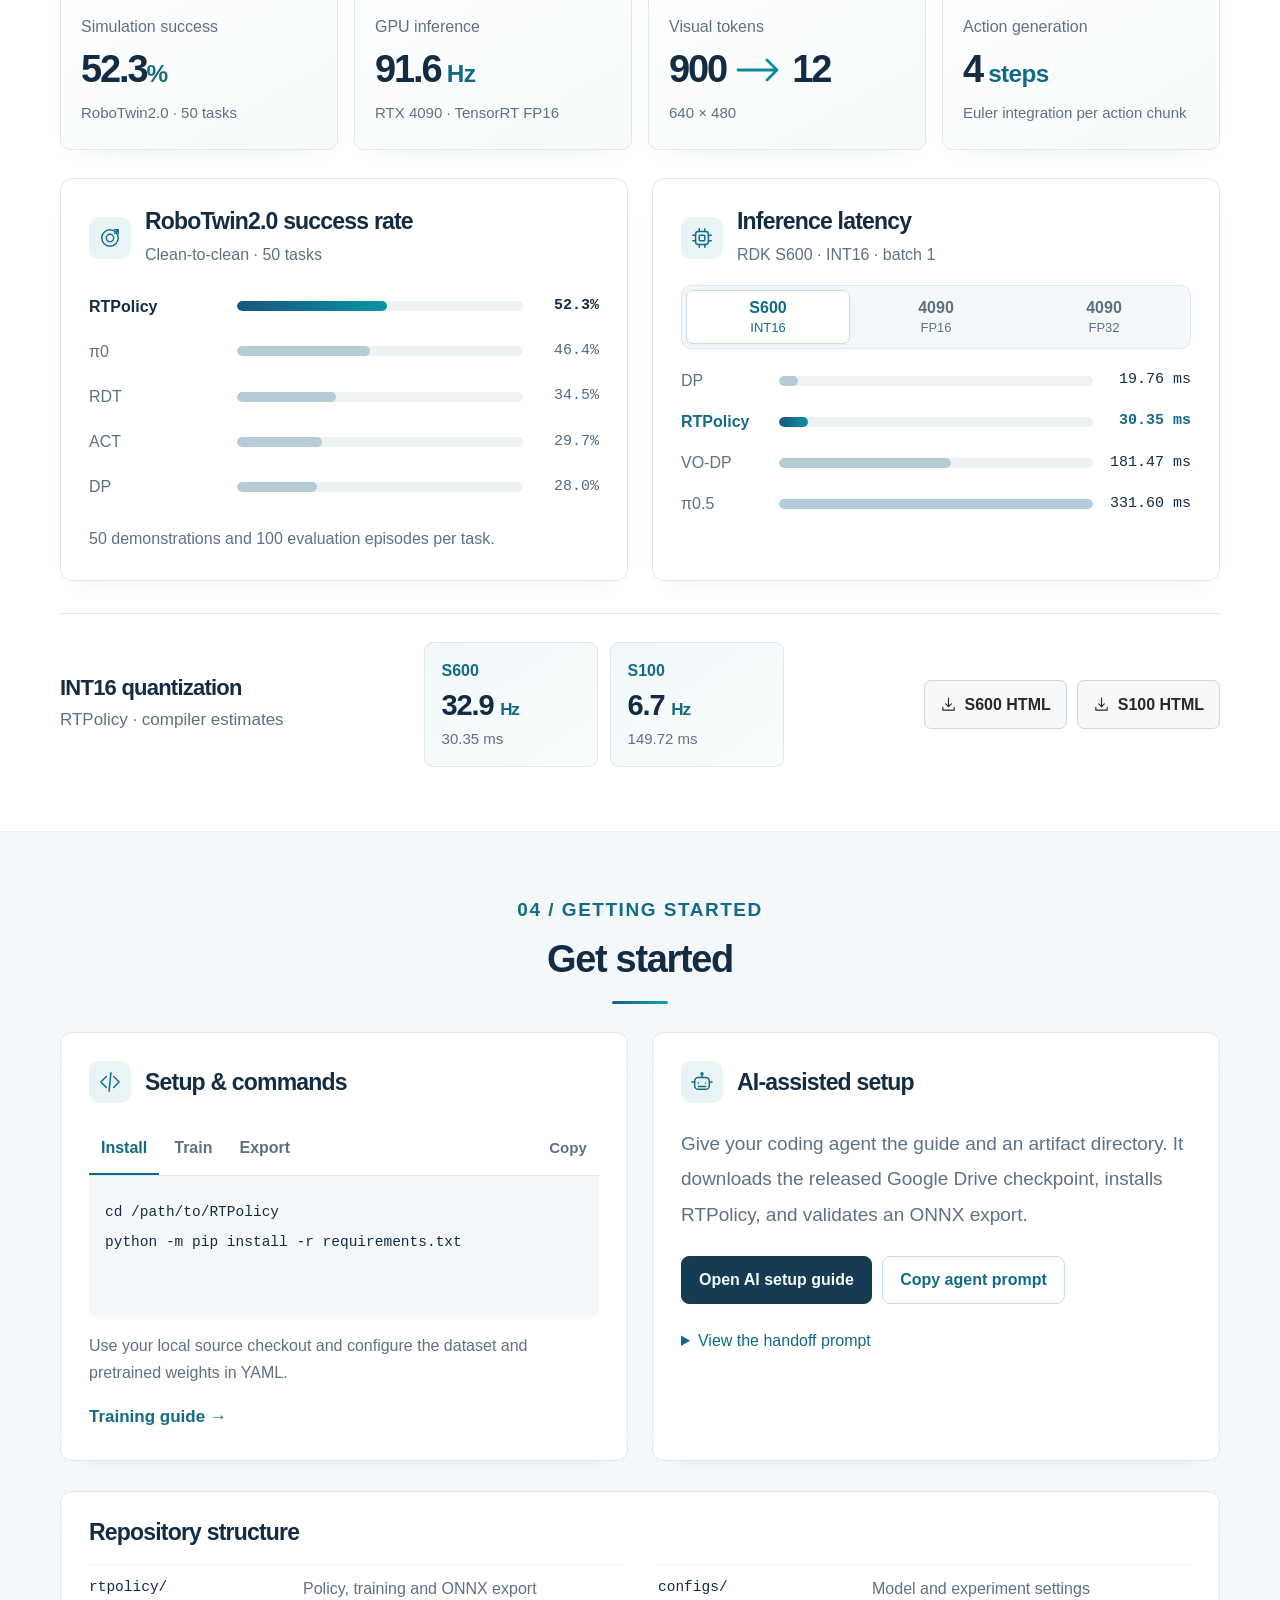
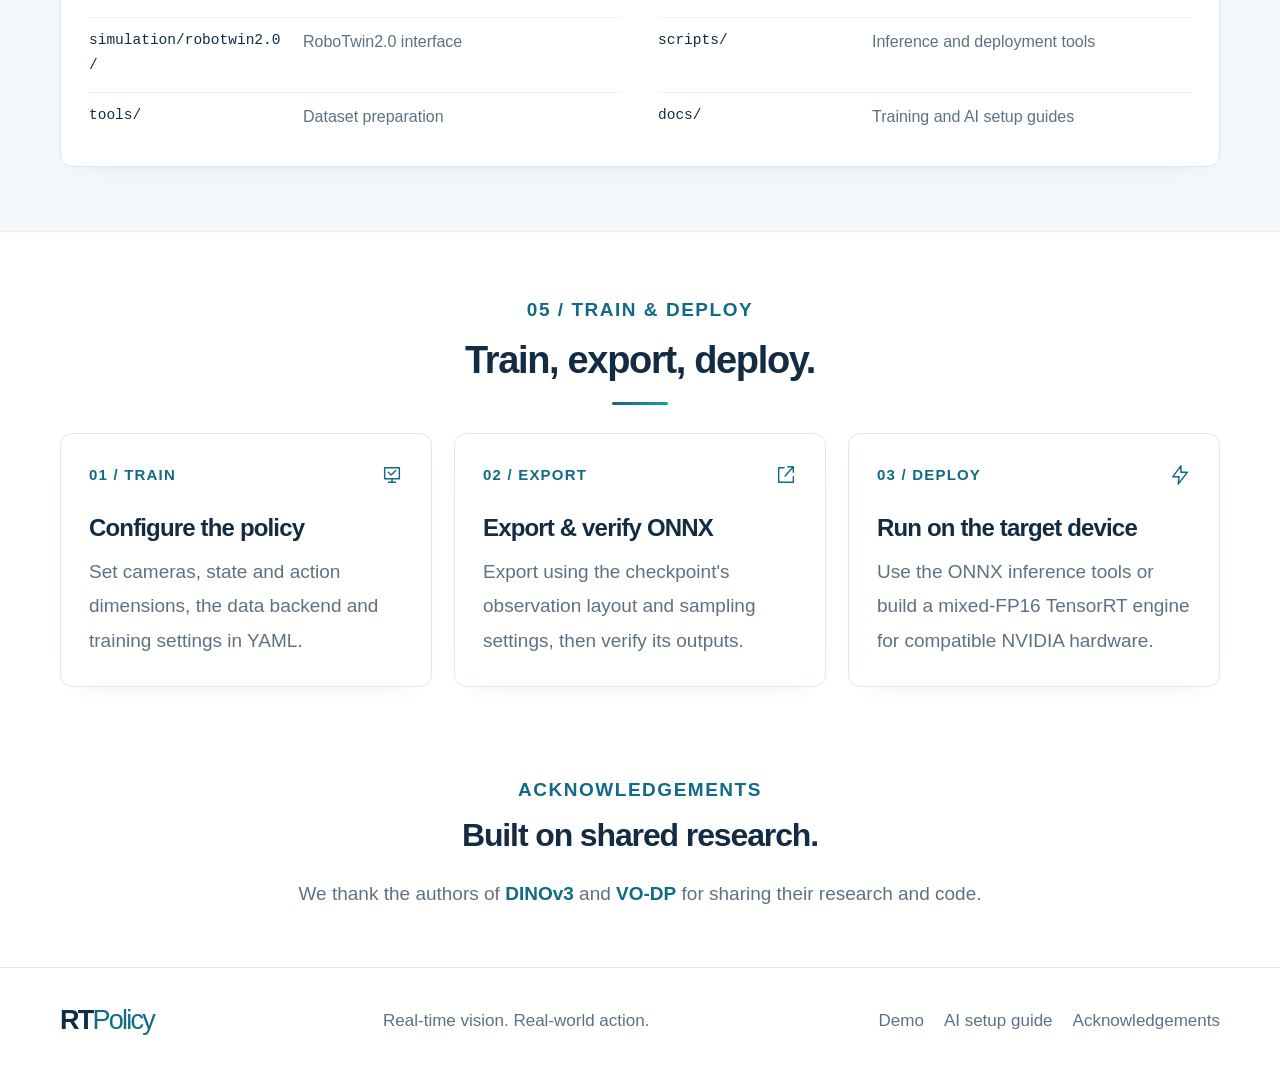
==== commit 60353d86: "Update affiliation information" ====
--- a/index.html
+++ b/index.html
@@ -62,10 +62,10 @@
         <div class="authors" aria-label="Authors">
           <span>Xianbao Hou<sup>1,3 *</sup></span
           ><span>Zehao Ni<sup>2,3 *</sup></span
-          ><span>Yonghao He<sup>4 †</sup></span
+          ><span>Yonghao He<sup>3 †</sup></span
           ><span>Lingfeng Qian<sup>3</sup></span
           ><span>Xin Shi<sup>3</sup></span
-          ><span>Hu Su<sup>5</sup></span
+          ><span>Hu Su<sup>4</sup></span
           ><span>Wei Sui<sup>3 ✉</sup></span
           ><span>Cong Yang<sup>1 ✉</sup></span>
         </div>
@@ -79,11 +79,10 @@
             Systems, Tongji University
           </p>
           <p class="company-affiliations">
-            <span><sup>3</sup>D-Robotics</span
-            ><span><sup>4</sup>Intime AI</span>
+            <span><sup>3</sup>D-Robotics</span>
           </p>
           <p>
-            <sup>5</sup>State Key Laboratory of Multimodal Artificial
+            <sup>4</sup>State Key Laboratory of Multimodal Artificial
             Intelligence Systems,<br />Institute of Automation, Chinese Academy
             of Sciences
           </p>
